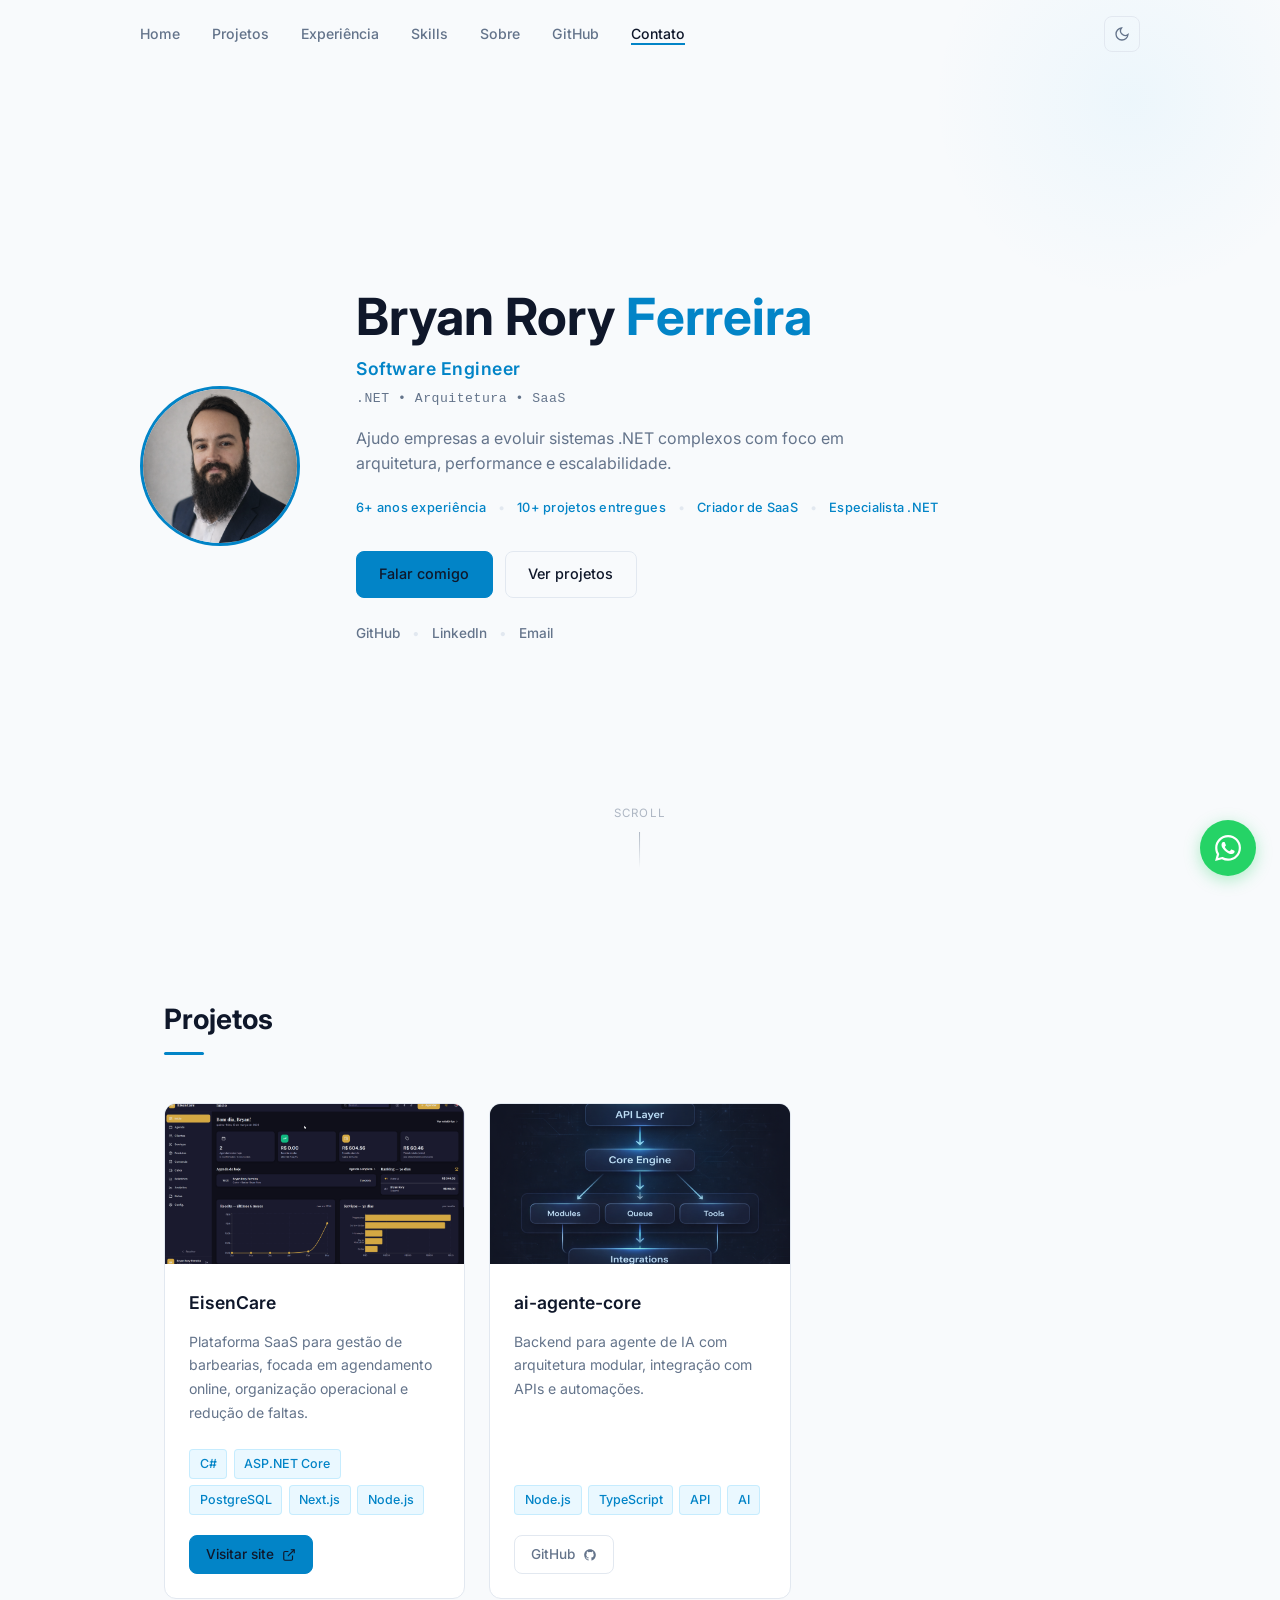
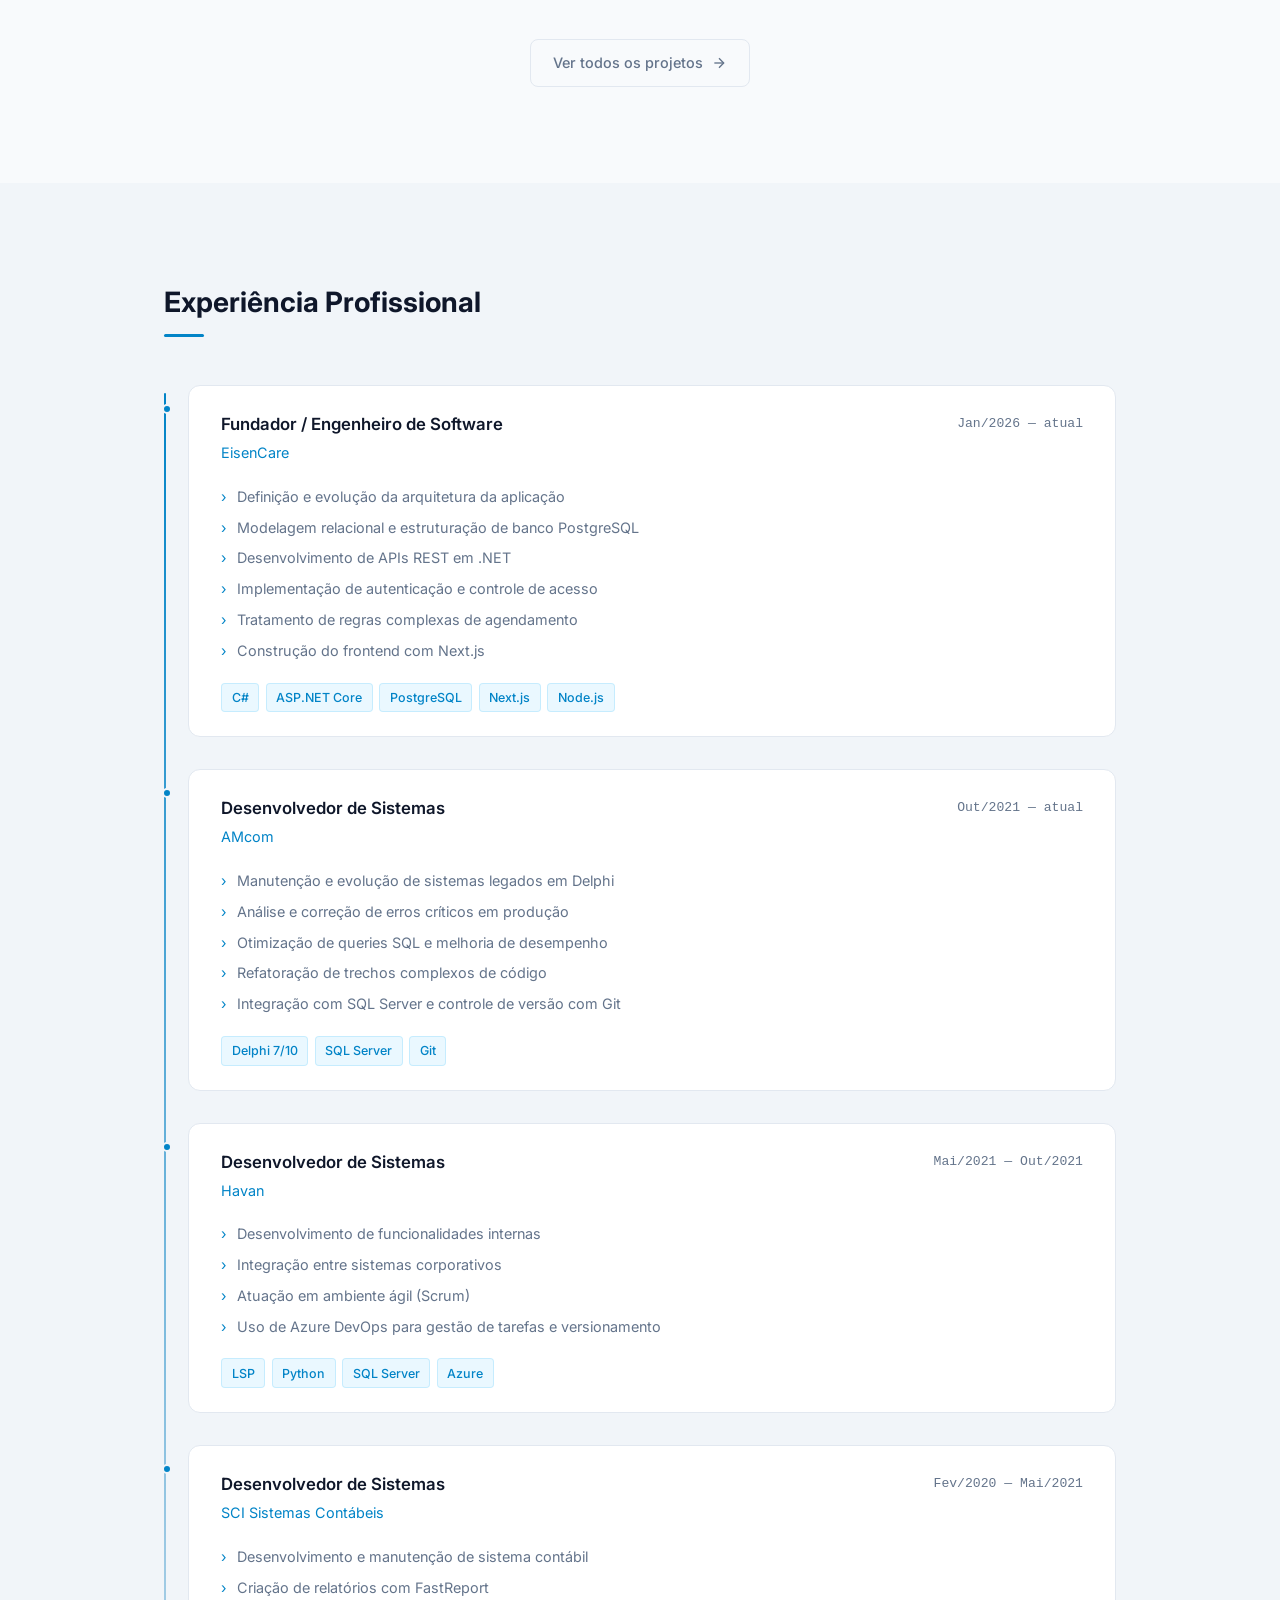
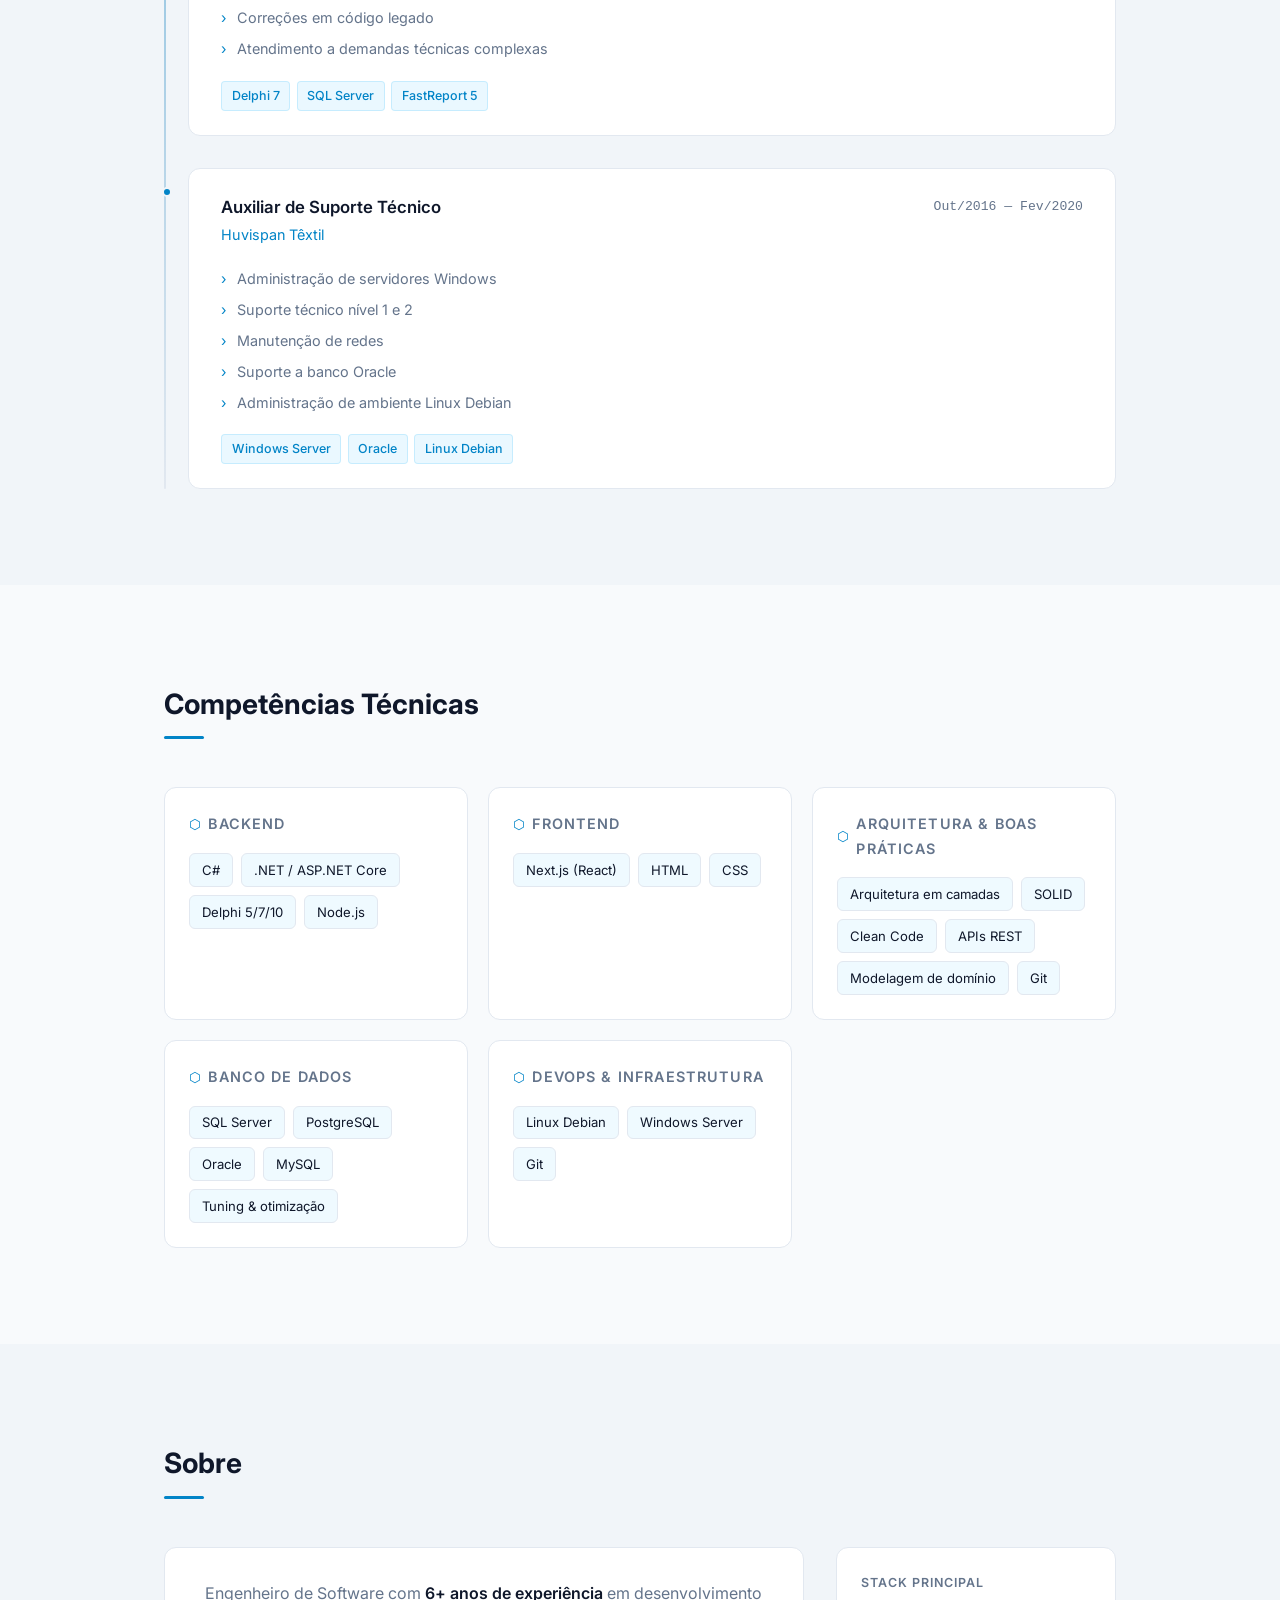
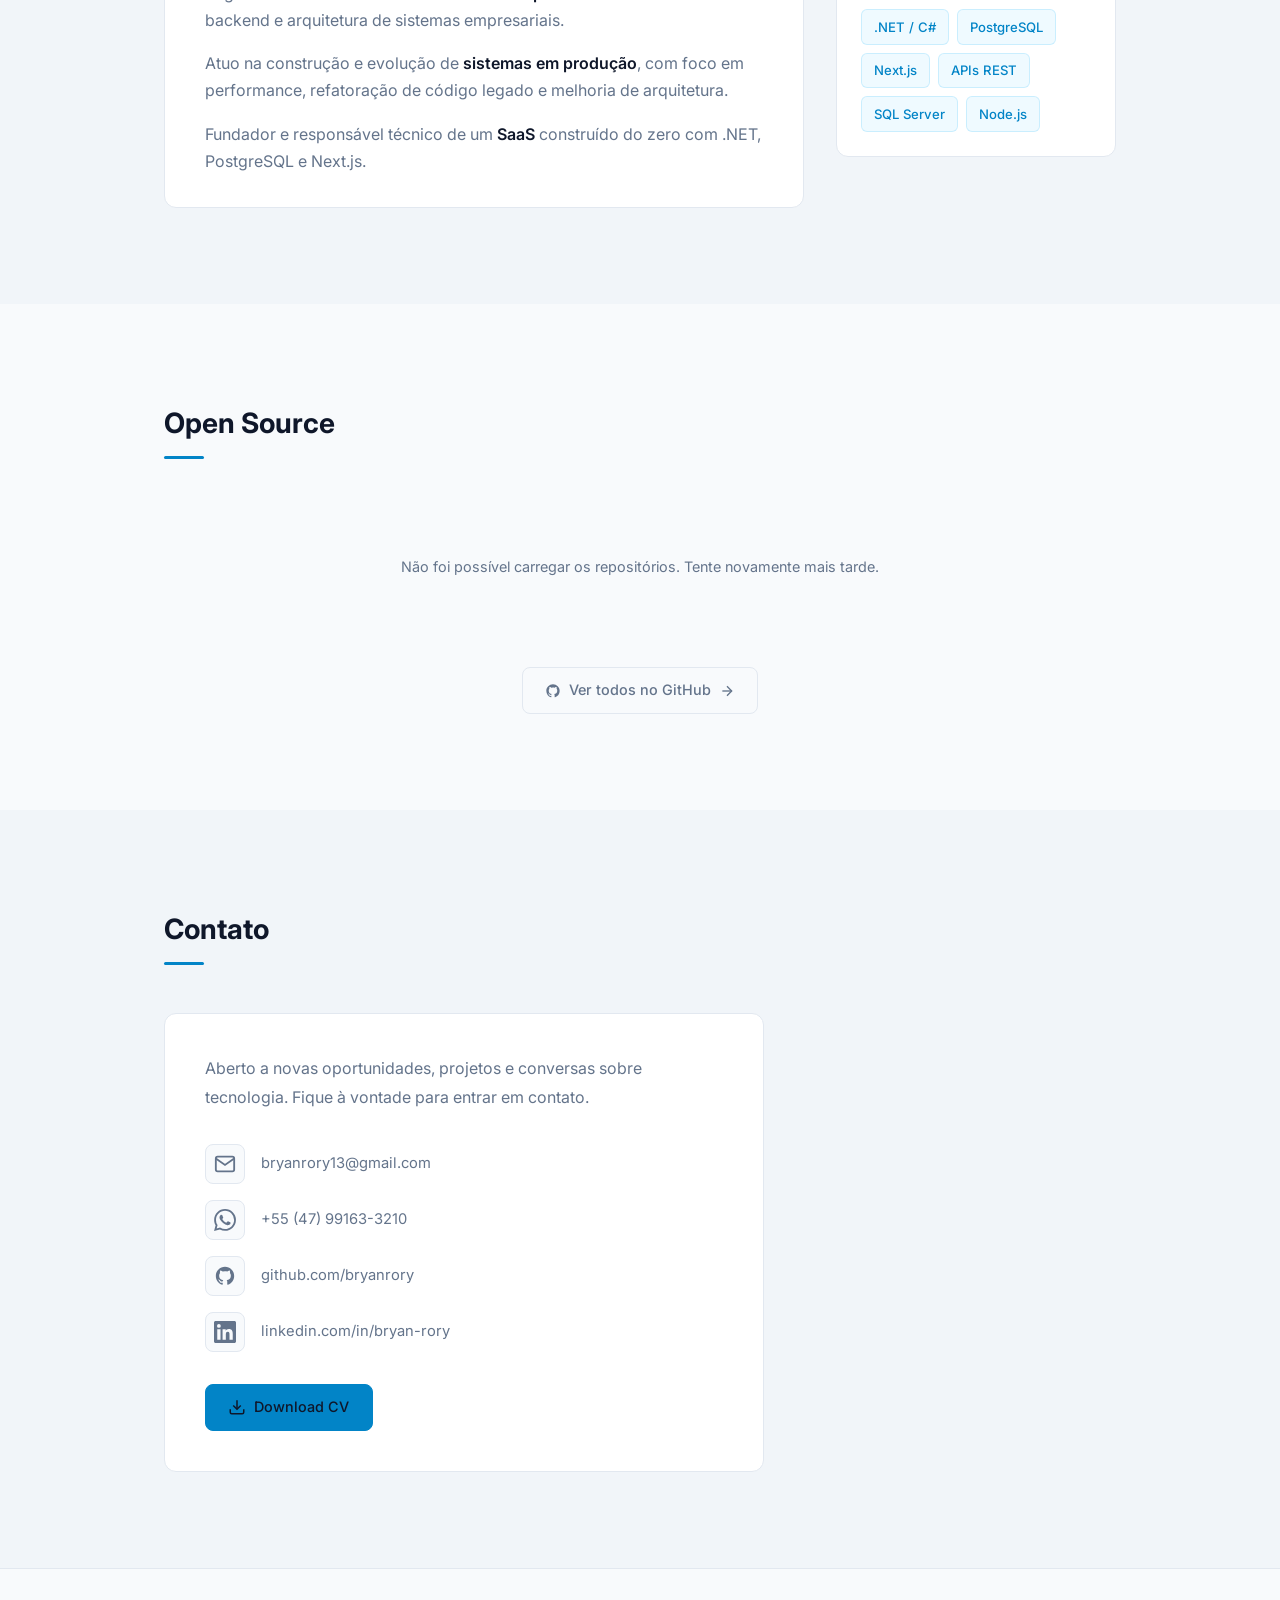
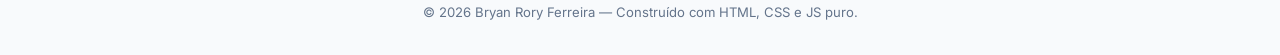
==== index.html @ 4fdbcd59 "Add Home link to navbar on all pages" ====
<!DOCTYPE html>
<html lang="pt-BR" data-theme="dark">
<head>
  <meta charset="UTF-8" />
  <meta name="viewport" content="width=device-width, initial-scale=1.0" />
  <!-- SEO: descrição baseada no currículo -->
  <meta name="description" content="Bryan Rory Ferreira — Engenheiro de Software com mais de 6 anos de experiência em  Delphi, .NET, sistemas legados e SaaS. Portfólio profissional e currículo online." />
  <meta name="author" content="Bryan Rory Ferreira" />
  <meta name="keywords" content="engenheiro de software, desenvolvedor .NET, C#, Delphi, Node.js, Next.js, ASP.NET Core, sistemas legados, SaaS, portfólio, Bryan Rory Ferreira, desenvolvedor back-end, PostgreSQL, SQL Server, AMcom, EisenCare" />
  <meta name="robots" content="index, follow" />
  <link rel="canonical" href="https://bryanrory.github.io/" />
  <!-- Open Graph -->
  <meta property="og:title" content="Bryan Rory Ferreira — Engenheiro de Software | .NET | Sistemas Legados & SaaS" />
  <meta property="og:description" content="Portfólio de Bryan Rory Ferreira. Desenvolvedor com mais de 8 anos de experiência em  Delphi, .NET e construção de produto SaaS." />
  <meta property="og:type" content="website" />
  <meta property="og:url" content="https://bryanrory.github.io/" />
  <meta property="og:image" content="https://bryanrory.github.io/assets/foto.jpg" />
  <meta property="og:locale" content="pt_BR" />
  <meta property="og:site_name" content="Bryan Rory Ferreira — Portfólio" />
  <!-- Twitter Card -->
  <meta name="twitter:card" content="summary_large_image" />
  <meta name="twitter:title" content="Bryan Rory Ferreira — Engenheiro de Software | .NET | Sistemas Legados & SaaS" />
  <meta name="twitter:description" content="Portfólio de Bryan Rory Ferreira. Desenvolvedor com mais de 6 anos de experiência em Delphi, .NET e SaaS." />
  <meta name="twitter:image" content="https://bryanrory.github.io/assets/foto.jpg" />
  <title>Bryan Rory Ferreira — Engenheiro de Software | .NET | Arquitetura</title>
  <link rel="stylesheet" href="style.css" />
  <link rel="preconnect" href="https://fonts.googleapis.com" />
  <link href="https://fonts.googleapis.com/css2?family=Inter:wght@300;400;500;600;700&display=swap" rel="stylesheet" />
</head>
<body>

  <!-- ===================== NAVBAR ===================== -->
  <nav class="navbar" id="navbar">
    <div class="nav-inner">
      <ul class="nav-links" id="nav-drawer" role="navigation" aria-label="Menu principal">
        <li><a href="index.html">Home</a></li>
        <li><a href="#projetos">Projetos</a></li>
        <li><a href="#experiencia">Experiência</a></li>
        <li><a href="#competencias">Skills</a></li>
        <li><a href="#sobre">Sobre</a></li>
        <li><a href="#github">GitHub</a></li>
        <li><a href="#contato">Contato</a></li>
      </ul>
      <div class="nav-actions">
        <button class="theme-toggle" id="theme-toggle" aria-label="Alternar tema"></button>
        <button class="hamburger" id="hamburger" aria-label="Abrir menu" aria-expanded="false" aria-controls="nav-drawer">
          <span></span><span></span><span></span>
        </button>
      </div>
    </div>
  </nav>
  <div class="nav-overlay" id="nav-overlay" aria-hidden="true"></div>

  <!-- ===================== HERO ===================== -->
  <section class="hero" id="hero">
    <div class="hero-content fade-in">
      <div class="hero-photo-wrap">
        <!-- Foto de perfil: aceita foto.png ou foto.jpg (PNG tem prioridade) -->
        <img src="assets/foto.png" alt="Foto de Bryan Rory Ferreira" class="hero-photo"
             onerror="this.src='assets/foto.jpg';this.onerror=function(){this.style.display='none'}" />
        <div class="hero-photo-placeholder" id="photo-placeholder">BF</div>
      </div>
      <div class="hero-text">
        <!-- Nome completo — maior elemento visual -->
        <h1 class="hero-name">Bryan Rory <span class="highlight">Ferreira</span></h1>
        <!-- Título profissional -->
        <p class="hero-tag">Software Engineer</p>
        <!-- Especializações -->
        <p class="hero-subtag">.NET • Arquitetura • SaaS</p>
        <!-- Frase de posicionamento -->
        <p class="hero-desc">
          Ajudo empresas a evoluir sistemas .NET complexos com foco em
          arquitetura, performance e escalabilidade.
        </p>
        <div class="hero-stats">
          <span class="hero-stat">6+ anos experiência</span>
          <span class="hero-stat">10+ projetos entregues</span>
          <span class="hero-stat">Criador de SaaS</span>
          <span class="hero-stat">Especialista .NET</span>
        </div>
        <div class="hero-btns">
          <!-- PRIMARY CTA -->
          <a href="https://wa.me/5547991633210" target="_blank" rel="noopener" class="btn btn-primary">
            Falar comigo
          </a>
          <!-- SECONDARY CTA -->
          <a href="#projetos" class="btn btn-secondary">
            Ver projetos
          </a>
        </div>
        <!-- Links sociais minimalistas -->
        <div class="hero-social-links">
          <a href="https://github.com/bryanrory" target="_blank" rel="noopener">GitHub</a>
          <span class="hero-social-sep" aria-hidden="true">•</span>
          <a href="https://linkedin.com/in/bryan-rory" target="_blank" rel="noopener">LinkedIn</a>
          <span class="hero-social-sep" aria-hidden="true">•</span>
          <a href="mailto:bryanrory13@gmail.com">Email</a>
        </div>
      </div>
    </div>
    <div class="hero-scroll-hint">
      <span>scroll</span>
      <div class="scroll-line"></div>
    </div>
  </section>

  <!-- ===================== PROJETOS ===================== -->
  <section class="section" id="projetos">
    <div class="container">
      <h2 class="section-title reveal">Projetos</h2>
      <div class="projects-grid">

        <!-- Para adicionar um novo projeto, copie o bloco abaixo e cole aqui -->
        <article class="project-card reveal">
          <a href="projetos/eisencare.html" class="project-card-link" aria-label="Ver detalhes do EisenCare"></a>
          <div class="project-img-wrap">
            <img src="assets/projetos/eisencare.png" alt="EisenCare" class="project-img" onerror="this.style.display='none'" />
            <div class="project-img-placeholder">
              <span>EC</span>
            </div>
          </div>
          <div class="project-body">
            <h3 class="project-name">EisenCare</h3>
            <p class="project-desc">
              Plataforma SaaS para gestão de barbearias, focada em agendamento online,
              organização operacional e redução de faltas.
            </p>
            <div class="stack-tags">
              <span class="tag">C#</span>
              <span class="tag">ASP.NET Core</span>
              <span class="tag">PostgreSQL</span>
              <span class="tag">Next.js</span>
              <span class="tag">Node.js</span>
            </div>
            <div class="project-links">
              <a href="https://eisencare.com" target="_blank" rel="noopener" class="btn btn-primary btn-sm">
                Visitar site
                <svg viewBox="0 0 24 24" fill="none" stroke="currentColor" stroke-width="2" width="14" height="14"><path d="M18 13v6a2 2 0 0 1-2 2H5a2 2 0 0 1-2-2V8a2 2 0 0 1 2-2h6"/><polyline points="15,3 21,3 21,9"/><line x1="10" y1="14" x2="21" y2="3"/></svg>
              </a>
            </div>
          </div>
        </article>

        <article class="project-card reveal">
          <a href="projetos/ai-agente-core.html" class="project-card-link" aria-label="Ver detalhes do ai-agente-core"></a>
          <div class="project-img-wrap">
            <img src="assets/projetos/ai-agente-core.png" alt="ai-agente-core" class="project-img" onerror="this.style.display='none'" />
            <div class="project-img-placeholder"><span>AC</span></div>
          </div>
          <div class="project-body">
            <h3 class="project-name">ai-agente-core</h3>
            <p class="project-desc">
              Backend para agente de IA com arquitetura modular, integração com APIs e automações.
            </p>
            <div class="stack-tags">
              <span class="tag">Node.js</span>
              <span class="tag">TypeScript</span>
              <span class="tag">API</span>
              <span class="tag">AI</span>
            </div>
            <div class="project-links">
              <a href="https://github.com/bryanrory/ai-agente-core" target="_blank" rel="noopener" class="btn btn-outline btn-sm">
                GitHub
                <svg viewBox="0 0 24 24" fill="currentColor" width="14" height="14"><path d="M12 2C6.477 2 2 6.477 2 12c0 4.418 2.865 8.166 6.839 9.489.5.09.682-.217.682-.483 0-.237-.009-.868-.013-1.703-2.782.604-3.369-1.34-3.369-1.34-.454-1.154-1.11-1.462-1.11-1.462-.908-.62.069-.608.069-.608 1.003.071 1.531 1.03 1.531 1.03.891 1.529 2.341 1.087 2.91.832.091-.647.349-1.086.635-1.337-2.22-.253-4.555-1.11-4.555-4.943 0-1.091.39-1.984 1.03-2.682-.103-.254-.447-1.27.098-2.646 0 0 .84-.269 2.75 1.025A9.578 9.578 0 0 1 12 6.836c.85.004 1.705.114 2.504.336 1.909-1.294 2.747-1.025 2.747-1.025.546 1.376.202 2.394.1 2.646.64.698 1.026 1.59 1.026 2.682 0 3.841-2.337 4.687-4.565 4.935.359.309.678.919.678 1.852 0 1.336-.012 2.415-.012 2.741 0 .269.18.579.688.481C19.138 20.161 22 16.416 22 12c0-5.523-4.477-10-10-10z"/></svg>
              </a>
            </div>
          </div>
        </article>

      </div>
      <div class="projects-more reveal">
        <a href="projetos.html" class="btn btn-outline">
          Ver todos os projetos
          <svg viewBox="0 0 24 24" fill="none" stroke="currentColor" stroke-width="2" width="16" height="16"><line x1="5" y1="12" x2="19" y2="12"/><polyline points="12,5 19,12 12,19"/></svg>
        </a>
      </div>
    </div>
  </section>

  <!-- ===================== EXPERIÊNCIA ===================== -->
  <section class="section section-alt" id="experiencia">
    <div class="container">
      <h2 class="section-title reveal">Experiência Profissional</h2>
      <div class="timeline">

        <!-- Para adicionar uma nova experiência, copie um bloco .timeline-item e cole aqui -->

        <!-- 1. EisenCare (Jan/2026 - atual) -->
        <div class="timeline-item reveal">
          <div class="timeline-dot"></div>
          <div class="timeline-card">
            <div class="timeline-header">
              <div>
                <h3 class="timeline-role">Fundador / Engenheiro de Software</h3>
                <p class="timeline-company">EisenCare</p>
              </div>
              <span class="timeline-period">Jan/2026 — atual</span>
            </div>
            <ul class="timeline-desc">
              <li>Definição e evolução da arquitetura da aplicação</li>
              <li>Modelagem relacional e estruturação de banco PostgreSQL</li>
              <li>Desenvolvimento de APIs REST em .NET</li>
              <li>Implementação de autenticação e controle de acesso</li>
              <li>Tratamento de regras complexas de agendamento</li>
              <li>Construção do frontend com Next.js</li>
            </ul>
            <div class="stack-tags">
              <span class="tag">C#</span>
              <span class="tag">ASP.NET Core</span>
              <span class="tag">PostgreSQL</span>
              <span class="tag">Next.js</span>
              <span class="tag">Node.js</span>
            </div>
          </div>
        </div>

        <!-- 2. AMcom (Out/2021 - atual) -->
        <div class="timeline-item reveal">
          <div class="timeline-dot"></div>
          <div class="timeline-card">
            <div class="timeline-header">
              <div>
                <h3 class="timeline-role">Desenvolvedor de Sistemas</h3>
                <p class="timeline-company">AMcom</p>
              </div>
              <span class="timeline-period">Out/2021 — atual</span>
            </div>
            <ul class="timeline-desc">
              <li>Manutenção e evolução de sistemas legados em Delphi</li>
              <li>Análise e correção de erros críticos em produção</li>
              <li>Otimização de queries SQL e melhoria de desempenho</li>
              <li>Refatoração de trechos complexos de código</li>
              <li>Integração com SQL Server e controle de versão com Git</li>
            </ul>
            <div class="stack-tags">
              <span class="tag">Delphi 7/10</span>
              <span class="tag">SQL Server</span>
              <span class="tag">Git</span>
            </div>
          </div>
        </div>

        <!-- 3. Havan (Mai/2021 - Out/2021) -->
        <div class="timeline-item reveal">
          <div class="timeline-dot"></div>
          <div class="timeline-card">
            <div class="timeline-header">
              <div>
                <h3 class="timeline-role">Desenvolvedor de Sistemas</h3>
                <p class="timeline-company">Havan</p>
              </div>
              <span class="timeline-period">Mai/2021 — Out/2021</span>
            </div>
            <ul class="timeline-desc">
              <li>Desenvolvimento de funcionalidades internas</li>
              <li>Integração entre sistemas corporativos</li>
              <li>Atuação em ambiente ágil (Scrum)</li>
              <li>Uso de Azure DevOps para gestão de tarefas e versionamento</li>
            </ul>
            <div class="stack-tags">
              <span class="tag">LSP</span>
              <span class="tag">Python</span>
              <span class="tag">SQL Server</span>
              <span class="tag">Azure</span>
            </div>
          </div>
        </div>

        <!-- 4. SCI Sistemas Contabeis (Fev/2020 - Mai/2021) -->
        <div class="timeline-item reveal">
          <div class="timeline-dot"></div>
          <div class="timeline-card">
            <div class="timeline-header">
              <div>
                <h3 class="timeline-role">Desenvolvedor de Sistemas</h3>
                <p class="timeline-company">SCI Sistemas Contábeis</p>
              </div>
              <span class="timeline-period">Fev/2020 — Mai/2021</span>
            </div>
            <ul class="timeline-desc">
              <li>Desenvolvimento e manutenção de sistema contábil</li>
              <li>Criação de relatórios com FastReport</li>
              <li>Correções em código legado</li>
              <li>Atendimento a demandas técnicas complexas</li>
            </ul>
            <div class="stack-tags">
              <span class="tag">Delphi 7</span>
              <span class="tag">SQL Server</span>
              <span class="tag">FastReport 5</span>
            </div>
          </div>
        </div>

        <!-- 5. Huvispan Textil (Out/2016 - Fev/2020) -->
        <div class="timeline-item reveal">
          <div class="timeline-dot"></div>
          <div class="timeline-card">
            <div class="timeline-header">
              <div>
                <h3 class="timeline-role">Auxiliar de Suporte Técnico</h3>
                <p class="timeline-company">Huvispan Têxtil</p>
              </div>
              <span class="timeline-period">Out/2016 — Fev/2020</span>
            </div>
            <ul class="timeline-desc">
              <li>Administração de servidores Windows</li>
              <li>Suporte técnico nível 1 e 2</li>
              <li>Manutenção de redes</li>
              <li>Suporte a banco Oracle</li>
              <li>Administração de ambiente Linux Debian</li>
            </ul>
            <div class="stack-tags">
              <span class="tag">Windows Server</span>
              <span class="tag">Oracle</span>
              <span class="tag">Linux Debian</span>
            </div>
          </div>
        </div>

      </div>
    </div>
  </section>

  <!-- ===================== COMPETENCIAS ===================== -->
  <section class="section" id="competencias">
    <div class="container">
      <h2 class="section-title reveal">Competências Técnicas</h2>
      <div class="skills-grid">

        <div class="skill-category reveal">
          <h3 class="skill-cat-title">
            <span class="skill-icon">&#x2B21;</span> Backend
          </h3>
          <div class="skill-list">
            <span class="skill-pill">C#</span>
            <span class="skill-pill">.NET / ASP.NET Core</span>
            <span class="skill-pill">Delphi 5/7/10</span>
            <span class="skill-pill">Node.js</span>
          </div>
        </div>

        <div class="skill-category reveal">
          <h3 class="skill-cat-title">
            <span class="skill-icon">&#x2B21;</span> Frontend
          </h3>
          <div class="skill-list">
            <span class="skill-pill">Next.js (React)</span>
            <span class="skill-pill">HTML</span>
            <span class="skill-pill">CSS</span>
          </div>
        </div>

        <div class="skill-category reveal">
          <h3 class="skill-cat-title">
            <span class="skill-icon">&#x2B21;</span> Arquitetura &amp; Boas Práticas
          </h3>
          <div class="skill-list">
            <span class="skill-pill">Arquitetura em camadas</span>
            <span class="skill-pill">SOLID</span>
            <span class="skill-pill">Clean Code</span>
            <span class="skill-pill">APIs REST</span>
            <span class="skill-pill">Modelagem de domínio</span>
            <span class="skill-pill">Git</span>
          </div>
        </div>

        <div class="skill-category reveal">
          <h3 class="skill-cat-title">
            <span class="skill-icon">&#x2B21;</span> Banco de Dados
          </h3>
          <div class="skill-list">
            <span class="skill-pill">SQL Server</span>
            <span class="skill-pill">PostgreSQL</span>
            <span class="skill-pill">Oracle</span>
            <span class="skill-pill">MySQL</span>
            <span class="skill-pill">Tuning &amp; otimização</span>
          </div>
        </div>

        <div class="skill-category reveal">
          <h3 class="skill-cat-title">
            <span class="skill-icon">&#x2B21;</span> DevOps &amp; Infraestrutura
          </h3>
          <div class="skill-list">
            <span class="skill-pill">Linux Debian</span>
            <span class="skill-pill">Windows Server</span>
            <span class="skill-pill">Git</span>
          </div>
        </div>

      </div>
    </div>
  </section>

  <!-- ===================== RESUMO PROFISSIONAL ===================== -->
  <section class="section section-alt" id="sobre">
    <div class="container">
      <h2 class="section-title reveal">Sobre</h2>
      <div class="about-content reveal">
        <div class="about-card">
          <p>
            Engenheiro de Software com <strong>6+ anos de experiência</strong> em
            desenvolvimento backend e arquitetura de sistemas empresariais.
          </p>
          <p>
            Atuo na construção e evolução de <strong>sistemas em produção</strong>,
            com foco em performance, refatoração de código legado e melhoria de arquitetura.
          </p>
          <p>
            Fundador e responsável técnico de um <strong>SaaS</strong> construído
            do zero com .NET, PostgreSQL e Next.js.
          </p>
        </div>
        <div class="about-stack">
          <h3 class="about-stack-title">Stack principal</h3>
          <div class="about-stack-grid">
            <span class="about-stack-item">.NET / C#</span>
            <span class="about-stack-item">PostgreSQL</span>
            <span class="about-stack-item">Next.js</span>
            <span class="about-stack-item">APIs REST</span>
            <span class="about-stack-item">SQL Server</span>
            <span class="about-stack-item">Node.js</span>
          </div>
        </div>
      </div>
    </div>
  </section>

  <!-- ===================== GITHUB ===================== -->
  <section class="section" id="github">
    <div class="container">
      <h2 class="section-title reveal">Open Source</h2>
      <div class="projects-grid" id="github-repos">
        <!-- Repositórios carregados via GitHub API -->
        <div class="github-loading">
          <span>Carregando repositórios...</span>
        </div>
      </div>
      <div class="projects-more reveal">
        <a href="https://github.com/bryanrory" target="_blank" rel="noopener" class="btn btn-outline">
          <svg viewBox="0 0 24 24" fill="currentColor" width="16" height="16"><path d="M12 2C6.477 2 2 6.477 2 12c0 4.418 2.865 8.166 6.839 9.489.5.09.682-.217.682-.483 0-.237-.009-.868-.013-1.703-2.782.604-3.369-1.34-3.369-1.34-.454-1.154-1.11-1.462-1.11-1.462-.908-.62.069-.608.069-.608 1.003.071 1.531 1.03 1.531 1.03.891 1.529 2.341 1.087 2.91.832.091-.647.349-1.086.635-1.337-2.22-.253-4.555-1.11-4.555-4.943 0-1.091.39-1.984 1.03-2.682-.103-.254-.447-1.27.098-2.646 0 0 .84-.269 2.75 1.025A9.578 9.578 0 0 1 12 6.836c.85.004 1.705.114 2.504.336 1.909-1.294 2.747-1.025 2.747-1.025.546 1.376.202 2.394.1 2.646.64.698 1.026 1.59 1.026 2.682 0 3.841-2.337 4.687-4.565 4.935.359.309.678.919.678 1.852 0 1.336-.012 2.415-.012 2.741 0 .269.18.579.688.481C19.138 20.161 22 16.416 22 12c0-5.523-4.477-10-10-10z"/></svg>
          Ver todos no GitHub
          <svg viewBox="0 0 24 24" fill="none" stroke="currentColor" stroke-width="2" width="16" height="16"><line x1="5" y1="12" x2="19" y2="12"/><polyline points="12,5 19,12 12,19"/></svg>
        </a>
      </div>
    </div>
  </section>

  <!-- ===================== CONTATO ===================== -->
  <section class="section section-alt" id="contato">
    <div class="container">
      <h2 class="section-title reveal">Contato</h2>
      <div class="contact-card reveal">
        <p class="contact-intro">
          Aberto a novas oportunidades, projetos e conversas sobre tecnologia.
          Fique à vontade para entrar em contato.
        </p>
        <div class="contact-links">
          <!-- E-mail conforme curriculo -->
          <a href="mailto:bryanrory13@gmail.com" class="contact-item">
            <div class="contact-icon">
              <svg viewBox="0 0 24 24" fill="none" stroke="currentColor" stroke-width="2" width="22" height="22"><path d="M4 4h16c1.1 0 2 .9 2 2v12c0 1.1-.9 2-2 2H4c-1.1 0-2-.9-2-2V6c0-1.1.9-2 2-2z"/><polyline points="22,6 12,13 2,6"/></svg>
            </div>
            <span>bryanrory13@gmail.com</span>
          </a>
          <!-- WhatsApp via API click-to-chat: wa.me/<numero sem + e espacos> -->
          <a href="https://wa.me/5547991633210" target="_blank" rel="noopener" class="contact-item">
            <div class="contact-icon">
              <svg viewBox="0 0 24 24" fill="currentColor" width="22" height="22"><path d="M17.472 14.382c-.297-.149-1.758-.867-2.03-.967-.273-.099-.471-.148-.67.15-.197.297-.767.966-.94 1.164-.173.199-.347.223-.644.075-.297-.15-1.255-.463-2.39-1.475-.883-.788-1.48-1.761-1.653-2.059-.173-.297-.018-.458.13-.606.134-.133.298-.347.446-.52.149-.174.198-.298.298-.497.099-.198.05-.371-.025-.52-.075-.149-.669-1.612-.916-2.207-.242-.579-.487-.5-.669-.51-.173-.008-.371-.01-.57-.01-.198 0-.52.074-.792.372-.272.297-1.04 1.016-1.04 2.479 0 1.462 1.065 2.875 1.213 3.074.149.198 2.096 3.2 5.077 4.487.709.306 1.262.489 1.694.625.712.227 1.36.195 1.871.118.571-.085 1.758-.719 2.006-1.413.248-.694.248-1.289.173-1.413-.074-.124-.272-.198-.57-.347m-5.421 7.403h-.004a9.87 9.87 0 0 1-5.031-1.378l-.361-.214-3.741.982.998-3.648-.235-.374a9.86 9.86 0 0 1-1.51-5.26c.001-5.45 4.436-9.884 9.888-9.884 2.64 0 5.122 1.03 6.988 2.898a9.825 9.825 0 0 1 2.893 6.994c-.003 5.45-4.437 9.884-9.885 9.884m8.413-18.297A11.815 11.815 0 0 0 12.05 0C5.495 0 .16 5.335.157 11.892c0 2.096.547 4.142 1.588 5.945L.057 24l6.305-1.654a11.882 11.882 0 0 0 5.683 1.448h.005c6.554 0 11.89-5.335 11.893-11.893a11.821 11.821 0 0 0-3.48-8.413z"/></svg>
            </div>
            <span>+55 (47) 99163-3210</span>
          </a>
          <!-- GitHub -->
          <a href="https://github.com/bryanrory" target="_blank" rel="noopener" class="contact-item">
            <div class="contact-icon">
              <svg viewBox="0 0 24 24" fill="currentColor" width="22" height="22"><path d="M12 2C6.477 2 2 6.477 2 12c0 4.418 2.865 8.166 6.839 9.489.5.09.682-.217.682-.483 0-.237-.009-.868-.013-1.703-2.782.604-3.369-1.34-3.369-1.34-.454-1.154-1.11-1.462-1.11-1.462-.908-.62.069-.608.069-.608 1.003.071 1.531 1.03 1.531 1.03.891 1.529 2.341 1.087 2.91.832.091-.647.349-1.086.635-1.337-2.22-.253-4.555-1.11-4.555-4.943 0-1.091.39-1.984 1.03-2.682-.103-.254-.447-1.27.098-2.646 0 0 .84-.269 2.75 1.025A9.578 9.578 0 0 1 12 6.836c.85.004 1.705.114 2.504.336 1.909-1.294 2.747-1.025 2.747-1.025.546 1.376.202 2.394.1 2.646.64.698 1.026 1.59 1.026 2.682 0 3.841-2.337 4.687-4.565 4.935.359.309.678.919.678 1.852 0 1.336-.012 2.415-.012 2.741 0 .269.18.579.688.481C19.138 20.161 22 16.416 22 12c0-5.523-4.477-10-10-10z"/></svg>
            </div>
            <span>github.com/bryanrory</span>
          </a>
          <!-- LinkedIn conforme curriculo -->
          <a href="https://linkedin.com/in/bryan-rory" target="_blank" rel="noopener" class="contact-item">
            <div class="contact-icon">
              <svg viewBox="0 0 24 24" fill="currentColor" width="22" height="22"><path d="M20.447 20.452h-3.554v-5.569c0-1.328-.027-3.037-1.852-3.037-1.853 0-2.136 1.445-2.136 2.939v5.667H9.351V9h3.414v1.561h.046c.477-.9 1.637-1.85 3.37-1.85 3.601 0 4.267 2.37 4.267 5.455v6.286zM5.337 7.433a2.062 2.062 0 0 1-2.063-2.065 2.064 2.064 0 1 1 2.063 2.065zm1.782 13.019H3.555V9h3.564v11.452zM22.225 0H1.771C.792 0 0 .774 0 1.729v20.542C0 23.227.792 24 1.771 24h20.451C23.2 24 24 23.227 24 22.271V1.729C24 .774 23.2 0 22.222 0h.003z"/></svg>
            </div>
            <span>linkedin.com/in/bryan-rory</span>
          </a>
        </div>
        <!-- Botao de download do PDF na secao de contato -->
        <div style="margin-top: 2rem;">
          <a href="assets/curriculo-bryan-rory.pdf" download target="_blank" class="btn btn-primary">
            <svg viewBox="0 0 24 24" fill="none" stroke="currentColor" stroke-width="2" width="18" height="18"><path d="M21 15v4a2 2 0 0 1-2 2H5a2 2 0 0 1-2-2v-4"/><polyline points="7,10 12,15 17,10"/><line x1="12" y1="15" x2="12" y2="3"/></svg>
            Download CV
          </a>
        </div>
      </div>
    </div>
  </section>

  <!-- ===================== BOTÃO FLUTUANTE CONTATO ===================== -->
  <a href="https://wa.me/5547991633210" target="_blank" rel="noopener" class="fab-contact" aria-label="Falar no WhatsApp">
    <svg viewBox="0 0 24 24" fill="currentColor" width="26" height="26"><path d="M17.472 14.382c-.297-.149-1.758-.867-2.03-.967-.273-.099-.471-.148-.67.15-.197.297-.767.966-.94 1.164-.173.199-.347.223-.644.075-.297-.15-1.255-.463-2.39-1.475-.883-.788-1.48-1.761-1.653-2.059-.173-.297-.018-.458.13-.606.134-.133.298-.347.446-.52.149-.174.198-.298.298-.497.099-.198.05-.371-.025-.52-.075-.149-.669-1.612-.916-2.207-.242-.579-.487-.5-.669-.51-.173-.008-.371-.01-.57-.01-.198 0-.52.074-.792.372-.272.297-1.04 1.016-1.04 2.479 0 1.462 1.065 2.875 1.213 3.074.149.198 2.096 3.2 5.077 4.487.709.306 1.262.489 1.694.625.712.227 1.36.195 1.871.118.571-.085 1.758-.719 2.006-1.413.248-.694.248-1.289.173-1.413-.074-.124-.272-.198-.57-.347m-5.421 7.403h-.004a9.87 9.87 0 0 1-5.031-1.378l-.361-.214-3.741.982.998-3.648-.235-.374a9.86 9.86 0 0 1-1.51-5.26c.001-5.45 4.436-9.884 9.888-9.884 2.64 0 5.122 1.03 6.988 2.898a9.825 9.825 0 0 1 2.893 6.994c-.003 5.45-4.437 9.884-9.885 9.884m8.413-18.297A11.815 11.815 0 0 0 12.05 0C5.495 0 .16 5.335.157 11.892c0 2.096.547 4.142 1.588 5.945L.057 24l6.305-1.654a11.882 11.882 0 0 0 5.683 1.448h.005c6.554 0 11.89-5.335 11.893-11.893a11.821 11.821 0 0 0-3.48-8.413z"/></svg>
  </a>

  <!-- ===================== FOOTER ===================== -->
  <footer class="footer">
    <div class="container">
      <p>&#169; <span id="year"></span> Bryan Rory Ferreira &#8212; Construído com HTML, CSS e JS puro.</p>
    </div>
  </footer>

  <script src="script.js"></script>
</body>
</html>
---- style.css ----
/* ============================================================
   style.css — Bryan Ferreira Portfolio
   Paleta: fundo #0f172a | cards #1e293b | texto #e2e8f0 | destaque #38bdf8
   ============================================================ */

/* ── Reset & Base ── */
*, *::before, *::after {
  box-sizing: border-box;
  margin: 0;
  padding: 0;
}

:root {
  --bg:        #0f172a;
  --bg-alt:    #111827;
  --card:      #1e293b;
  --card-hover:#243044;
  --border:    #334155;
  --text:      #e2e8f0;
  --text-muted:#94a3b8;
  --accent:    #38bdf8;
  --accent2:   #0ea5e9;
  --radius:    12px;
  --transition: 0.25s ease;
}

html {
  scroll-behavior: smooth;
}

body {
  font-family: 'Inter', system-ui, sans-serif;
  background-color: var(--bg);
  color: var(--text);
  line-height: 1.7;
  font-size: 16px;
  -webkit-font-smoothing: antialiased;
}

a {
  color: inherit;
  text-decoration: none;
}

ul {
  list-style: none;
}

img {
  max-width: 100%;
  display: block;
}

/* ── Scrollbar ── */
::-webkit-scrollbar { width: 6px; }
::-webkit-scrollbar-track { background: var(--bg); }
::-webkit-scrollbar-thumb { background: var(--border); border-radius: 3px; }

/* ── Container ── */
.container {
  max-width: 1000px;
  margin: 0 auto;
  padding: 0 1.5rem;
}

/* ── Sections ── */
.section {
  padding: 6rem 0;
}

.section-alt {
  background-color: var(--bg-alt);
}

.section-title {
  font-size: 1.75rem;
  font-weight: 700;
  margin-bottom: 3rem;
  position: relative;
  display: inline-block;
  color: var(--text);
}

.section-title::after {
  content: '';
  display: block;
  width: 40px;
  height: 3px;
  background: var(--accent);
  margin-top: 0.5rem;
  border-radius: 2px;
}

/* ── Highlight ── */
.highlight {
  color: var(--accent);
}

/* ── Buttons ── */
.btn {
  display: inline-flex;
  align-items: center;
  gap: 0.5rem;
  padding: 0.65rem 1.4rem;
  border-radius: 8px;
  font-size: 0.9rem;
  font-weight: 500;
  cursor: pointer;
  transition: all var(--transition);
  border: 1.5px solid transparent;
  white-space: nowrap;
}

.btn-primary {
  background: var(--accent);
  color: #0f172a;
  border-color: var(--accent);
}

.btn-primary:hover {
  background: var(--accent2);
  border-color: var(--accent2);
  transform: translateY(-2px);
  box-shadow: 0 6px 20px rgba(56, 189, 248, 0.25);
}

.btn-secondary {
  background: transparent;
  color: var(--text);
  border-color: var(--border);
}

.btn-secondary:hover {
  border-color: var(--accent);
  color: var(--accent);
  transform: translateY(-2px);
}

.btn-outline {
  background: transparent;
  color: var(--text-muted);
  border-color: var(--border);
}

.btn-outline:hover {
  border-color: var(--accent);
  color: var(--accent);
  transform: translateY(-2px);
}

/* WhatsApp — verde harmonizado com o tema escuro/claro */
.btn-whatsapp {
  background: transparent;
  color: #25d366;
  border-color: #25d366;
}

.btn-whatsapp:hover {
  background: #25d366;
  color: #0f172a;
  border-color: #25d366;
  transform: translateY(-2px);
  box-shadow: 0 6px 20px rgba(37, 211, 102, 0.25);
}

[data-theme="light"] .btn-whatsapp:hover {
  color: #fff;
}

.btn-sm {
  padding: 0.45rem 1rem;
  font-size: 0.85rem;
}

/* ── Tags / Pills ── */
.tag {
  display: inline-block;
  background: rgba(56, 189, 248, 0.1);
  color: var(--accent);
  border: 1px solid rgba(56, 189, 248, 0.2);
  border-radius: 4px;
  padding: 0.2rem 0.6rem;
  font-size: 0.78rem;
  font-weight: 500;
}

/* ── Reveal animation (scroll) ── */
.reveal {
  opacity: 0;
  transform: translateY(28px);
  transition: opacity 0.55s ease, transform 0.55s ease;
}

.reveal.visible {
  opacity: 1;
  transform: translateY(0);
}

.fade-in {
  animation: fadeInUp 0.8s ease forwards;
}

@keyframes fadeInUp {
  from { opacity: 0; transform: translateY(32px); }
  to   { opacity: 1; transform: translateY(0); }
}

/* ============================================================
   NAVBAR
   ============================================================ */
.navbar {
  position: fixed;
  top: 0;
  left: 0;
  right: 0;
  z-index: 100;
  padding: 1rem 1.5rem;
  transition: background var(--transition), box-shadow var(--transition);
}

.navbar.scrolled {
  background: rgba(15, 23, 42, 0.92);
  backdrop-filter: blur(12px);
  -webkit-backdrop-filter: blur(12px);
  box-shadow: 0 1px 0 var(--border);
}

.nav-inner {
  max-width: 1000px;
  margin: 0 auto;
  display: flex;
  align-items: center;
  justify-content: space-between;
}

.nav-logo {
  font-weight: 700;
  font-size: 1.1rem;
  color: var(--accent);
  letter-spacing: 0.05em;
}

.nav-links {
  display: flex;
  gap: 2rem;
}

.nav-links a {
  color: var(--text-muted);
  font-size: 0.88rem;
  font-weight: 500;
  transition: color var(--transition);
  position: relative;
}

.nav-links a::after {
  content: '';
  position: absolute;
  bottom: -3px;
  left: 0;
  width: 0;
  height: 2px;
  background: var(--accent);
  transition: width var(--transition);
}

.nav-links a:hover,
.nav-links a.active {
  color: var(--text);
}

.nav-links a:hover::after,
.nav-links a.active::after {
  width: 100%;
}

/* Hamburger (mobile) */
.hamburger {
  display: none;
  flex-direction: column;
  gap: 5px;
  background: none;
  border: none;
  cursor: pointer;
  padding: 4px;
  z-index: 201;
}

.hamburger span {
  display: block;
  width: 24px;
  height: 2px;
  background: var(--text);
  border-radius: 2px;
  transition: all var(--transition);
}

.hamburger.open span:nth-child(1) { transform: translateY(7px) rotate(45deg); }
.hamburger.open span:nth-child(2) { opacity: 0; }
.hamburger.open span:nth-child(3) { transform: translateY(-7px) rotate(-45deg); }

/* Drawer overlay */
.nav-overlay {
  position: fixed;
  inset: 0;
  background: rgba(0, 0, 0, 0.45);
  z-index: 199;
  opacity: 0;
  visibility: hidden;
  transition: opacity 0.3s ease, visibility 0.3s ease;
}

.nav-overlay.visible {
  opacity: 1;
  visibility: visible;
}

/* ============================================================
   HERO
   ============================================================ */
.hero {
  min-height: 100vh;
  display: flex;
  flex-direction: column;
  align-items: center;
  justify-content: center;
  padding: 6rem 1.5rem 4rem;
  position: relative;
  overflow: hidden;
}

/* Subtle gradient background */
.hero::before {
  content: '';
  position: absolute;
  top: -100px;
  right: -50px;
  width: 400px;
  height: 400px;
  background: radial-gradient(circle, rgba(56, 189, 248, 0.06) 0%, transparent 70%);
  pointer-events: none;
}

.hero-content {
  max-width: 1000px;
  width: 100%;
  display: flex;
  align-items: center;
  gap: 3.5rem;
}

/* Photo */
.hero-photo-wrap {
  position: relative;
  flex-shrink: 0;
  /* Dimensões explícitas garantem que o wrapper sempre reserve espaço no
     flex row, mesmo quando a <img> está display:none. Sem isso, o wrapper
     colapsa para 0x0 e o placeholder (position:absolute) flutua sobre o texto. */
  width: 160px;
  height: 160px;
}

.hero-photo {
  width: 160px;
  height: 160px;
  border-radius: 50%;
  object-fit: cover;
  border: 3px solid var(--accent);
  position: relative;
  z-index: 1;
}

/* Placeholder shown when photo is missing */
.hero-photo-placeholder {
  width: 160px;
  height: 160px;
  border-radius: 50%;
  background: var(--card);
  border: 3px solid var(--accent);
  display: flex;
  align-items: center;
  justify-content: center;
  font-size: 2rem;
  font-weight: 700;
  color: var(--accent);
  position: absolute;
  top: 0;
  left: 0;
  z-index: 0;
}

/* Hide placeholder if photo loaded */
.hero-photo:not([style*="display:none"]) ~ .hero-photo-placeholder,
.hero-photo:not([style*="display: none"]) ~ .hero-photo-placeholder {
  display: none;
}

/* Text */
.hero-name {
  font-size: clamp(2.2rem, 5vw, 3.2rem);
  font-weight: 700;
  line-height: 1.15;
  margin-bottom: 0.5rem;
}

.hero-tag {
  font-size: 1.1rem;
  color: var(--accent);
  font-weight: 600;
  margin-bottom: 0.25rem;
  letter-spacing: 0.03em;
}

.hero-subtag {
  font-size: 0.82rem;
  color: var(--text-muted);
  font-weight: 400;
  margin-bottom: 1rem;
  font-family: monospace;
  letter-spacing: 0.04em;
}

.hero-desc {
  font-size: 1rem;
  color: var(--text-muted);
  max-width: 520px;
  margin-bottom: 1.25rem;
  line-height: 1.6;
}

/* Authority stats row */
.hero-stats {
  display: flex;
  flex-wrap: wrap;
  align-items: center;
  gap: 0.5rem 0;
  margin-bottom: 2rem;
}

.hero-stat {
  font-size: 0.8rem;
  font-weight: 500;
  color: var(--accent);
  letter-spacing: 0.02em;
  white-space: nowrap;
}

.hero-stat:not(:last-child)::after {
  content: "•";
  margin: 0 0.75rem;
  color: var(--border);
  font-weight: 400;
}

.hero-btns {
  display: flex;
  flex-wrap: wrap;
  gap: 0.75rem;
}

/* Social links row below CTAs */
.hero-social-links {
  display: flex;
  align-items: center;
  gap: 0.75rem;
  margin-top: 1.5rem;
}

.hero-social-links a {
  color: var(--text-muted);
  font-size: 0.85rem;
  font-weight: 500;
  transition: color var(--transition);
  outline-offset: 3px;
}

.hero-social-links a:hover,
.hero-social-links a:focus-visible {
  color: var(--accent);
}

.hero-social-sep {
  color: var(--border);
  font-size: 0.85rem;
  user-select: none;
}

/* Scroll hint */
.hero-scroll-hint {
  position: absolute;
  bottom: 2rem;
  left: 50%;
  transform: translateX(-50%);
  display: flex;
  flex-direction: column;
  align-items: center;
  gap: 0.5rem;
  color: var(--text-muted);
  font-size: 0.72rem;
  letter-spacing: 0.1em;
  text-transform: uppercase;
  opacity: 0.5;
}

.scroll-line {
  width: 1px;
  height: 36px;
  background: linear-gradient(to bottom, var(--text-muted), transparent);
  animation: scrollPulse 1.8s ease-in-out infinite;
}

@keyframes scrollPulse {
  0%, 100% { opacity: 0.4; transform: scaleY(1); }
  50% { opacity: 1; transform: scaleY(1.15); }
}

/* ============================================================
   ABOUT
   ============================================================ */
.about-content {
  display: grid;
  grid-template-columns: 1fr 280px;
  gap: 2rem;
  align-items: start;
}

.about-card {
  background: var(--card);
  border: 1px solid var(--border);
  border-radius: var(--radius);
  padding: 2rem 2.5rem;
  display: flex;
  flex-direction: column;
  gap: 1rem;
}

.about-card p {
  color: var(--text-muted);
  line-height: 1.7;
}

.about-card strong {
  color: var(--text);
  font-weight: 600;
}

/* Stack visual */
.about-stack {
  background: var(--card);
  border: 1px solid var(--border);
  border-radius: var(--radius);
  padding: 1.5rem;
}

.about-stack-title {
  font-size: 0.78rem;
  font-weight: 600;
  color: var(--text-muted);
  text-transform: uppercase;
  letter-spacing: 0.08em;
  margin-bottom: 1rem;
}

.about-stack-grid {
  display: flex;
  flex-wrap: wrap;
  gap: 0.5rem;
}

.about-stack-item {
  font-size: 0.82rem;
  font-weight: 500;
  color: var(--accent);
  background: rgba(56, 189, 248, 0.08);
  border: 1px solid rgba(56, 189, 248, 0.2);
  border-radius: 6px;
  padding: 0.35rem 0.75rem;
}

/* ============================================================
   TIMELINE (Experiência)
   ============================================================ */
.timeline {
  position: relative;
  padding-left: 1.5rem;
}

.timeline::before {
  content: '';
  position: absolute;
  left: 0;
  top: 8px;
  bottom: 0;
  width: 2px;
  background: linear-gradient(to bottom, var(--accent), var(--border));
  border-radius: 1px;
}

.timeline-item {
  position: relative;
  margin-bottom: 2rem;
}

.timeline-item:last-child {
  margin-bottom: 0;
}

.timeline-dot {
  position: absolute;
  left: -1.625rem;
  top: 1.2rem;
  width: 10px;
  height: 10px;
  background: var(--accent);
  border-radius: 50%;
  border: 2px solid var(--bg-alt);
  z-index: 1;
}

.timeline-card {
  background: var(--card);
  border: 1px solid var(--border);
  border-radius: var(--radius);
  padding: 1.5rem 2rem;
  transition: border-color var(--transition), box-shadow var(--transition);
}

.timeline-card:hover {
  border-color: var(--accent);
  box-shadow: 0 0 0 1px rgba(56, 189, 248, 0.1);
}

.timeline-header {
  display: flex;
  align-items: flex-start;
  justify-content: space-between;
  gap: 1rem;
  margin-bottom: 1rem;
}

.timeline-role {
  font-size: 1.05rem;
  font-weight: 600;
  color: var(--text);
}

.timeline-company {
  font-size: 0.9rem;
  color: var(--accent);
  margin-top: 0.15rem;
}

.timeline-period {
  font-size: 0.82rem;
  color: var(--text-muted);
  white-space: nowrap;
  margin-top: 0.2rem;
  font-family: monospace;
}

.timeline-desc {
  list-style: none;
  margin-bottom: 1rem;
}

.timeline-desc li {
  color: var(--text-muted);
  font-size: 0.9rem;
  padding: 0.2rem 0;
  position: relative;
  padding-left: 1rem;
}

.timeline-desc li::before {
  content: '›';
  position: absolute;
  left: 0;
  color: var(--accent);
}

.stack-tags {
  display: flex;
  flex-wrap: wrap;
  gap: 0.4rem;
  margin-top: 0.75rem;
}

/* ============================================================
   PROJECTS
   ============================================================ */
.projects-grid {
  display: grid;
  grid-template-columns: repeat(auto-fill, minmax(300px, 1fr));
  gap: 1.5rem;
}

.project-card {
  background: var(--card);
  border: 1px solid var(--border);
  border-radius: var(--radius);
  overflow: hidden;
  transition: border-color var(--transition), transform var(--transition), box-shadow var(--transition);
  display: flex;
  flex-direction: column;
}

.project-card:hover {
  border-color: var(--accent);
  transform: translateY(-4px);
  box-shadow: 0 12px 32px rgba(0, 0, 0, 0.3);
}

.project-img-wrap {
  position: relative;
  height: 160px;
  overflow: hidden;
  background: var(--bg-alt);
}

.project-img {
  width: 100%;
  height: 100%;
  object-fit: cover;
  position: relative;
  z-index: 1;
}

.project-img-placeholder {
  position: absolute;
  inset: 0;
  display: flex;
  align-items: center;
  justify-content: center;
  background: linear-gradient(135deg, #1e293b 0%, #0f172a 100%);
  font-size: 2rem;
  font-weight: 700;
  color: var(--accent);
  opacity: 0.6;
  z-index: 0;
}

.project-body {
  padding: 1.5rem;
  display: flex;
  flex-direction: column;
  flex: 1;
  gap: 0.75rem;
}

.project-name {
  font-size: 1.1rem;
  font-weight: 600;
  color: var(--text);
}

.project-desc {
  font-size: 0.88rem;
  color: var(--text-muted);
  line-height: 1.7;
  flex: 1;
}

.project-links {
  display: flex;
  gap: 0.5rem;
  margin-top: 0.5rem;
}

/* ============================================================
   SKILLS
   ============================================================ */
.skills-grid {
  display: grid;
  grid-template-columns: repeat(auto-fill, minmax(260px, 1fr));
  gap: 1.25rem;
}

.skill-category {
  background: var(--card);
  border: 1px solid var(--border);
  border-radius: var(--radius);
  padding: 1.5rem;
  transition: border-color var(--transition);
}

.skill-category:hover {
  border-color: var(--accent);
}

.skill-cat-title {
  font-size: 0.9rem;
  font-weight: 600;
  color: var(--text-muted);
  margin-bottom: 1rem;
  text-transform: uppercase;
  letter-spacing: 0.08em;
  display: flex;
  align-items: center;
  gap: 0.4rem;
}

.skill-icon {
  color: var(--accent);
  font-size: 0.85rem;
}

.skill-list {
  display: flex;
  flex-wrap: wrap;
  gap: 0.5rem;
}

.skill-pill {
  display: inline-block;
  background: rgba(56, 189, 248, 0.08);
  color: var(--text);
  border: 1px solid var(--border);
  border-radius: 6px;
  padding: 0.3rem 0.75rem;
  font-size: 0.82rem;
  font-weight: 400;
  transition: all var(--transition);
}

.skill-pill:hover {
  background: rgba(56, 189, 248, 0.15);
  border-color: var(--accent);
  color: var(--accent);
}

/* ============================================================
   CONTACT
   ============================================================ */
.contact-card {
  background: var(--card);
  border: 1px solid var(--border);
  border-radius: var(--radius);
  padding: 2.5rem;
  max-width: 600px;
}

.contact-intro {
  color: var(--text-muted);
  margin-bottom: 2rem;
  line-height: 1.8;
}

.contact-links {
  display: flex;
  flex-direction: column;
  gap: 1rem;
}

.contact-item {
  display: flex;
  align-items: center;
  gap: 1rem;
  color: var(--text-muted);
  font-size: 0.92rem;
  transition: color var(--transition);
}

.contact-item:hover {
  color: var(--accent);
}

.contact-icon {
  width: 40px;
  height: 40px;
  background: var(--bg);
  border: 1px solid var(--border);
  border-radius: 8px;
  display: flex;
  align-items: center;
  justify-content: center;
  flex-shrink: 0;
  transition: border-color var(--transition);
}

.contact-item:hover .contact-icon {
  border-color: var(--accent);
}

/* ============================================================
   FOOTER
   ============================================================ */
.footer {
  padding: 2rem 1.5rem;
  text-align: center;
  border-top: 1px solid var(--border);
  color: var(--text-muted);
  font-size: 0.82rem;
}

/* ============================================================
   FLOATING CONTACT BUTTON (WhatsApp)
   ============================================================ */
.fab-contact {
  position: fixed;
  bottom: 1.5rem;
  right: 1.5rem;
  width: 56px;
  height: 56px;
  border-radius: 50%;
  background: #25d366;
  color: #fff;
  display: flex;
  align-items: center;
  justify-content: center;
  box-shadow: 0 4px 16px rgba(37, 211, 102, 0.35);
  z-index: 90;
  transition: transform 0.25s ease, box-shadow 0.25s ease;
}

.fab-contact:hover {
  transform: translateY(-3px) scale(1.08);
  box-shadow: 0 8px 24px rgba(37, 211, 102, 0.45);
}

.fab-contact:active {
  transform: scale(0.95);
}

/* ============================================================
   RESPONSIVE
   ============================================================ */
@media (max-width: 768px) {
  /* Drawer mobile */
  .nav-links {
    position: fixed;
    top: 0;
    right: -280px;
    width: 280px;
    height: 100%;
    background: var(--bg-alt);
    border-left: 1px solid var(--border);
    flex-direction: column;
    align-items: flex-start;
    justify-content: flex-start;
    gap: 0;
    padding: 5rem 2rem 2rem;
    z-index: 200;
    transition: right 0.3s cubic-bezier(0.4, 0, 0.2, 1);
    overflow-y: auto;
  }

  .nav-links.open {
    right: 0;
  }

  .nav-links li {
    width: 100%;
  }

  .nav-links a {
    display: block;
    padding: 0.85rem 0;
    font-size: 1.05rem;
    border-bottom: 1px solid var(--border);
    width: 100%;
  }

  .nav-links a::after {
    display: none;
  }

  .nav-links a:hover,
  .nav-links a.active {
    color: var(--accent);
  }

  .hamburger {
    display: flex;
  }

  /* Hero mobile */
  .hero-content {
    flex-direction: column;
    text-align: center;
    gap: 2rem;
  }

  .hero-desc {
    max-width: 100%;
  }

  .hero-stats {
    justify-content: center;
  }

  .hero-btns {
    justify-content: center;
  }

  .hero-photo-wrap {
    width: 120px;
    height: 120px;
  }

  .hero-photo,
  .hero-photo-placeholder {
    width: 120px;
    height: 120px;
  }

  /* Timeline mobile */
  .timeline-header {
    flex-direction: column;
  }

  /* About card mobile */
  .about-content {
    grid-template-columns: 1fr;
  }

  .about-card {
    padding: 1.5rem;
  }

  /* Contact card mobile */
  .contact-card {
    padding: 1.5rem;
  }

  .section {
    padding: 4rem 0;
  }
}

@media (max-width: 480px) {
  .hero-name {
    font-size: 2rem;
  }

  .btn {
    font-size: 0.82rem;
    padding: 0.55rem 1.1rem;
  }
}

/* ============================================================
   LIGHT MODE — sobrescreve as variáveis do :root
   ============================================================ */
[data-theme="light"] {
  --bg:        #f8fafc;
  --bg-alt:    #f1f5f9;
  --card:      #ffffff;
  --card-hover:#f8fafc;
  --border:    #e2e8f0;
  --text:      #0f172a;
  --text-muted:#64748b;
  --accent:    #0284c7;
  --accent2:   #0369a1;
}

/* Transição suave ao trocar de tema */
html {
  transition: background-color 0.3s ease;
}

body,
.navbar,
.about-card,
.about-stack,
.timeline-card,
.project-card,
.skill-category,
.contact-card,
.contact-icon,
.section-alt {
  transition:
    background-color 0.3s ease,
    color 0.3s ease,
    border-color 0.3s ease,
    box-shadow 0.3s ease;
}

/* Navbar scrolled no light mode */
[data-theme="light"] .navbar.scrolled {
  background: rgba(248, 250, 252, 0.92);
  box-shadow: 0 1px 0 var(--border);
}

/* Drawer mobile no light mode */
@media (max-width: 768px) {
  [data-theme="light"] .nav-links {
    background: var(--bg-alt);
  }
}

/* Scrollbar light mode */
[data-theme="light"] ::-webkit-scrollbar-track { background: var(--bg-alt); }
[data-theme="light"] ::-webkit-scrollbar-thumb { background: var(--border); }

/* ============================================================
   THEME TOGGLE BUTTON
   ============================================================ */
.nav-actions {
  display: flex;
  align-items: center;
  gap: 0.5rem;
}

.theme-toggle {
  width: 36px;
  height: 36px;
  border-radius: 8px;
  background: transparent;
  border: 1.5px solid var(--border);
  color: var(--text-muted);
  cursor: pointer;
  display: flex;
  align-items: center;
  justify-content: center;
  transition: all var(--transition);
  flex-shrink: 0;
}

.theme-toggle:hover {
  border-color: var(--accent);
  color: var(--accent);
  background: rgba(56, 189, 248, 0.08);
}

[data-theme="light"] .theme-toggle:hover {
  background: rgba(2, 132, 199, 0.08);
}

/* ============================================================
   "VER TODOS OS PROJETOS" LINK
   ============================================================ */
.projects-more {
  text-align: center;
  margin-top: 2.5rem;
}

/* ============================================================
   PÁGINA PROJETOS (projetos.html)
   ============================================================ */
.page-header {
  padding: 8rem 1.5rem 3rem;
  text-align: center;
}

.page-header-tag {
  font-size: 0.88rem;
  color: var(--accent);
  font-family: monospace;
  margin-bottom: 0.75rem;
}

.page-header h1 {
  font-size: clamp(1.8rem, 4vw, 2.8rem);
  font-weight: 700;
  margin-bottom: 1rem;
}

.page-header p {
  color: var(--text-muted);
  max-width: 500px;
  margin: 0 auto;
}

.projects-page-grid {
  display: grid;
  grid-template-columns: repeat(auto-fill, minmax(300px, 1fr));
  gap: 1.5rem;
  padding: 2rem 0 5rem;
}

/* ============================================================
   PROJECT DETAIL PAGE (vertical layout)
   ============================================================ */
.project-detail-grid {
  display: grid;
  grid-template-columns: 1.4fr 1fr;
  gap: 2.5rem;
  align-items: start;
}

.project-detail-left,
.project-detail-right {
  display: flex;
  flex-direction: column;
  gap: 1.25rem;
}

@media (max-width: 768px) {
  .project-detail-grid {
    grid-template-columns: 1fr;
    gap: 2rem;
  }
}

.project-detail-subtitle {
  font-size: 1rem;
  font-weight: 600;
  color: var(--text);
}

.project-detail-desc {
  color: var(--text-muted);
  line-height: 1.7;
  font-size: 0.95rem;
}

.project-detail-features {
  list-style: none;
  display: flex;
  flex-direction: column;
  gap: 0.4rem;
}

.project-detail-features li {
  color: var(--text-muted);
  font-size: 0.9rem;
  padding-left: 1rem;
  position: relative;
}

.project-detail-features li::before {
  content: '›';
  position: absolute;
  left: 0;
  color: var(--accent);
}

.project-detail-actions {
  display: flex;
  flex-wrap: wrap;
  gap: 0.75rem;
  margin-top: 1rem;
}

/* Wider container for carousel */
.container-wide {
  max-width: 1200px;
  margin: 0 auto;
  padding: 0 1.5rem;
}

/* Clickable project card overlay */
.project-card-link {
  position: absolute;
  inset: 0;
  z-index: 2;
}

.project-card-link:focus-visible {
  outline: 2px solid var(--accent);
  outline-offset: -2px;
  border-radius: var(--radius);
}

.project-card {
  position: relative;
}

.project-card .project-links {
  position: relative;
  z-index: 3;
}

/* ============================================================
   PROJECT CAROUSEL (image slider in detail page)
   ============================================================ */
.project-carousel {
  position: relative;
  user-select: none;
}

.carousel-slides {
  position: relative;
  overflow: hidden;
  border-radius: var(--radius);
  background: var(--bg-alt);
  border: 1px solid var(--border);
  box-shadow: 0 8px 32px rgba(0, 0, 0, 0.2);
}

.carousel-slide {
  display: none;
}

.carousel-slide.active {
  display: block;
}

.carousel-slide img {
  width: 100%;
  display: block;
  cursor: pointer;
  transition: transform 0.3s ease;
}

.carousel-slide img:hover {
  transform: scale(1.015);
}

.carousel-btn {
  position: absolute;
  top: calc(50% - 22px);
  width: 44px;
  height: 44px;
  border-radius: 50%;
  background: rgba(15, 23, 42, 0.75);
  border: 1px solid var(--border);
  color: var(--text);
  cursor: pointer;
  display: flex;
  align-items: center;
  justify-content: center;
  transition: all var(--transition);
  z-index: 2;
}

.carousel-btn:hover {
  background: var(--accent);
  color: #0f172a;
  border-color: var(--accent);
  transform: scale(1.1);
}

.carousel-prev {
  left: 0.75rem;
}

.carousel-next {
  right: 0.75rem;
}

.carousel-footer {
  margin-top: 1rem;
}

.carousel-dots {
  display: flex;
  justify-content: center;
  gap: 0.5rem;
}

.carousel-dot {
  width: 8px;
  height: 8px;
  border-radius: 50%;
  background: var(--border);
  border: none;
  cursor: pointer;
  padding: 0;
  transition: all var(--transition);
}

.carousel-dot.active {
  background: var(--accent);
  transform: scale(1.3);
}

.carousel-caption {
  font-size: 0.85rem;
  color: var(--text-muted);
  text-align: center;
  margin-top: 0.5rem;
}

[data-theme="light"] .carousel-btn {
  background: rgba(255, 255, 255, 0.85);
}

/* ============================================================
   LIGHTBOX (fullscreen image viewer)
   ============================================================ */
.lightbox {
  position: fixed;
  inset: 0;
  z-index: 1000;
  background: rgba(0, 0, 0, 0.92);
  display: flex;
  flex-direction: column;
  align-items: center;
  justify-content: center;
  padding: 2rem;
  opacity: 0;
  visibility: hidden;
  transition: opacity 0.3s ease, visibility 0.3s ease;
}

.lightbox.open {
  opacity: 1;
  visibility: visible;
}

.lightbox-img {
  max-width: 92vw;
  max-height: 82vh;
  object-fit: contain;
  border-radius: var(--radius);
  box-shadow: 0 16px 64px rgba(0, 0, 0, 0.5);
  transform: scale(0.92);
  transition: transform 0.3s ease;
}

.lightbox.open .lightbox-img {
  transform: scale(1);
}

.lightbox-caption {
  color: #e2e8f0;
  font-size: 0.9rem;
  margin-top: 1rem;
  text-align: center;
}

.lightbox-close {
  position: absolute;
  top: 1.25rem;
  right: 1.25rem;
  width: 44px;
  height: 44px;
  border-radius: 50%;
  background: rgba(255, 255, 255, 0.1);
  border: 1px solid rgba(255, 255, 255, 0.2);
  color: #e2e8f0;
  cursor: pointer;
  display: flex;
  align-items: center;
  justify-content: center;
  transition: all var(--transition);
  z-index: 1001;
}

.lightbox-close:hover {
  background: rgba(255, 255, 255, 0.2);
  transform: scale(1.1);
}

/* ============================================================
   GITHUB SECTION
   ============================================================ */
.github-repo-header {
  display: flex;
  align-items: center;
  gap: 0.5rem;
  margin-bottom: 0;
}

.github-repo-icon {
  color: var(--text-muted);
  flex-shrink: 0;
}

.github-repo-meta {
  display: flex;
  flex-wrap: wrap;
  align-items: center;
  gap: 0.75rem;
  font-size: 0.8rem;
  color: var(--text-muted);
}

.github-lang {
  display: flex;
  align-items: center;
  gap: 0.35rem;
}

.github-lang-dot {
  width: 10px;
  height: 10px;
  border-radius: 50%;
  display: inline-block;
  flex-shrink: 0;
}

.github-stars {
  display: flex;
  align-items: center;
  gap: 0.3rem;
}

.github-updated {
  display: flex;
  align-items: center;
  gap: 0.3rem;
  flex-wrap: wrap;
}

.github-commit-msg {
  font-style: italic;
  opacity: 0.7;
  font-size: 0.76rem;
  max-width: 180px;
  overflow: hidden;
  text-overflow: ellipsis;
  white-space: nowrap;
}

.github-loading {
  grid-column: 1 / -1;
  text-align: center;
  color: var(--text-muted);
  font-size: 0.9rem;
  padding: 3rem 0;
  opacity: 0.7;
}

.github-error {
  grid-column: 1 / -1;
  text-align: center;
  color: var(--text-muted);
  font-size: 0.9rem;
  padding: 3rem 0;
}
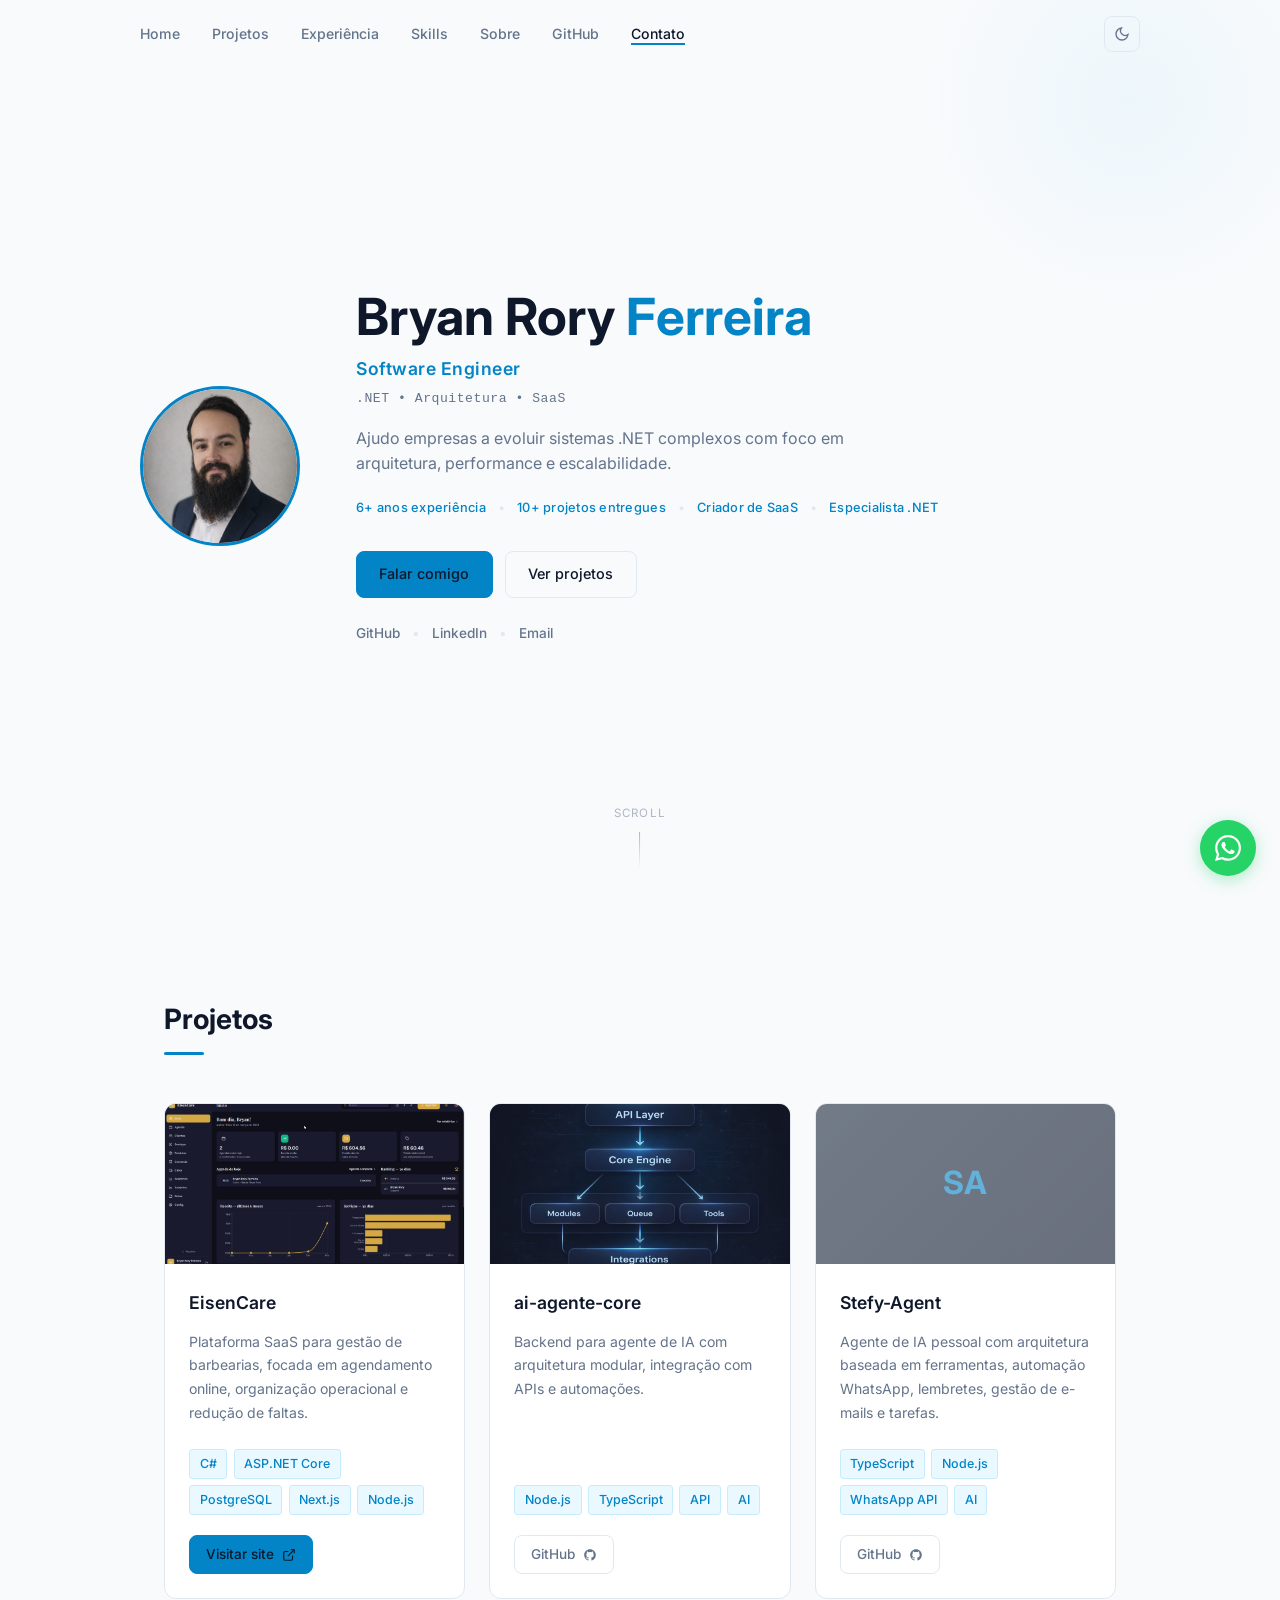
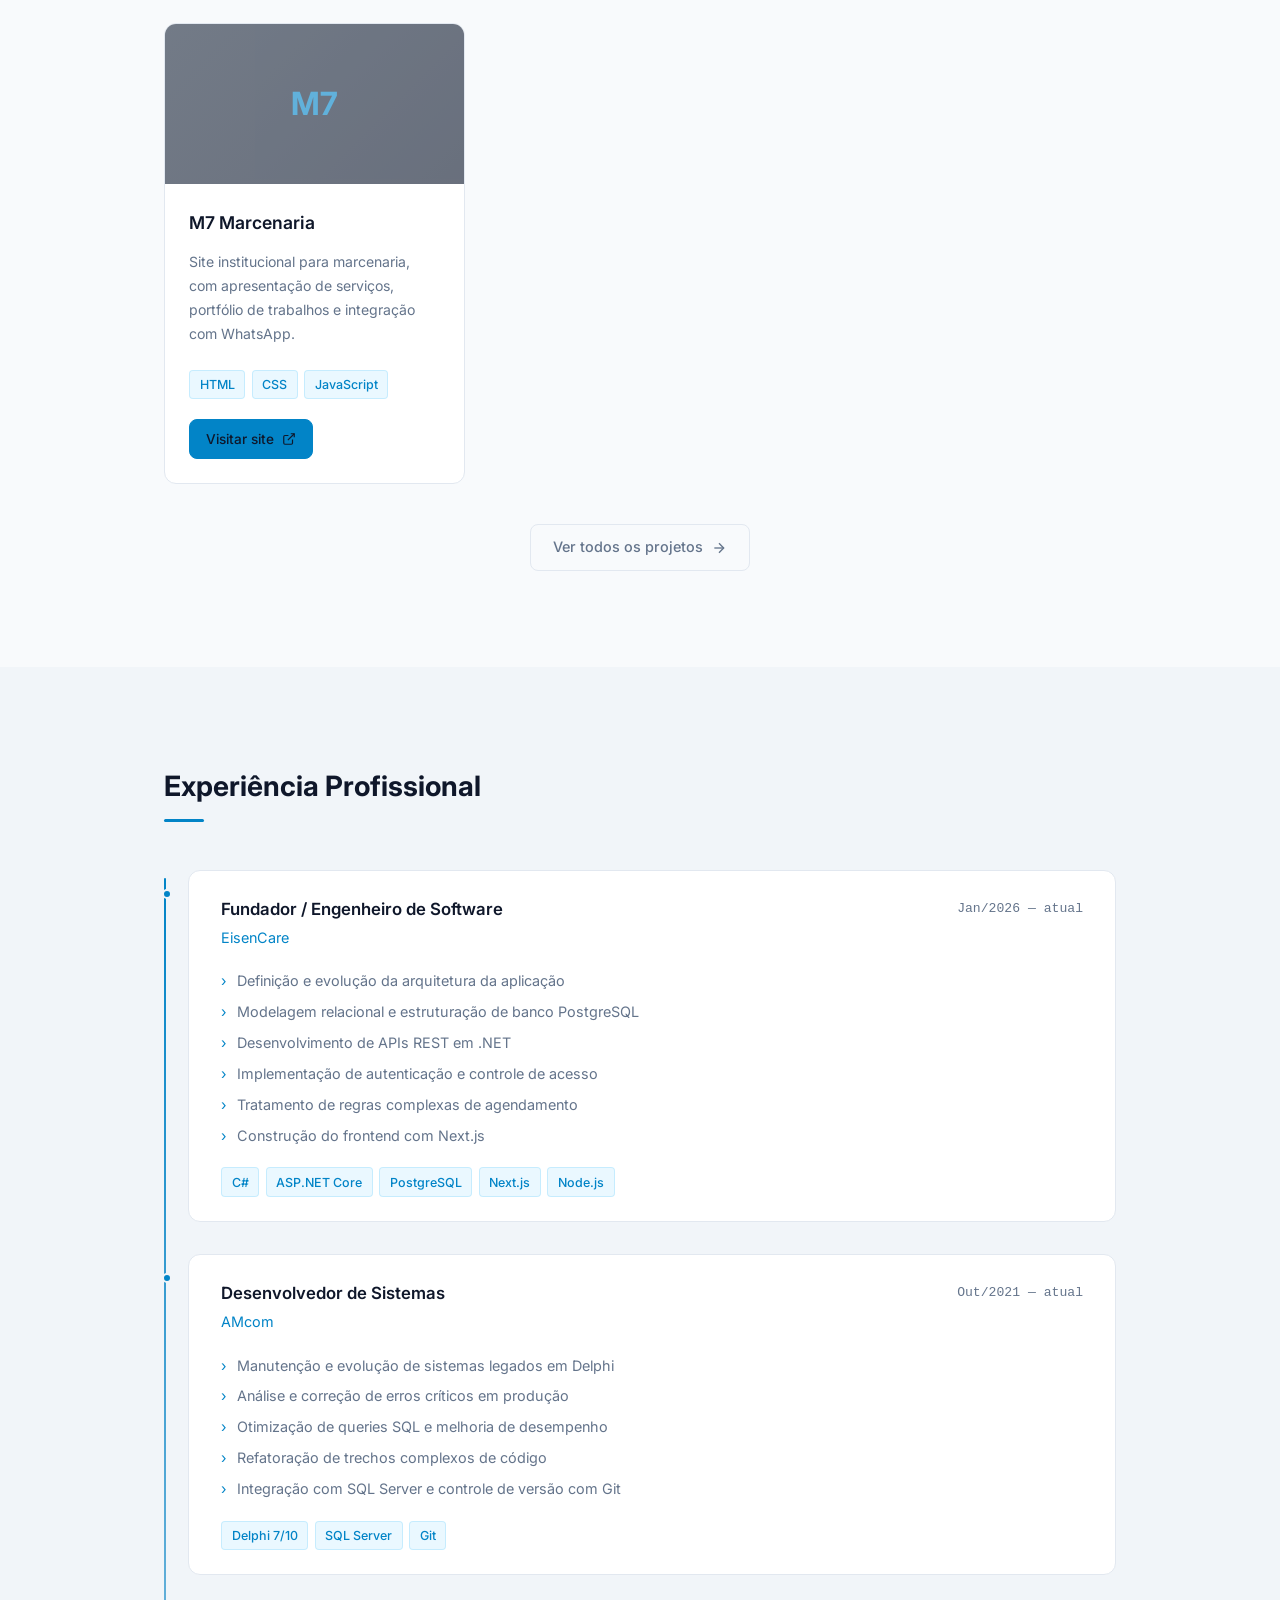
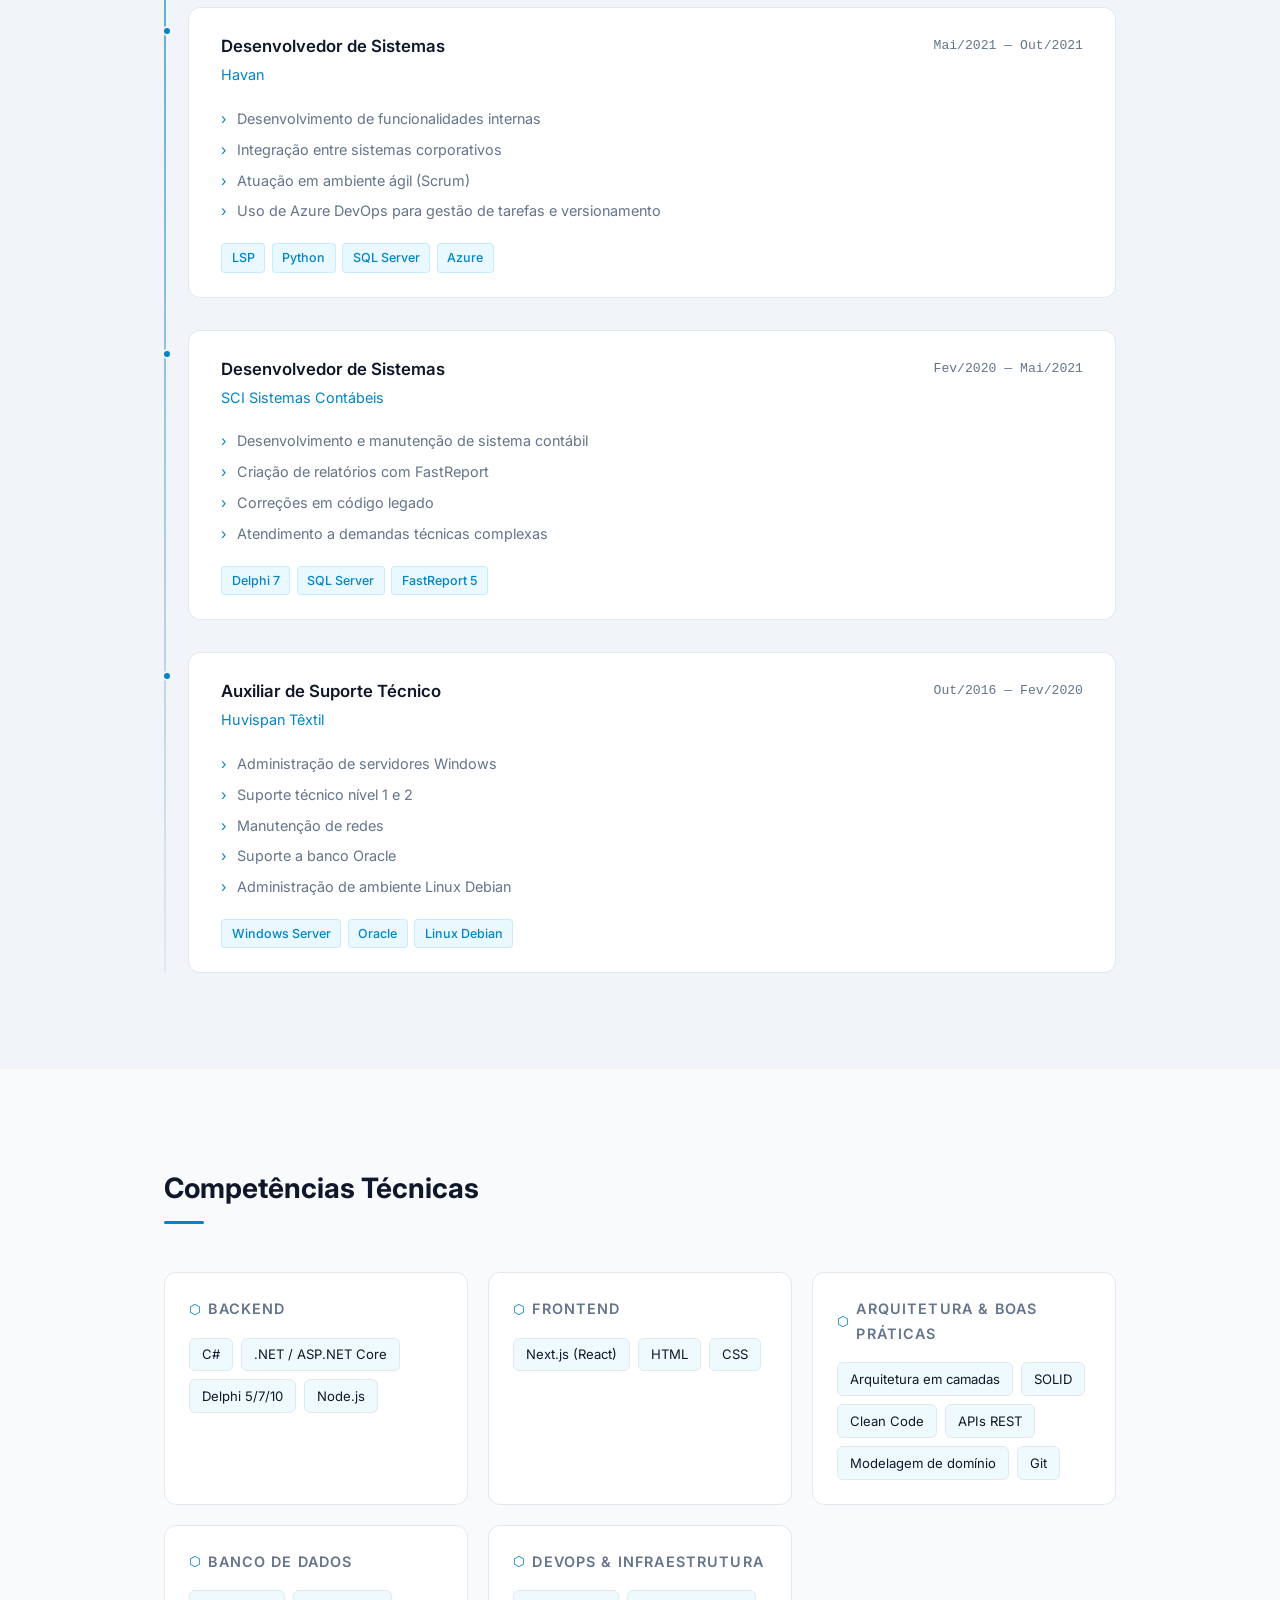
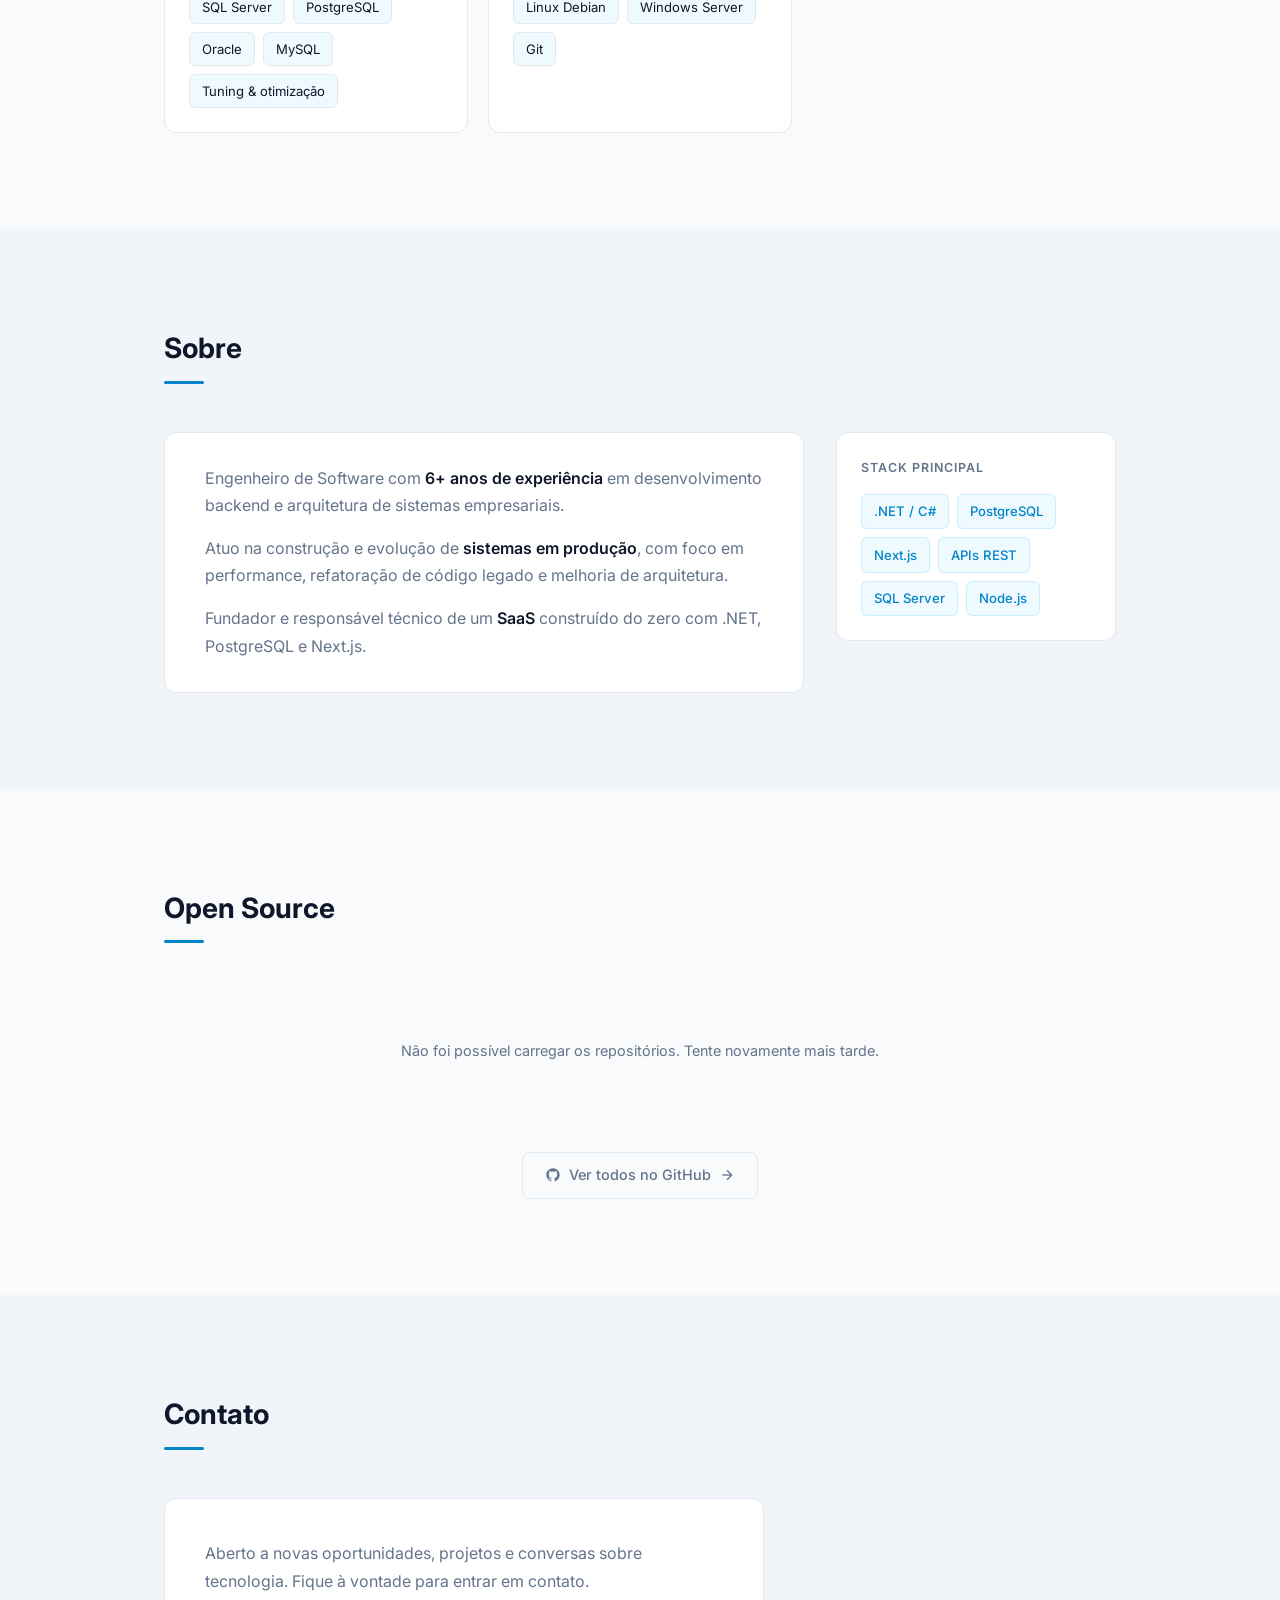
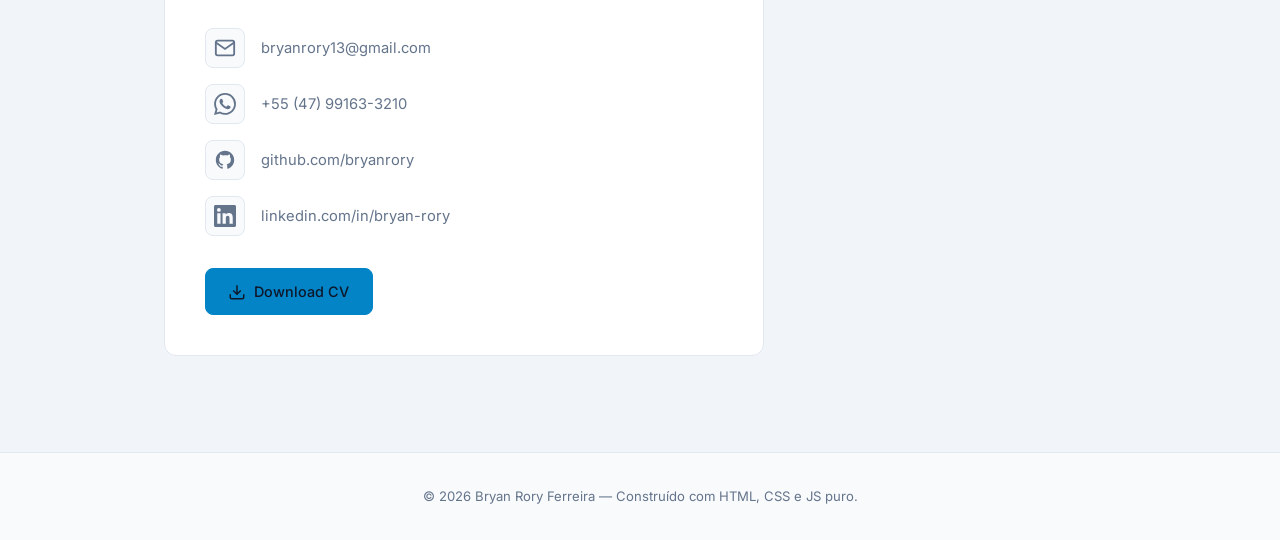
==== commit 4ff81626: "Add Stefy-Agent and M7 Marcenaria projects to portfolio" ====
--- a/index.html
+++ b/index.html
@@ -167,6 +167,59 @@
           </div>
         </article>
 
+        <article class="project-card reveal">
+          <a href="projetos/stefy-agent.html" class="project-card-link" aria-label="Ver detalhes do Stefy-Agent"></a>
+          <div class="project-img-wrap">
+            <img src="assets/projetos/stefy-agent.png" alt="Stefy-Agent" class="project-img" onerror="this.style.display='none'" />
+            <div class="project-img-placeholder"><span>SA</span></div>
+          </div>
+          <div class="project-body">
+            <h3 class="project-name">Stefy-Agent</h3>
+            <p class="project-desc">
+              Agente de IA pessoal com arquitetura baseada em ferramentas, automação WhatsApp,
+              lembretes, gestão de e-mails e tarefas.
+            </p>
+            <div class="stack-tags">
+              <span class="tag">TypeScript</span>
+              <span class="tag">Node.js</span>
+              <span class="tag">WhatsApp API</span>
+              <span class="tag">AI</span>
+            </div>
+            <div class="project-links">
+              <a href="https://github.com/bryanrory/Stefy-Agent" target="_blank" rel="noopener" class="btn btn-outline btn-sm">
+                GitHub
+                <svg viewBox="0 0 24 24" fill="currentColor" width="14" height="14"><path d="M12 2C6.477 2 2 6.477 2 12c0 4.418 2.865 8.166 6.839 9.489.5.09.682-.217.682-.483 0-.237-.009-.868-.013-1.703-2.782.604-3.369-1.34-3.369-1.34-.454-1.154-1.11-1.462-1.11-1.462-.908-.62.069-.608.069-.608 1.003.071 1.531 1.03 1.531 1.03.891 1.529 2.341 1.087 2.91.832.091-.647.349-1.086.635-1.337-2.22-.253-4.555-1.11-4.555-4.943 0-1.091.39-1.984 1.03-2.682-.103-.254-.447-1.27.098-2.646 0 0 .84-.269 2.75 1.025A9.578 9.578 0 0 1 12 6.836c.85.004 1.705.114 2.504.336 1.909-1.294 2.747-1.025 2.747-1.025.546 1.376.202 2.394.1 2.646.64.698 1.026 1.59 1.026 2.682 0 3.841-2.337 4.687-4.565 4.935.359.309.678.919.678 1.852 0 1.336-.012 2.415-.012 2.741 0 .269.18.579.688.481C19.138 20.161 22 16.416 22 12c0-5.523-4.477-10-10-10z"/></svg>
+              </a>
+            </div>
+          </div>
+        </article>
+
+        <article class="project-card reveal">
+          <a href="projetos/m7marcenaria.html" class="project-card-link" aria-label="Ver detalhes do M7 Marcenaria"></a>
+          <div class="project-img-wrap">
+            <img src="assets/projetos/m7marcenaria.png" alt="M7 Marcenaria — Site institucional" class="project-img" onerror="this.style.display='none'" />
+            <div class="project-img-placeholder"><span>M7</span></div>
+          </div>
+          <div class="project-body">
+            <h3 class="project-name">M7 Marcenaria</h3>
+            <p class="project-desc">
+              Site institucional para marcenaria, com apresentação de serviços,
+              portfólio de trabalhos e integração com WhatsApp.
+            </p>
+            <div class="stack-tags">
+              <span class="tag">HTML</span>
+              <span class="tag">CSS</span>
+              <span class="tag">JavaScript</span>
+            </div>
+            <div class="project-links">
+              <a href="https://m7marcenaria.com" target="_blank" rel="noopener" class="btn btn-primary btn-sm">
+                Visitar site
+                <svg viewBox="0 0 24 24" fill="none" stroke="currentColor" stroke-width="2" width="14" height="14"><path d="M18 13v6a2 2 0 0 1-2 2H5a2 2 0 0 1-2-2V8a2 2 0 0 1 2-2h6"/><polyline points="15,3 21,3 21,9"/><line x1="10" y1="14" x2="21" y2="3"/></svg>
+              </a>
+            </div>
+          </div>
+        </article>
+
       </div>
       <div class="projects-more reveal">
         <a href="projetos.html" class="btn btn-outline">
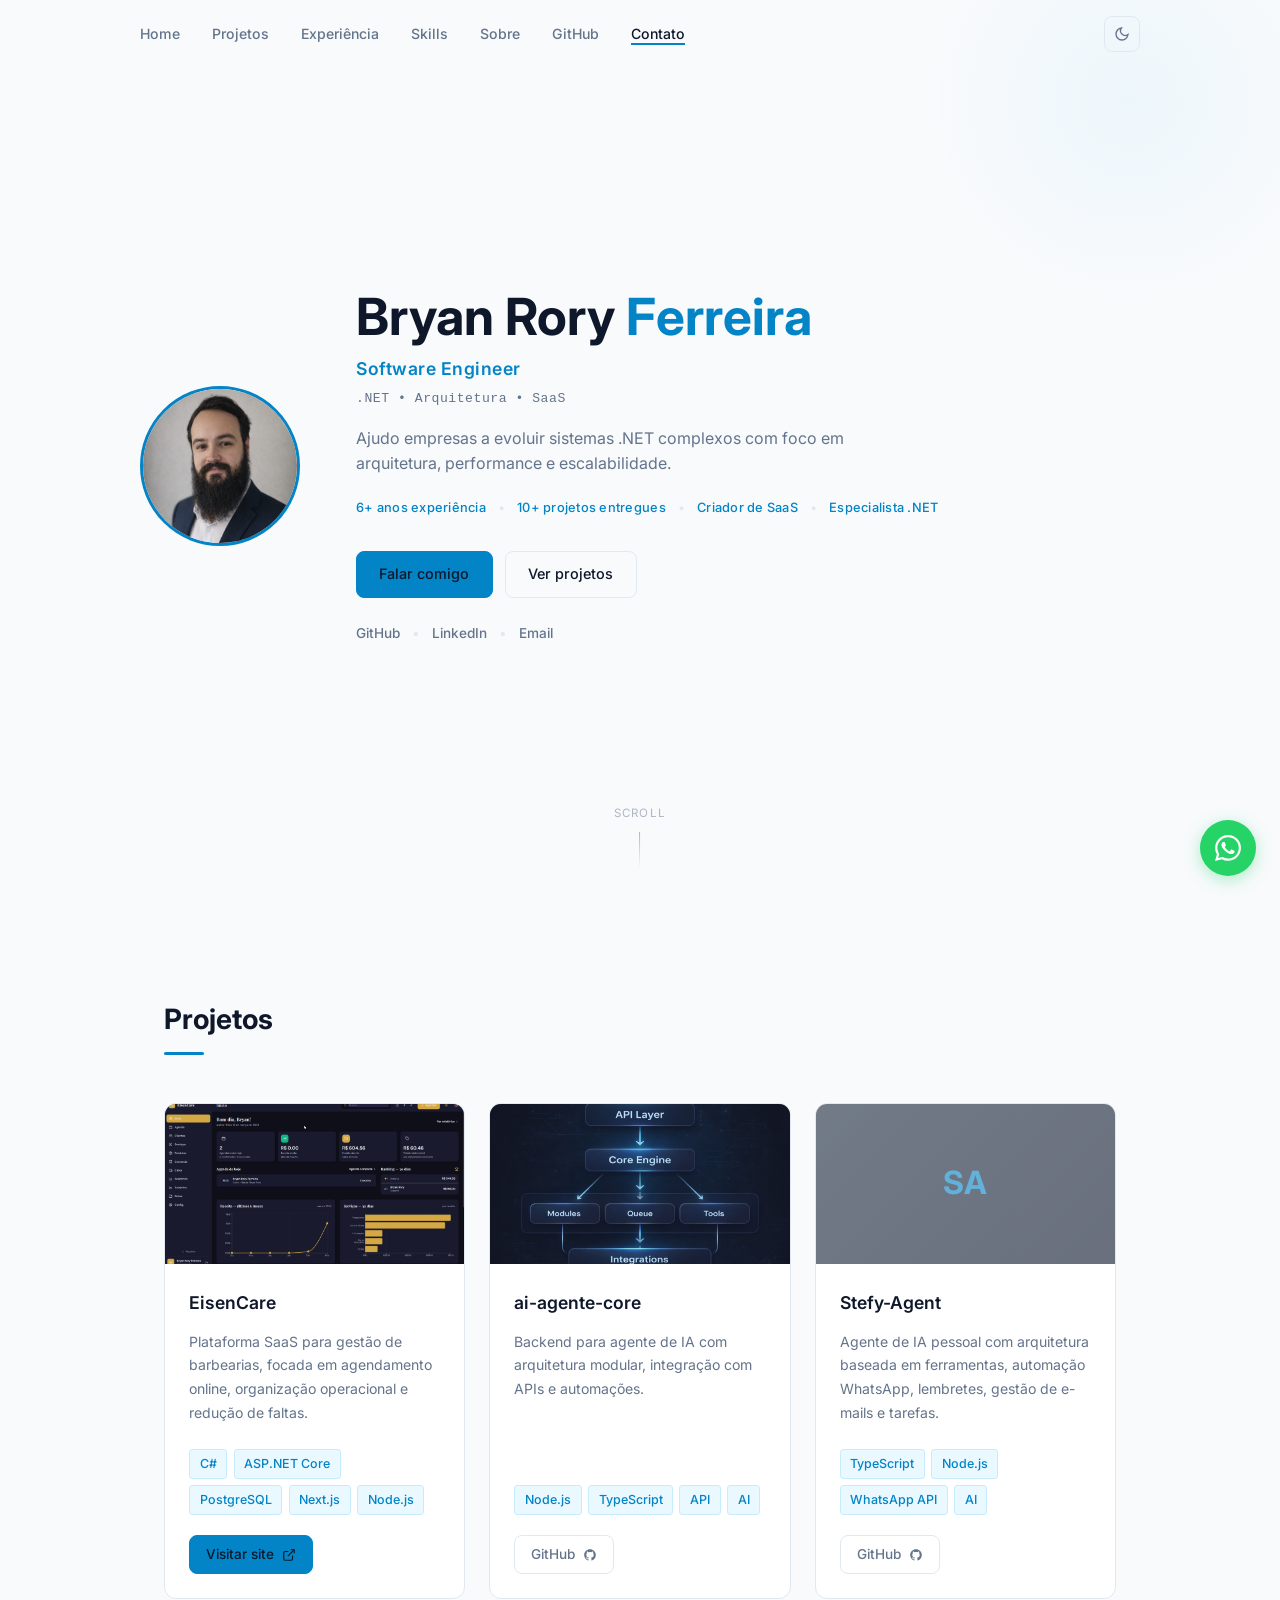
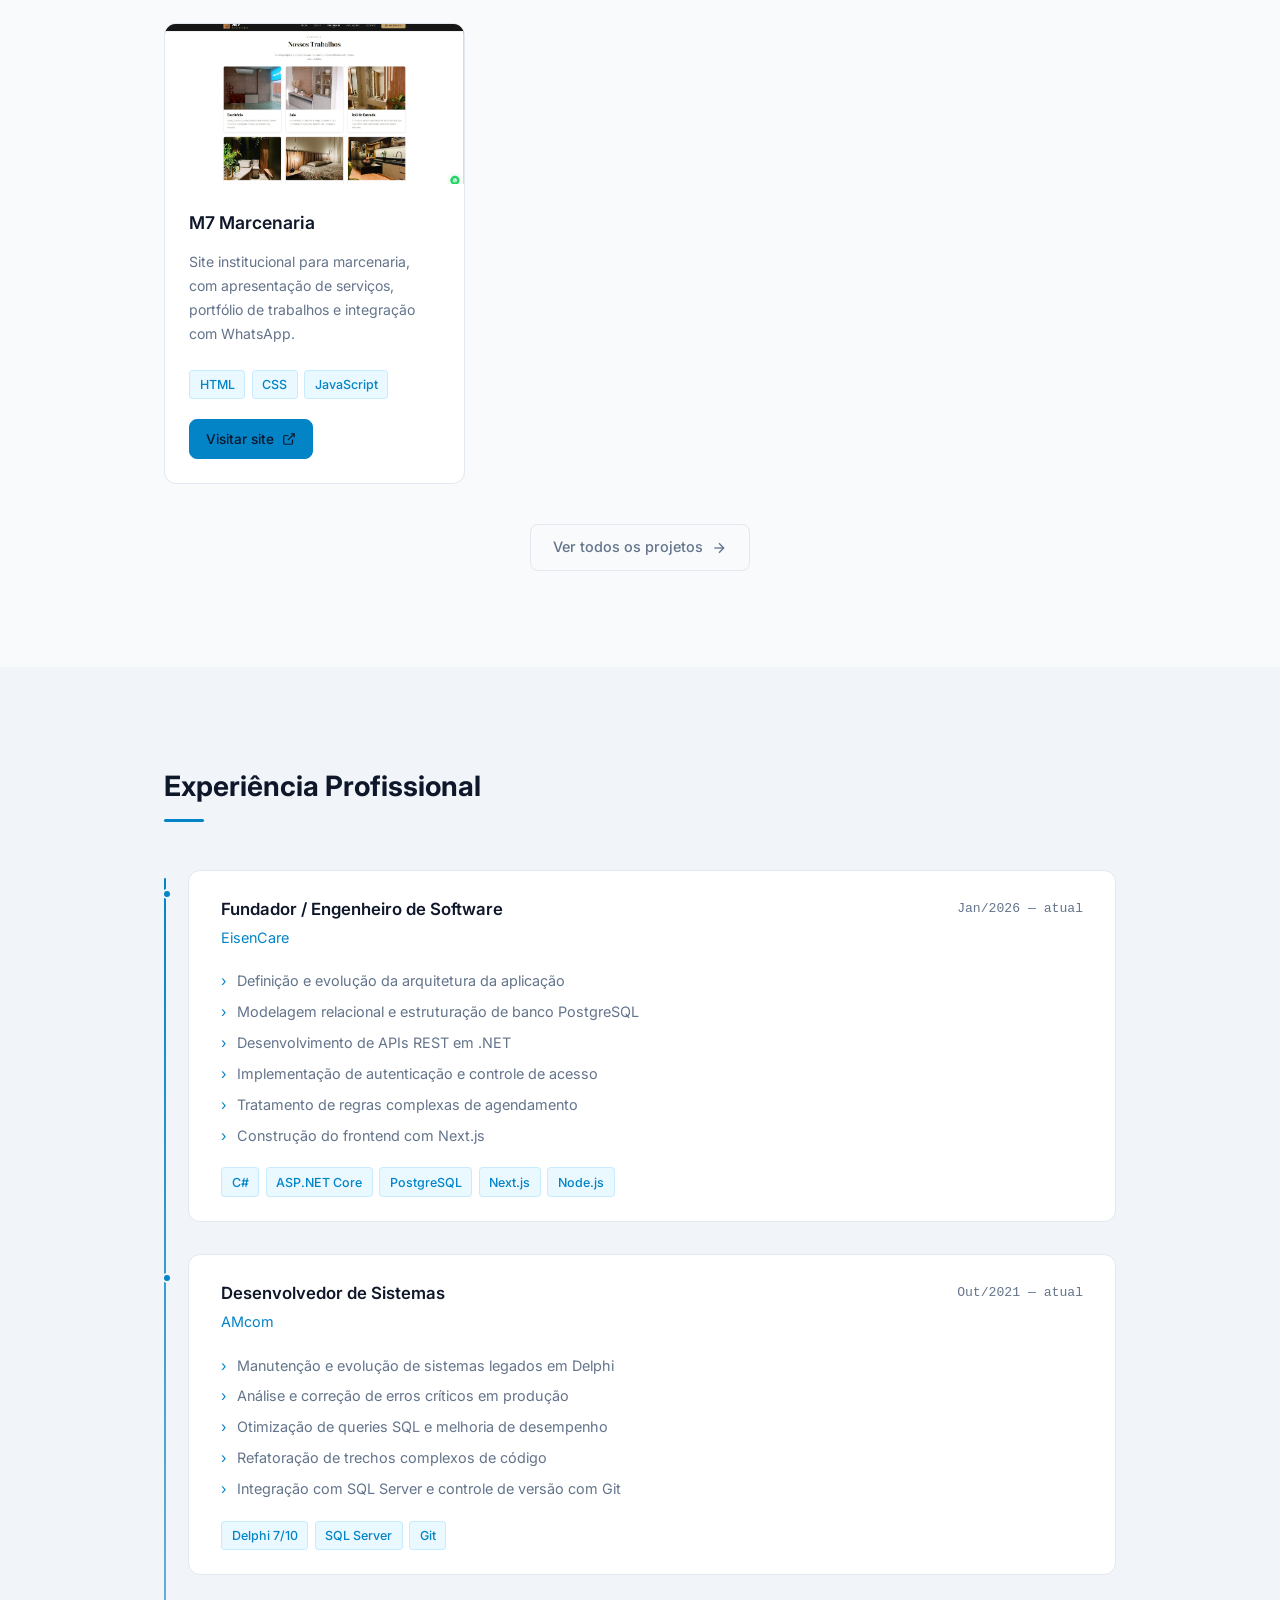
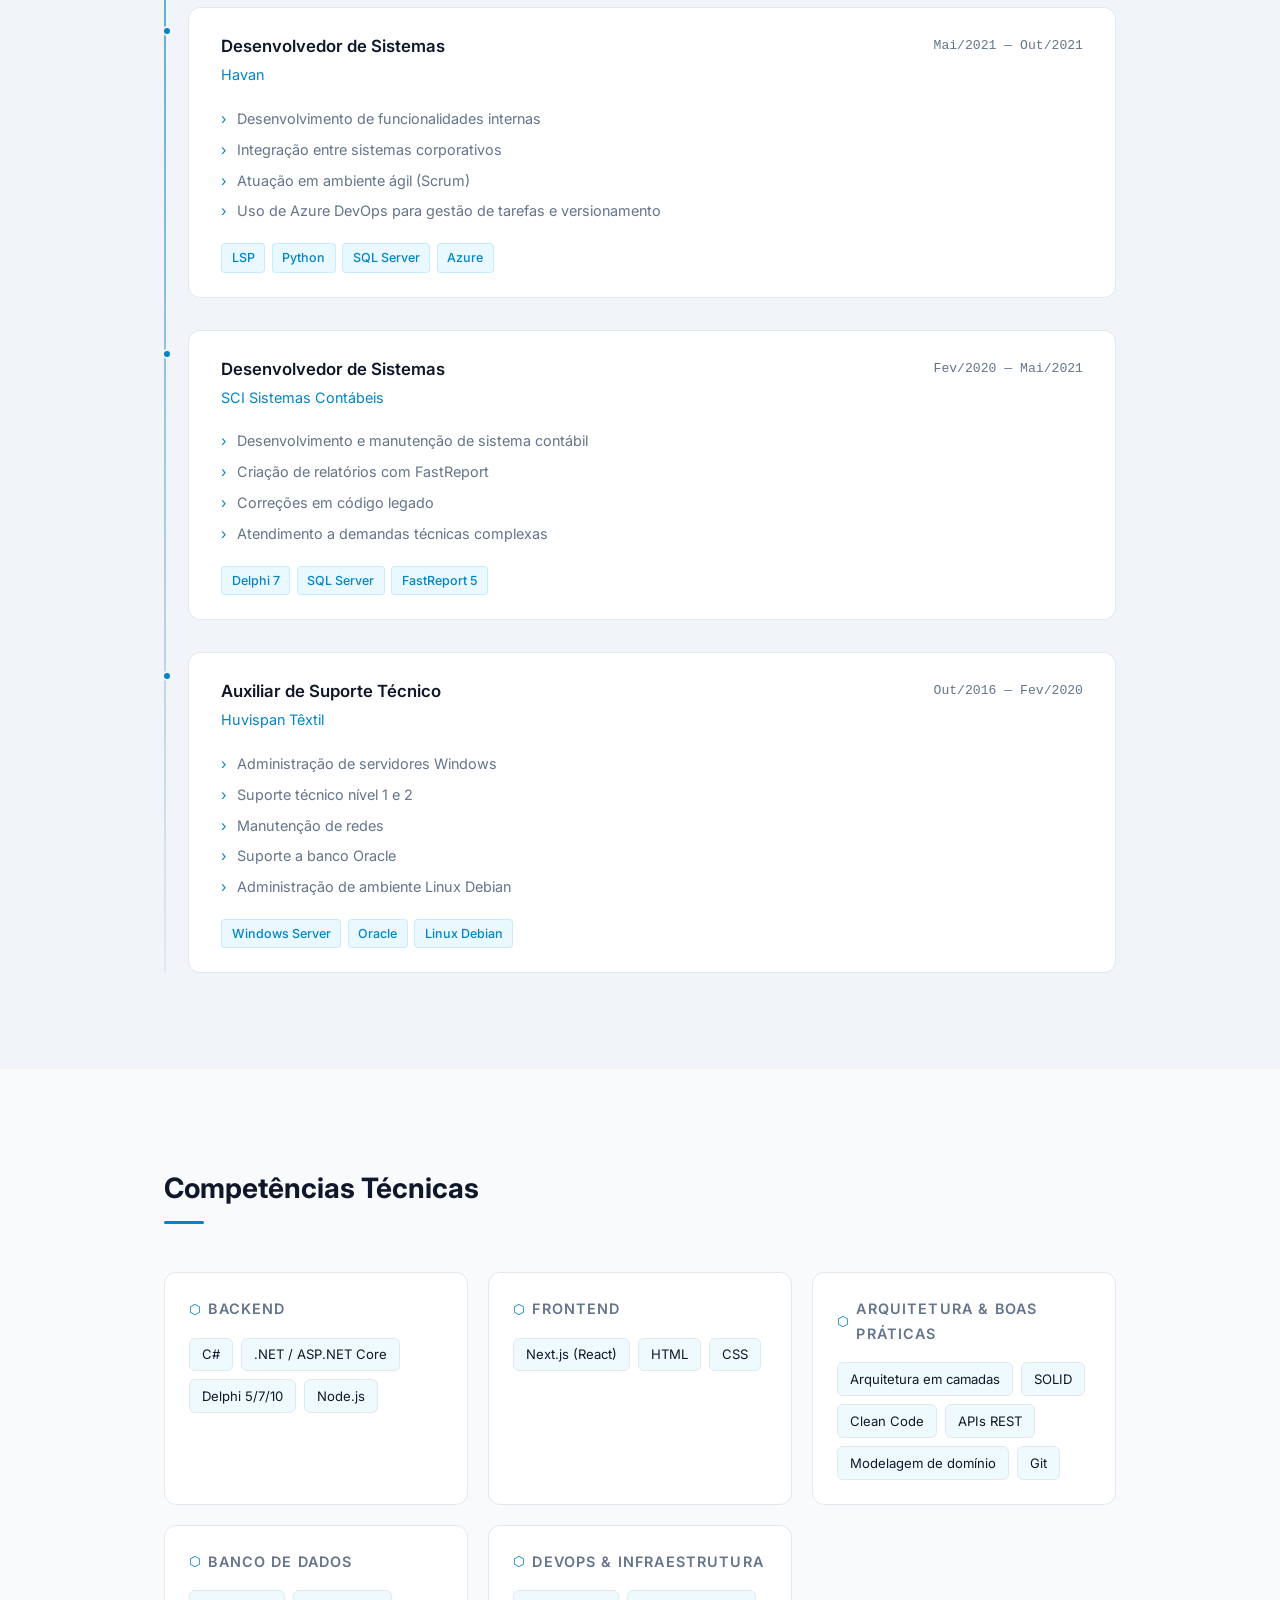
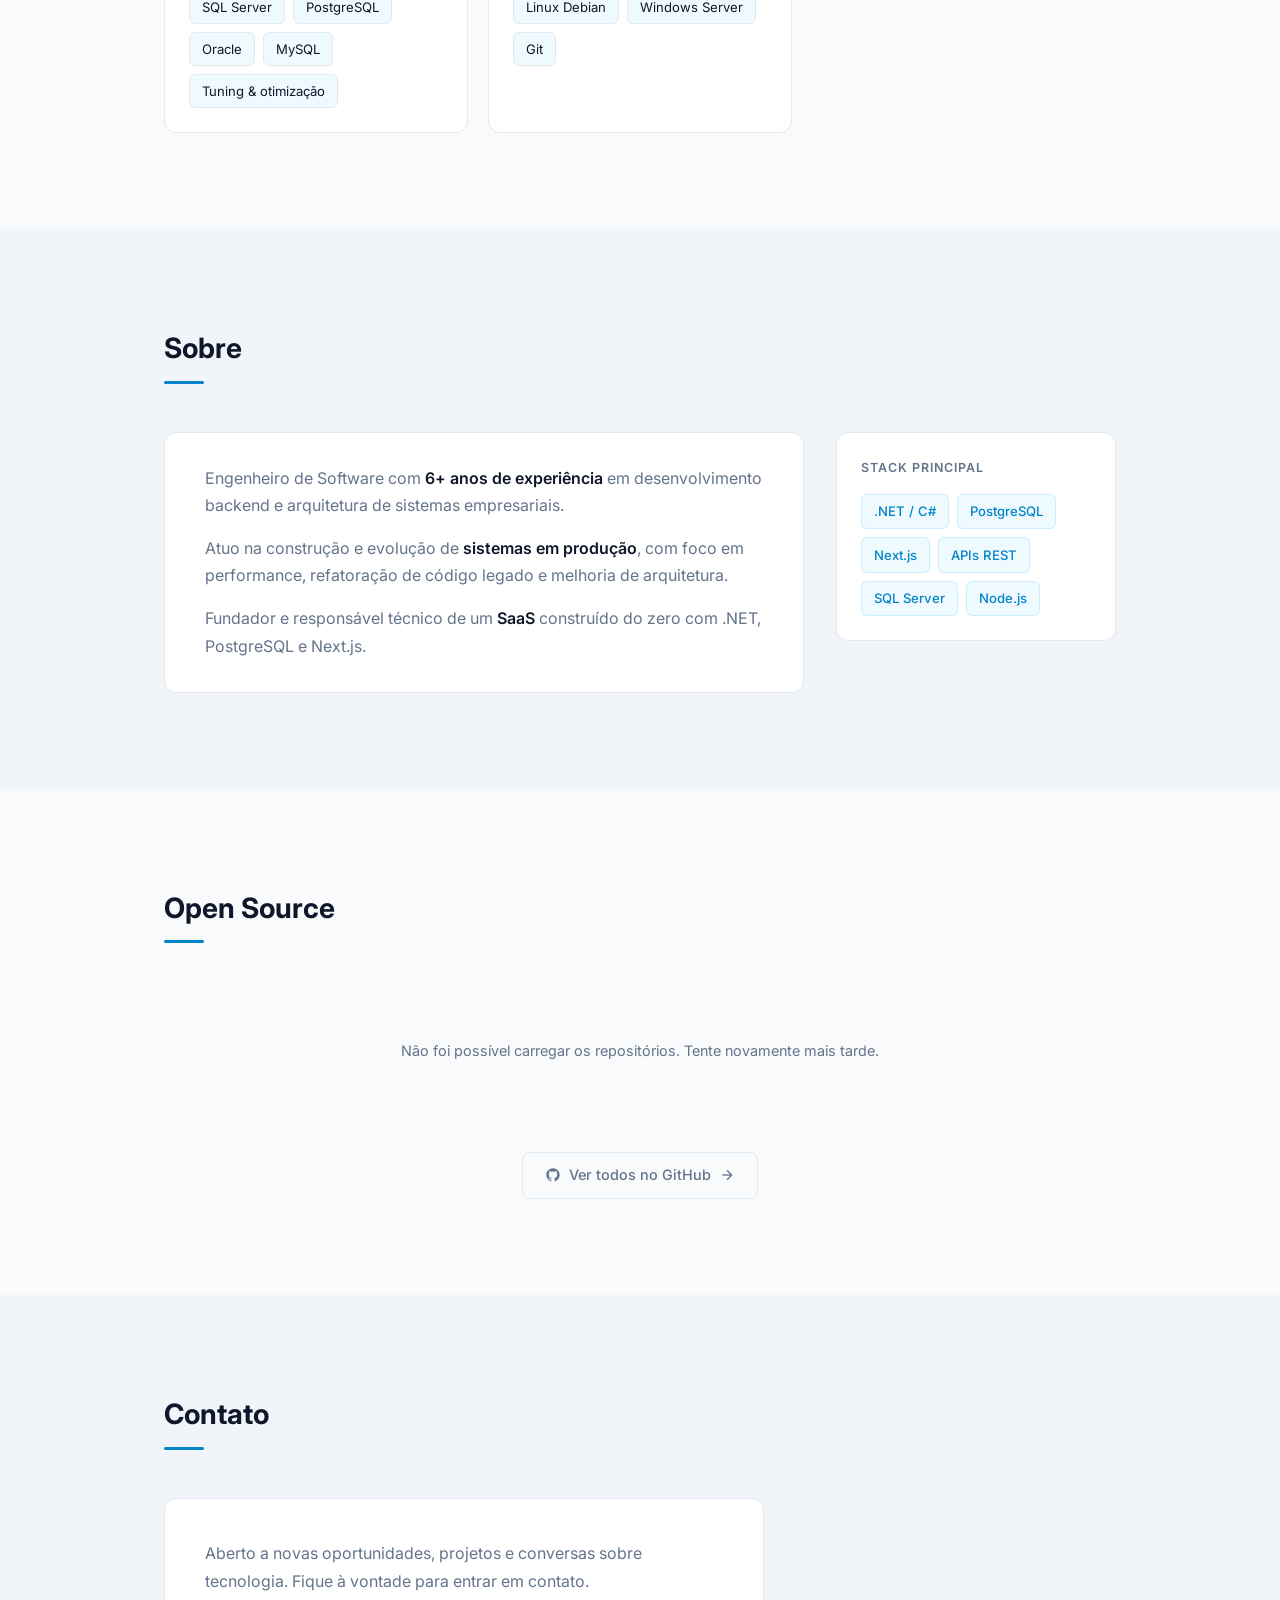
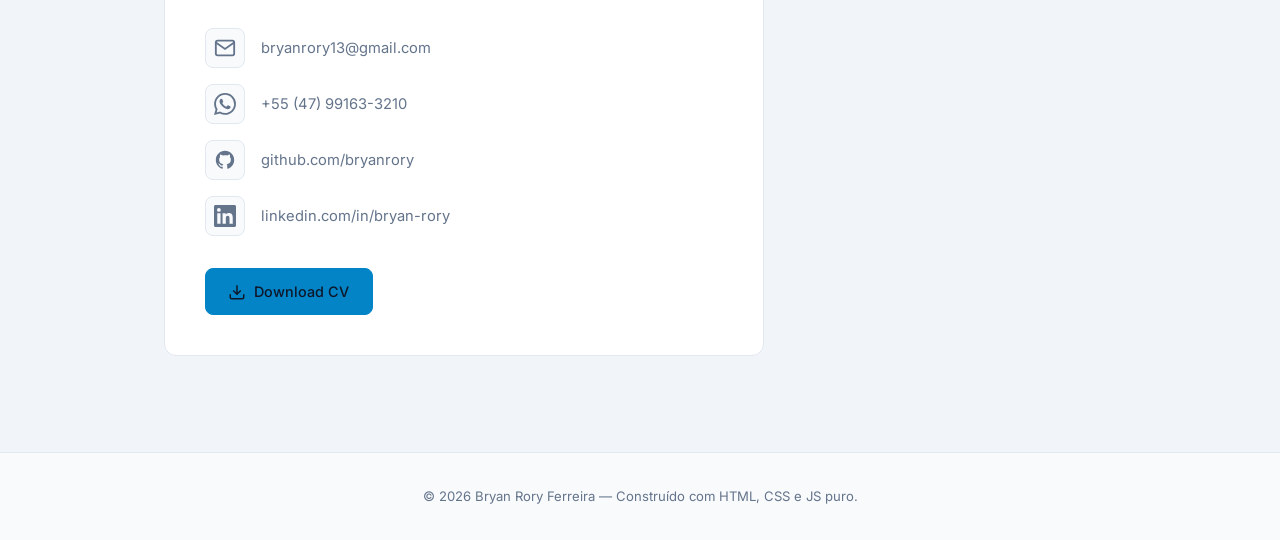
==== commit 6c11f054: "Add M7 Marcenaria carousel with portfolio and reviews screenshots" ====
--- a/index.html
+++ b/index.html
@@ -197,7 +197,7 @@
         <article class="project-card reveal">
           <a href="projetos/m7marcenaria.html" class="project-card-link" aria-label="Ver detalhes do M7 Marcenaria"></a>
           <div class="project-img-wrap">
-            <img src="assets/projetos/m7marcenaria.png" alt="M7 Marcenaria — Site institucional" class="project-img" onerror="this.style.display='none'" />
+            <img src="assets/projetos/m7marcenaria/portfolio-trabalhos.jpg" alt="M7 Marcenaria — Site institucional" class="project-img" onerror="this.style.display='none'" />
             <div class="project-img-placeholder"><span>M7</span></div>
           </div>
           <div class="project-body">
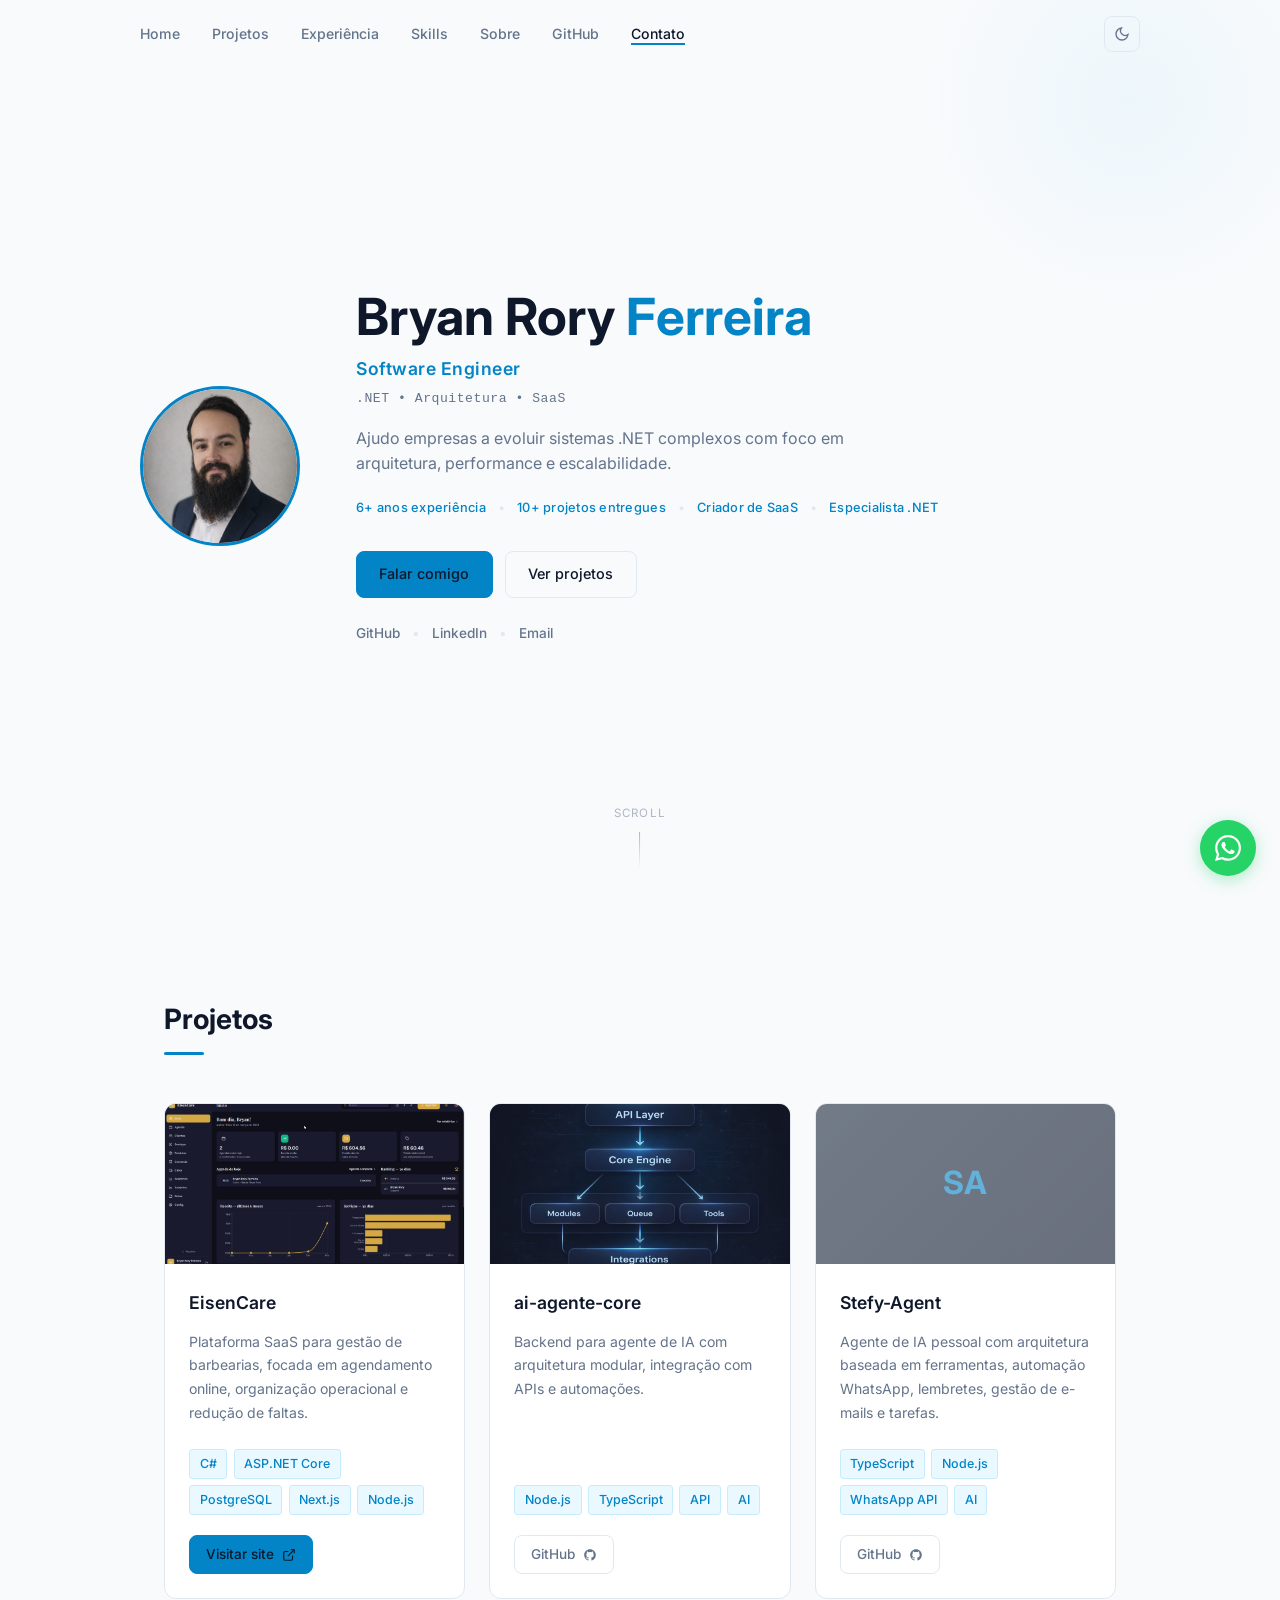
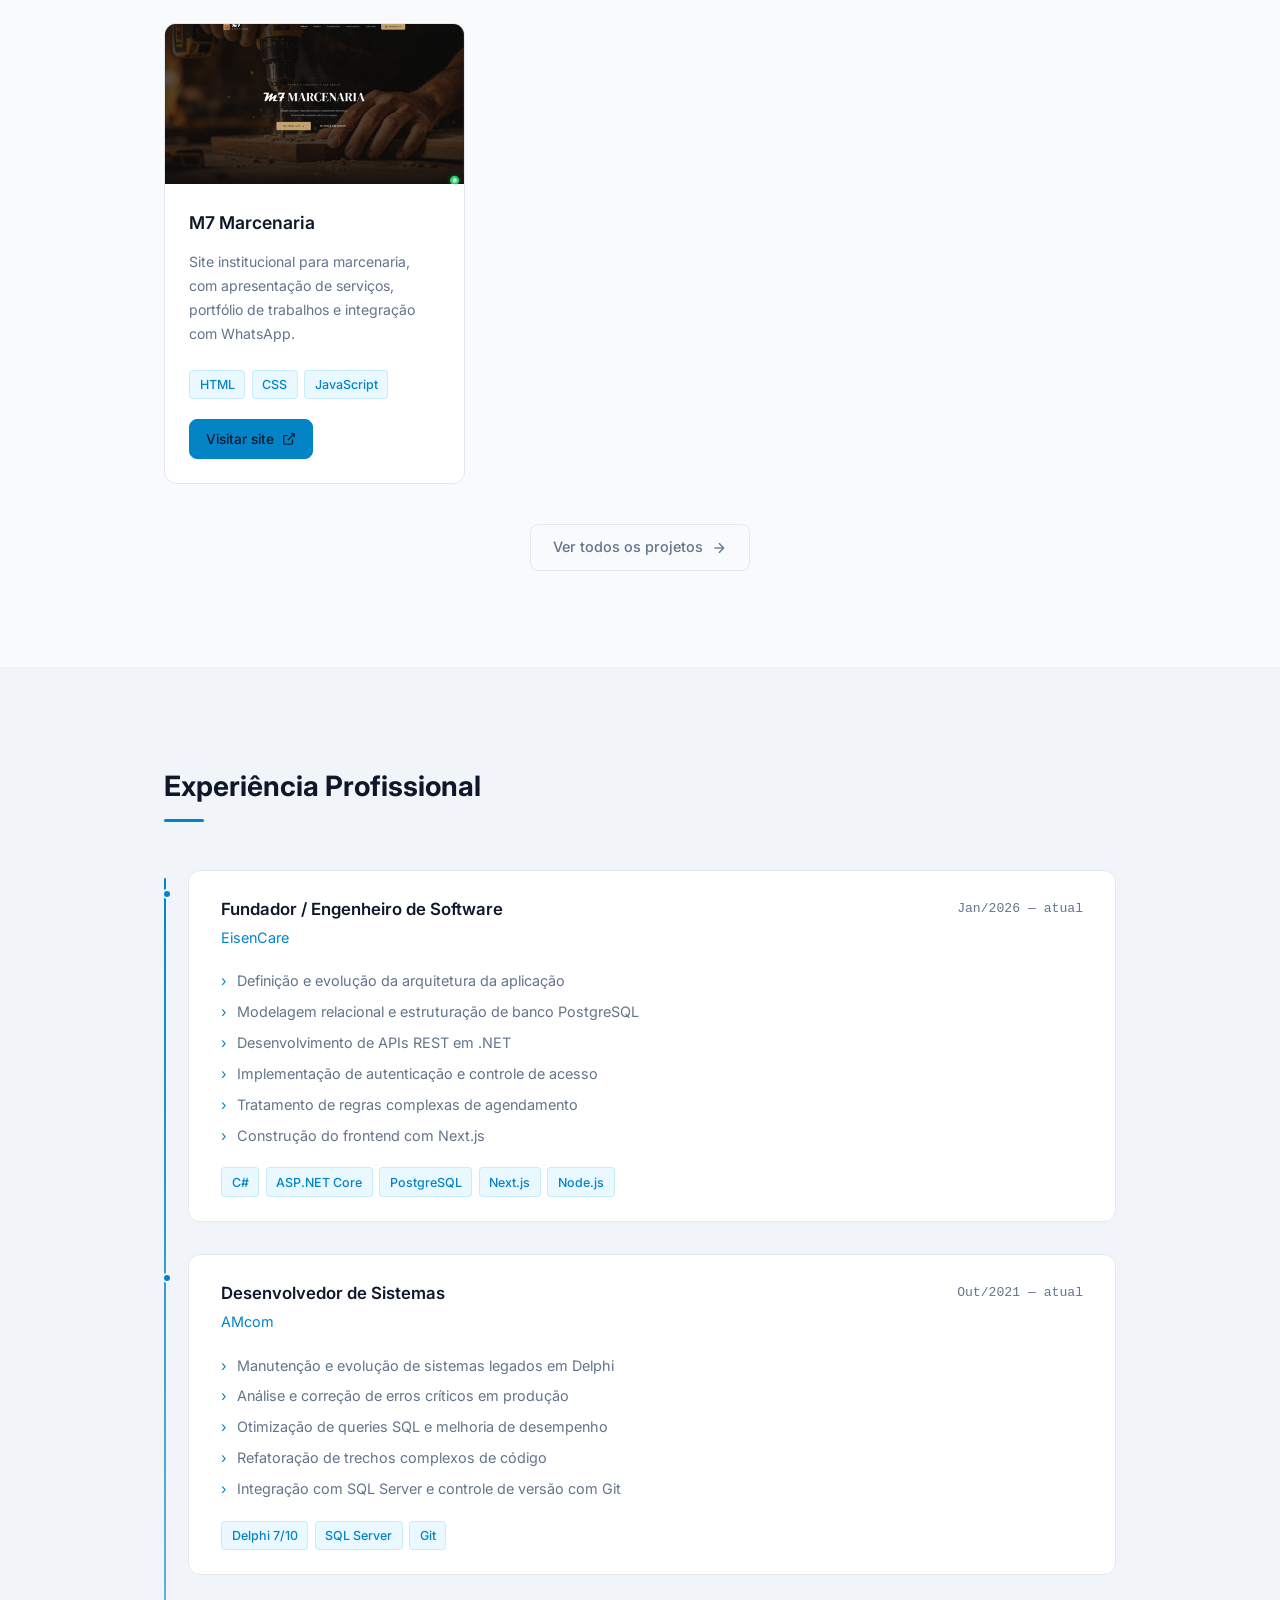
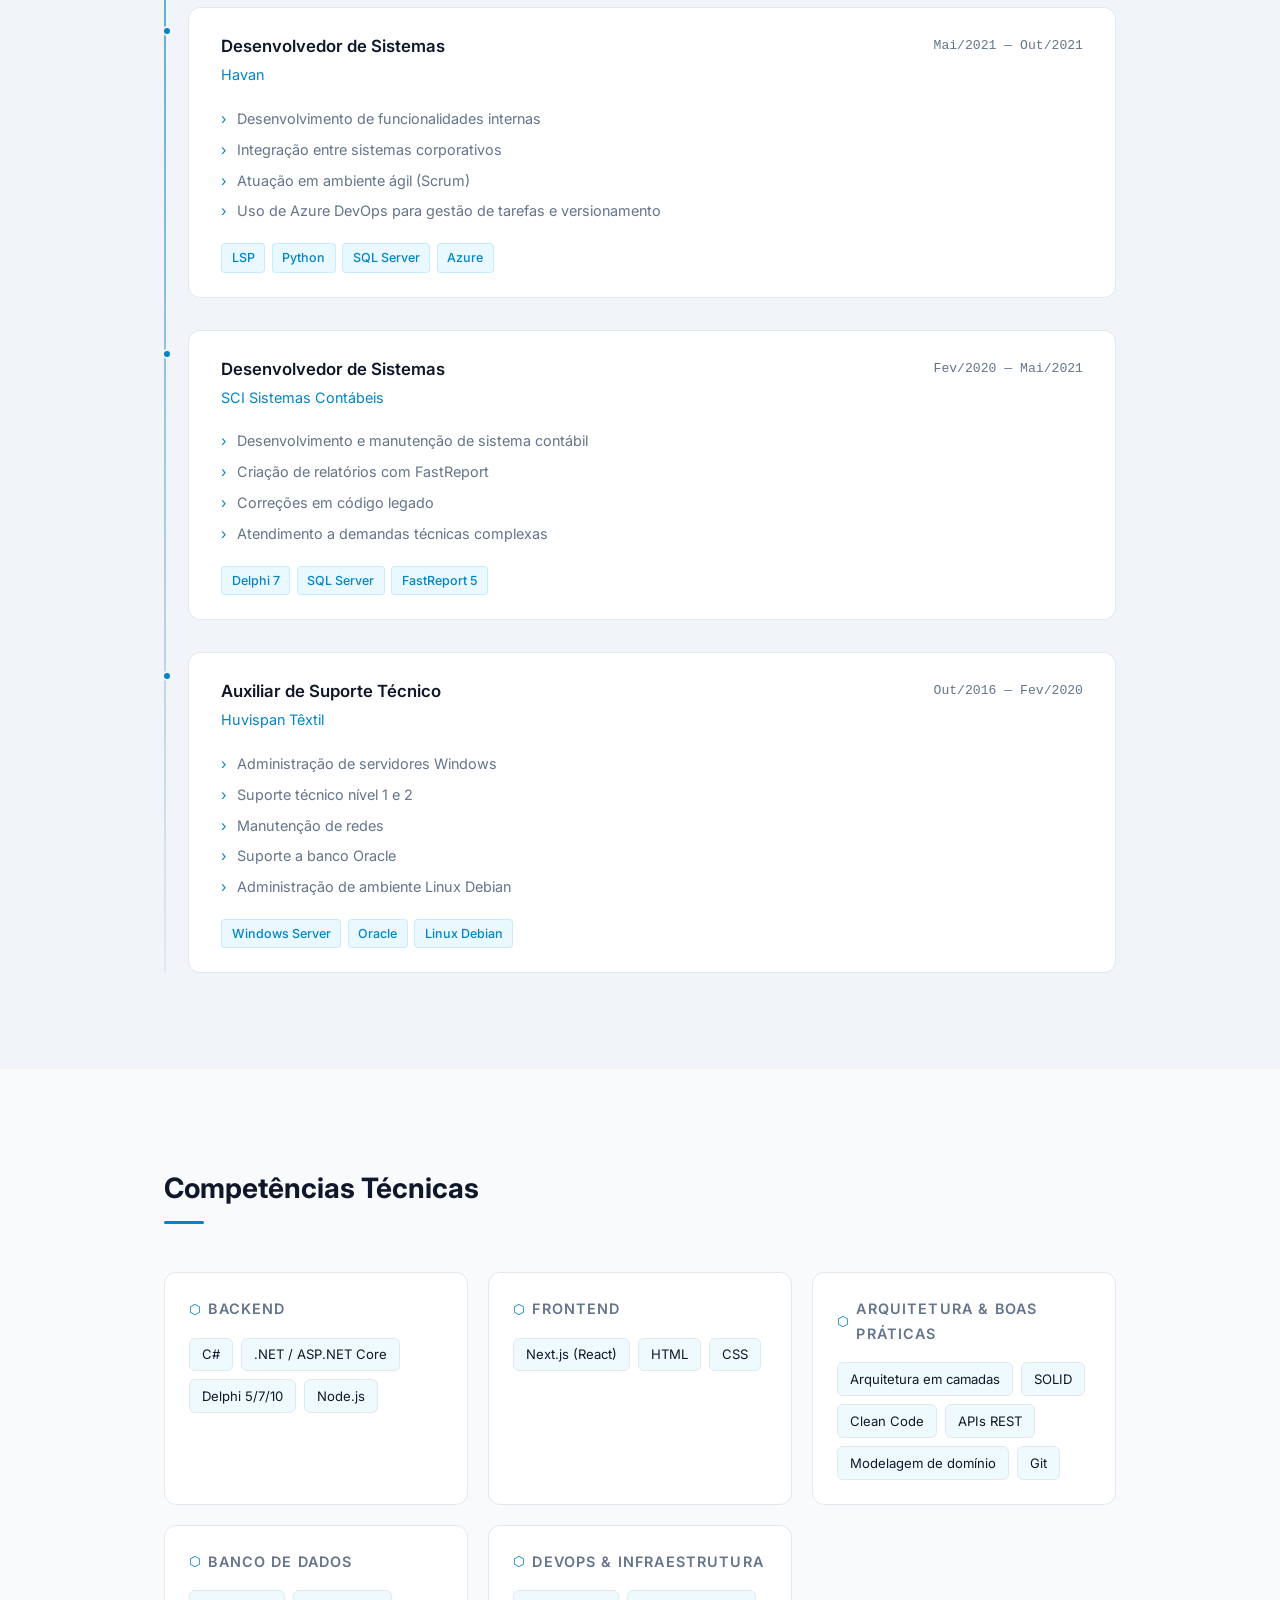
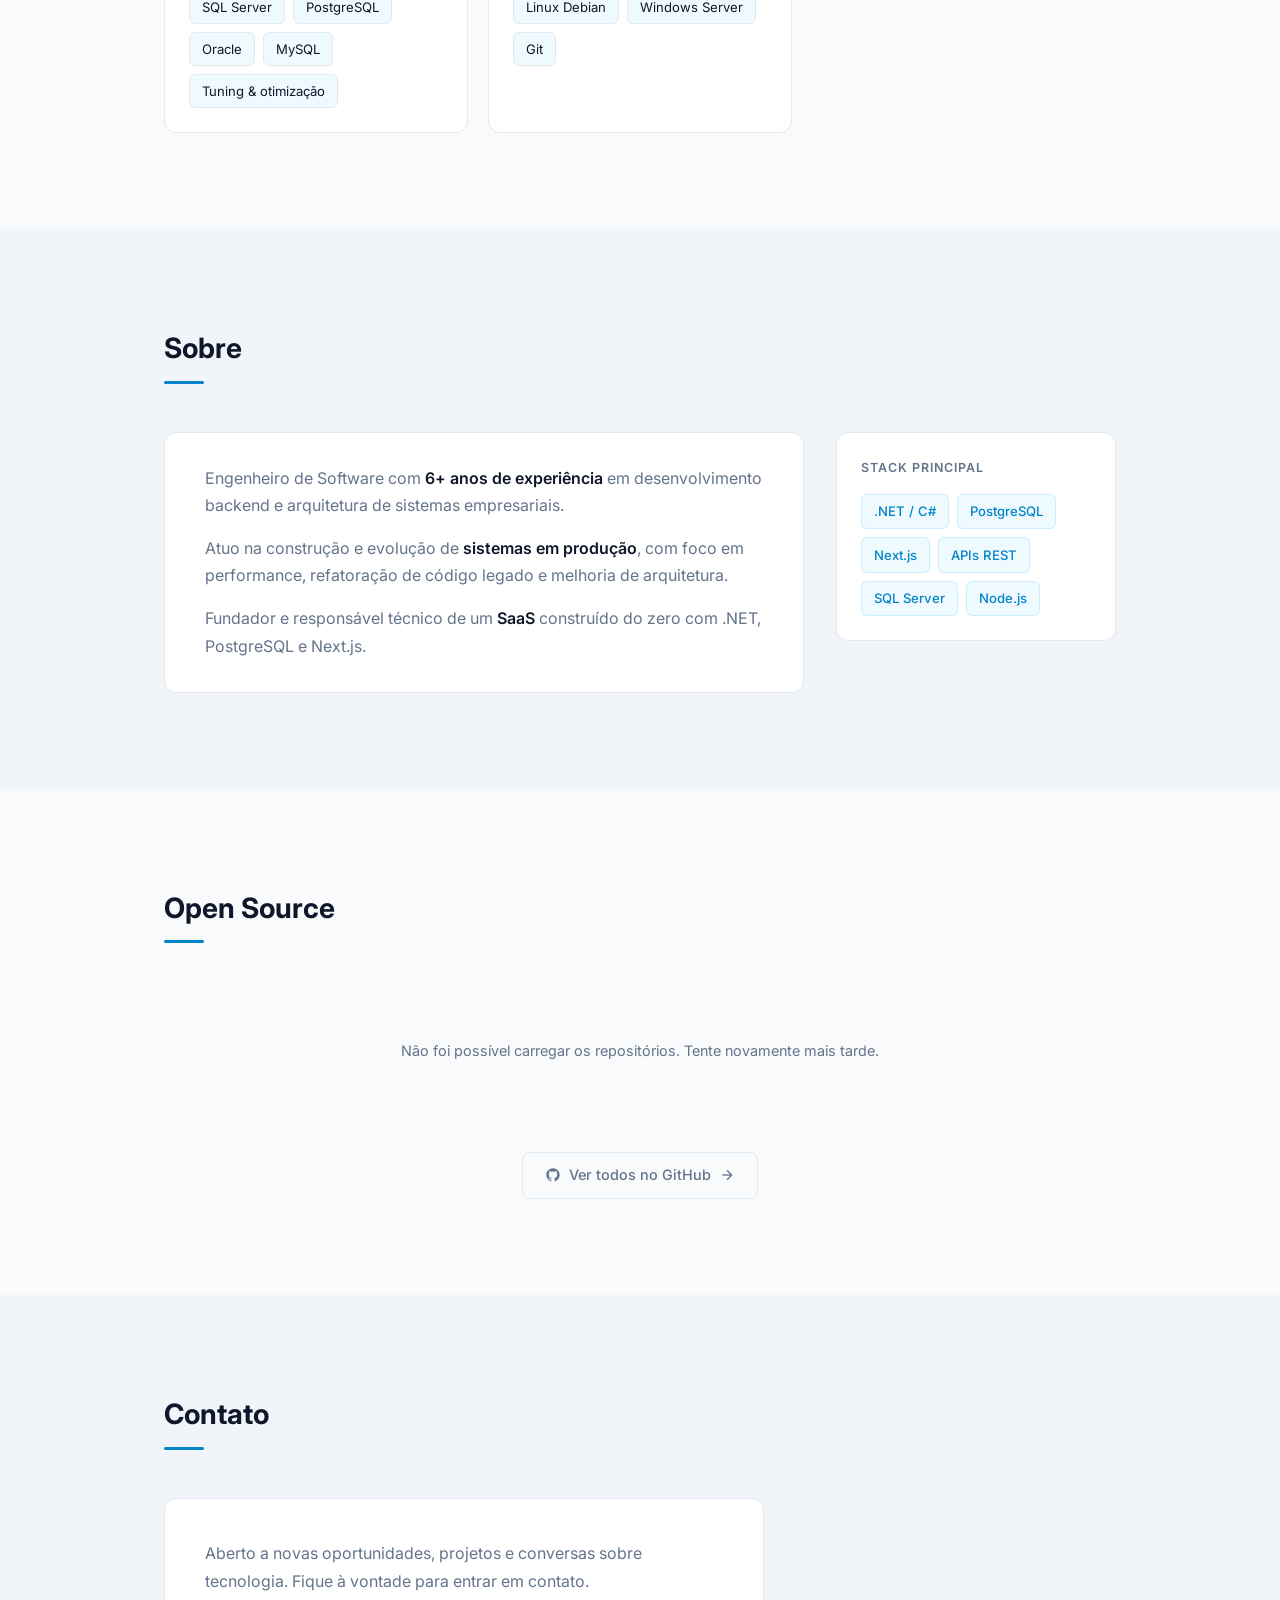
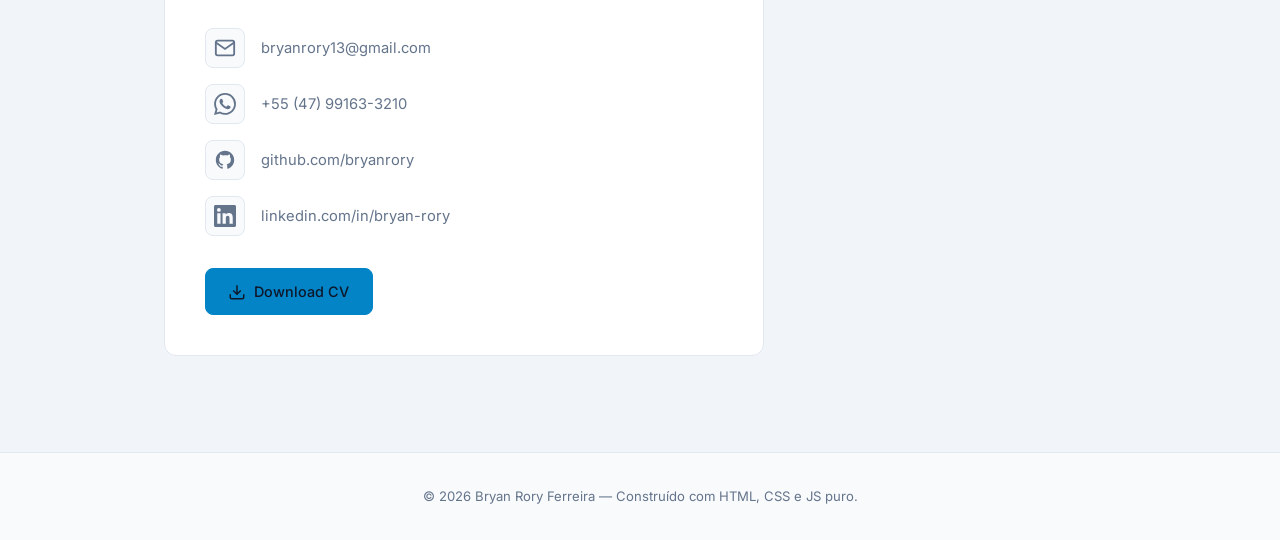
==== commit 5b98c0be: "Set m7marcenaria.png as main image in carousel and cards" ====
--- a/index.html
+++ b/index.html
@@ -197,7 +197,7 @@
         <article class="project-card reveal">
           <a href="projetos/m7marcenaria.html" class="project-card-link" aria-label="Ver detalhes do M7 Marcenaria"></a>
           <div class="project-img-wrap">
-            <img src="assets/projetos/m7marcenaria/portfolio-trabalhos.jpg" alt="M7 Marcenaria — Site institucional" class="project-img" onerror="this.style.display='none'" />
+            <img src="assets/projetos/m7marcenaria/m7marcenaria.png" alt="M7 Marcenaria — Site institucional" class="project-img" onerror="this.style.display='none'" />
             <div class="project-img-placeholder"><span>M7</span></div>
           </div>
           <div class="project-body">
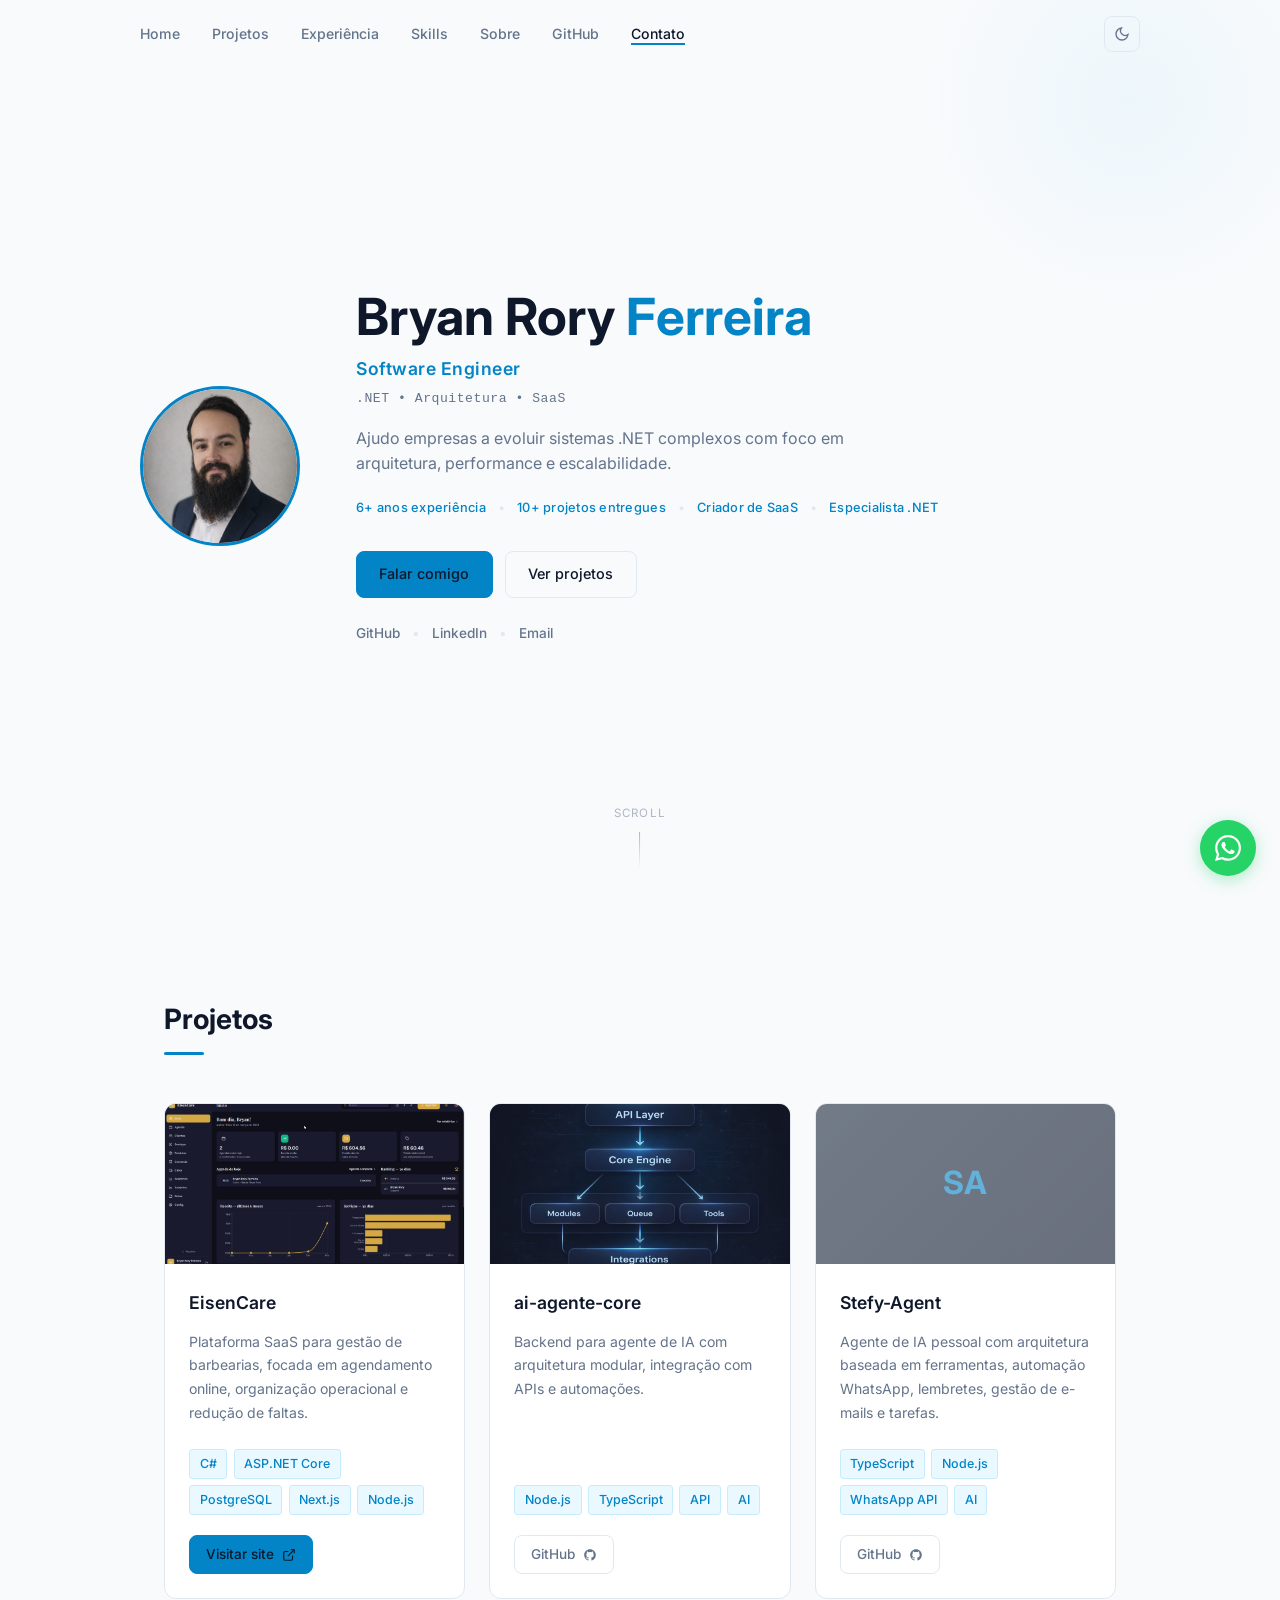
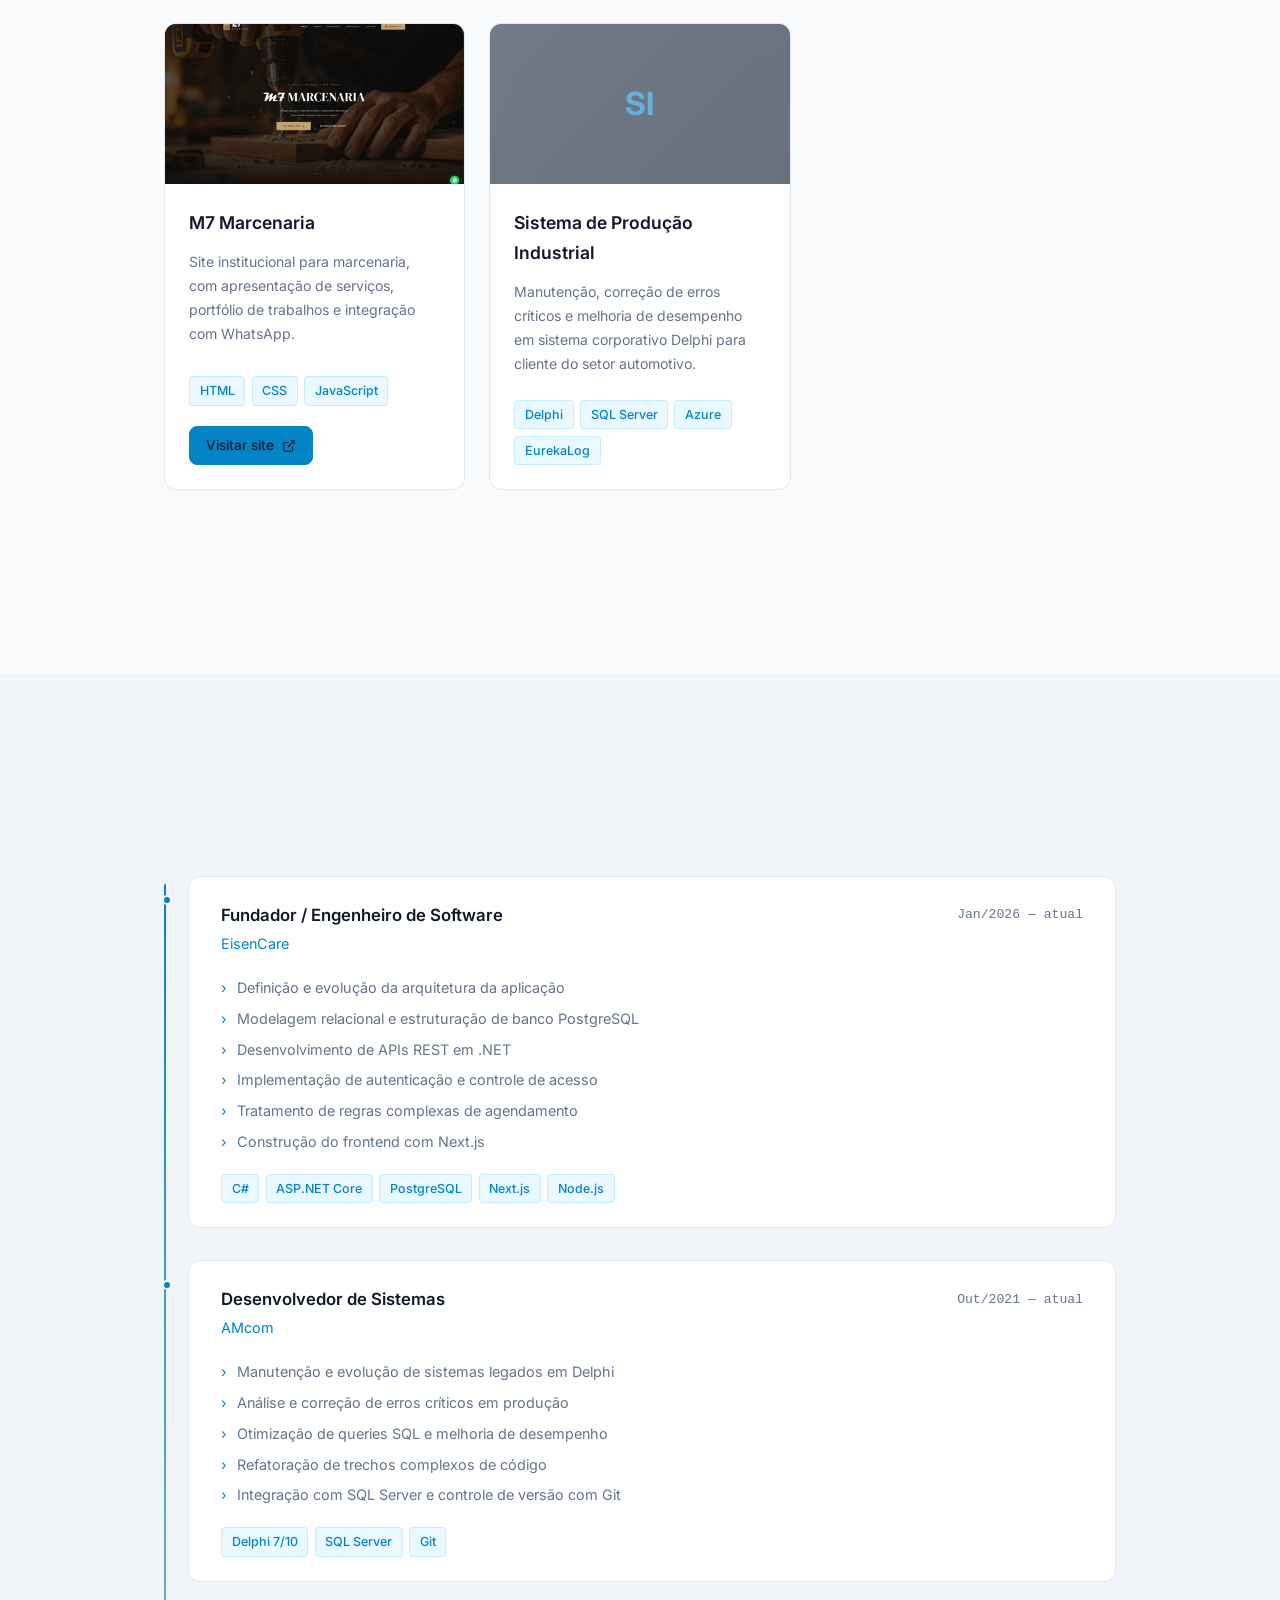
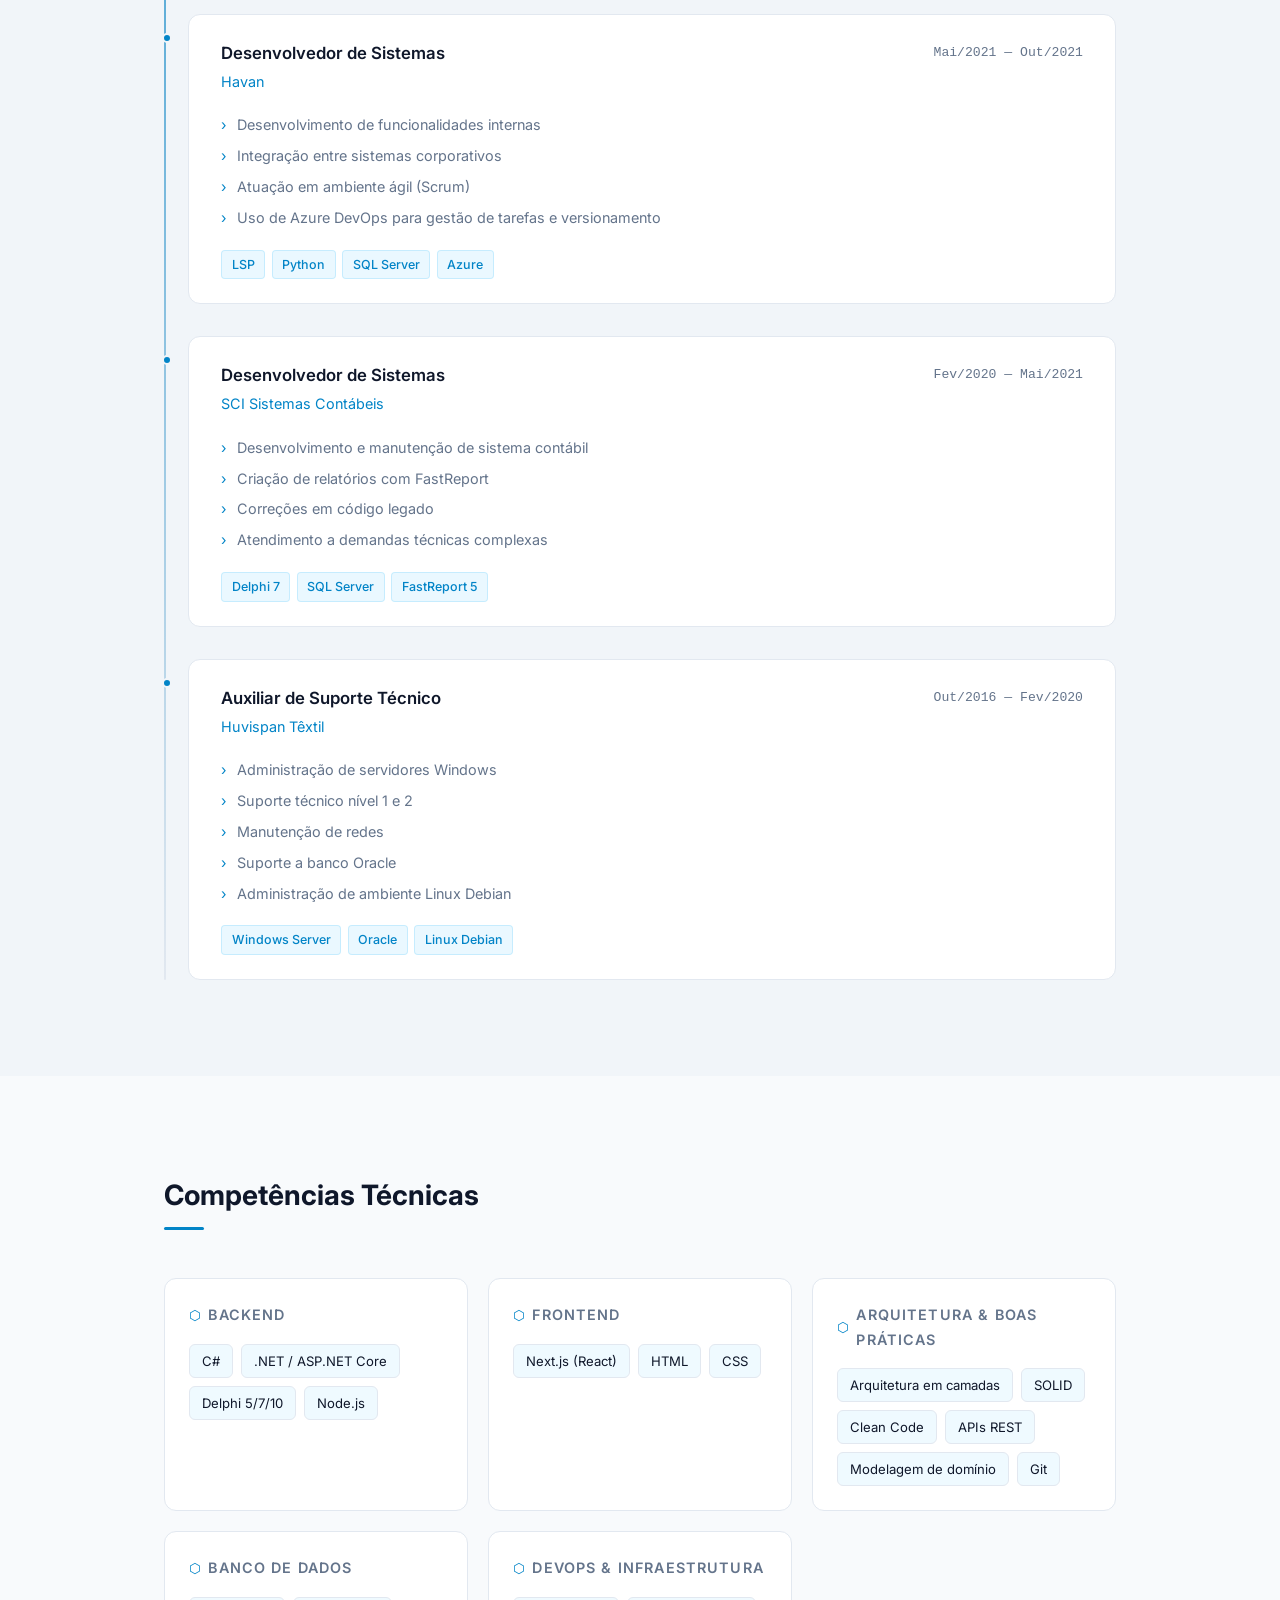
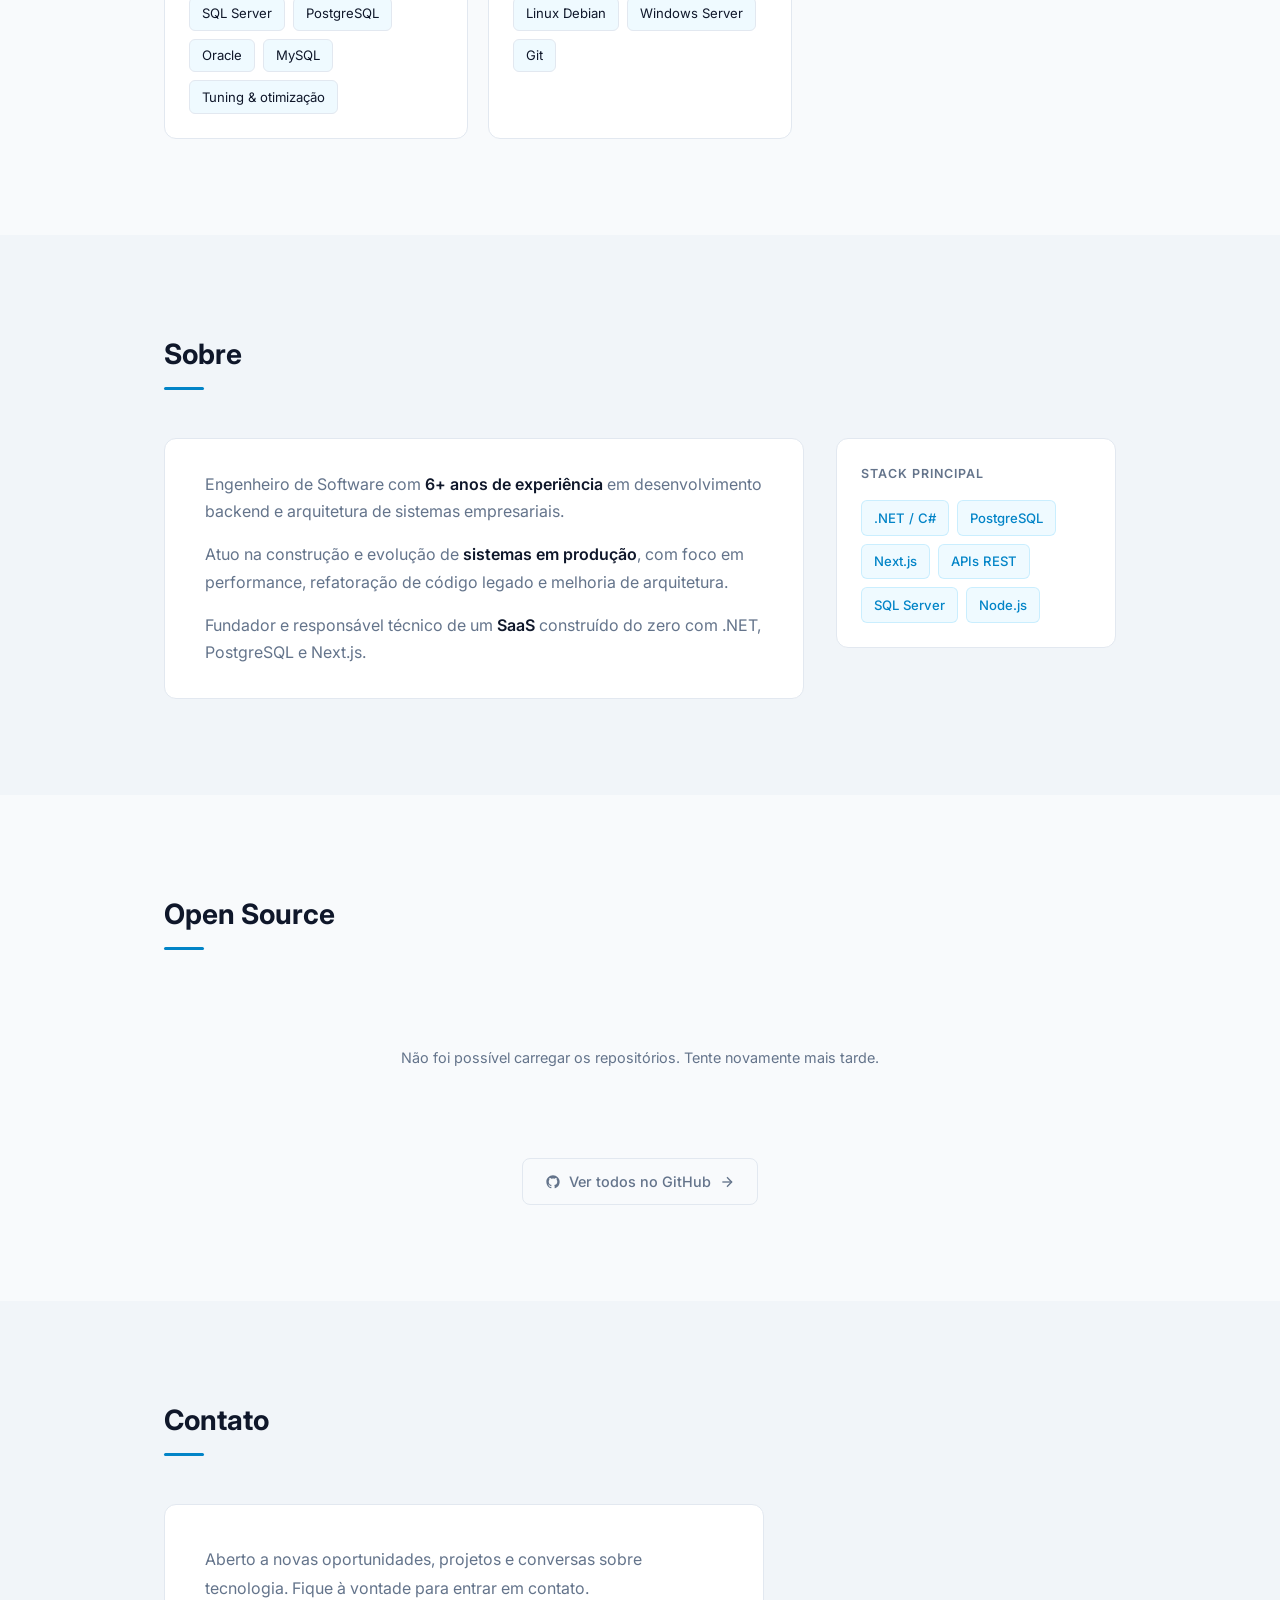
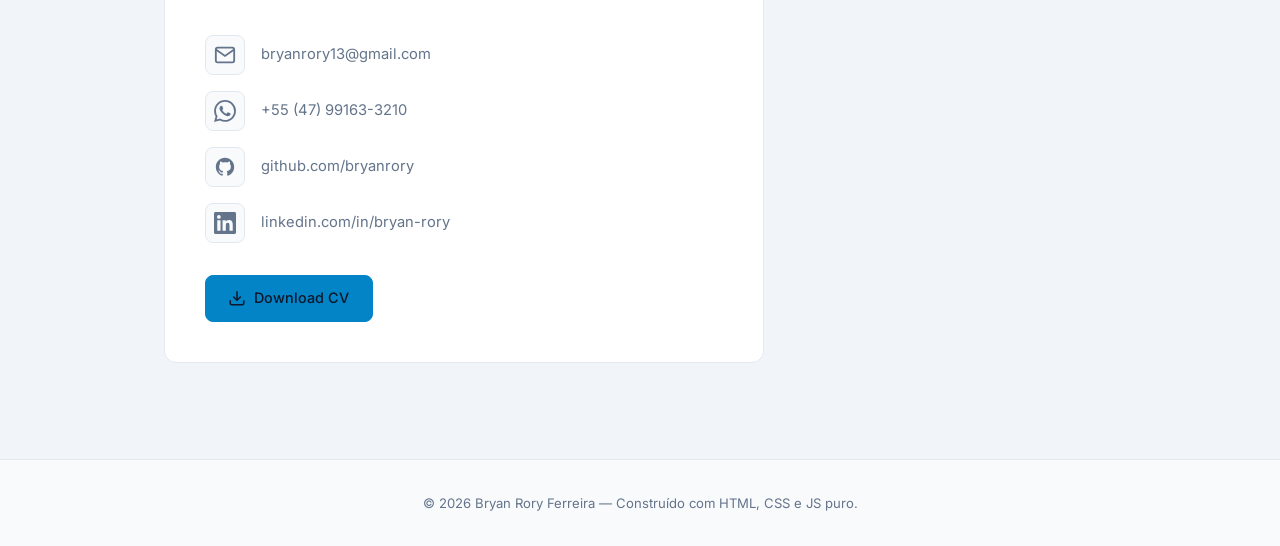
==== commit a643dcdb: "Add Sistema de Producao Industrial project (automotive client)" ====
--- a/index.html
+++ b/index.html
@@ -220,6 +220,27 @@
           </div>
         </article>
 
+        <article class="project-card reveal">
+          <a href="projetos/sistema-industrial.html" class="project-card-link" aria-label="Ver detalhes do Sistema de Produção Industrial"></a>
+          <div class="project-img-wrap">
+            <img src="assets/projetos/sistema-industrial/principal.png" alt="Sistema de Produção Industrial" class="project-img" onerror="this.style.display='none'" />
+            <div class="project-img-placeholder"><span>SI</span></div>
+          </div>
+          <div class="project-body">
+            <h3 class="project-name">Sistema de Produção Industrial</h3>
+            <p class="project-desc">
+              Manutenção, correção de erros críticos e melhoria de desempenho em
+              sistema corporativo Delphi para cliente do setor automotivo.
+            </p>
+            <div class="stack-tags">
+              <span class="tag">Delphi</span>
+              <span class="tag">SQL Server</span>
+              <span class="tag">Azure</span>
+              <span class="tag">EurekaLog</span>
+            </div>
+          </div>
+        </article>
+
       </div>
       <div class="projects-more reveal">
         <a href="projetos.html" class="btn btn-outline">
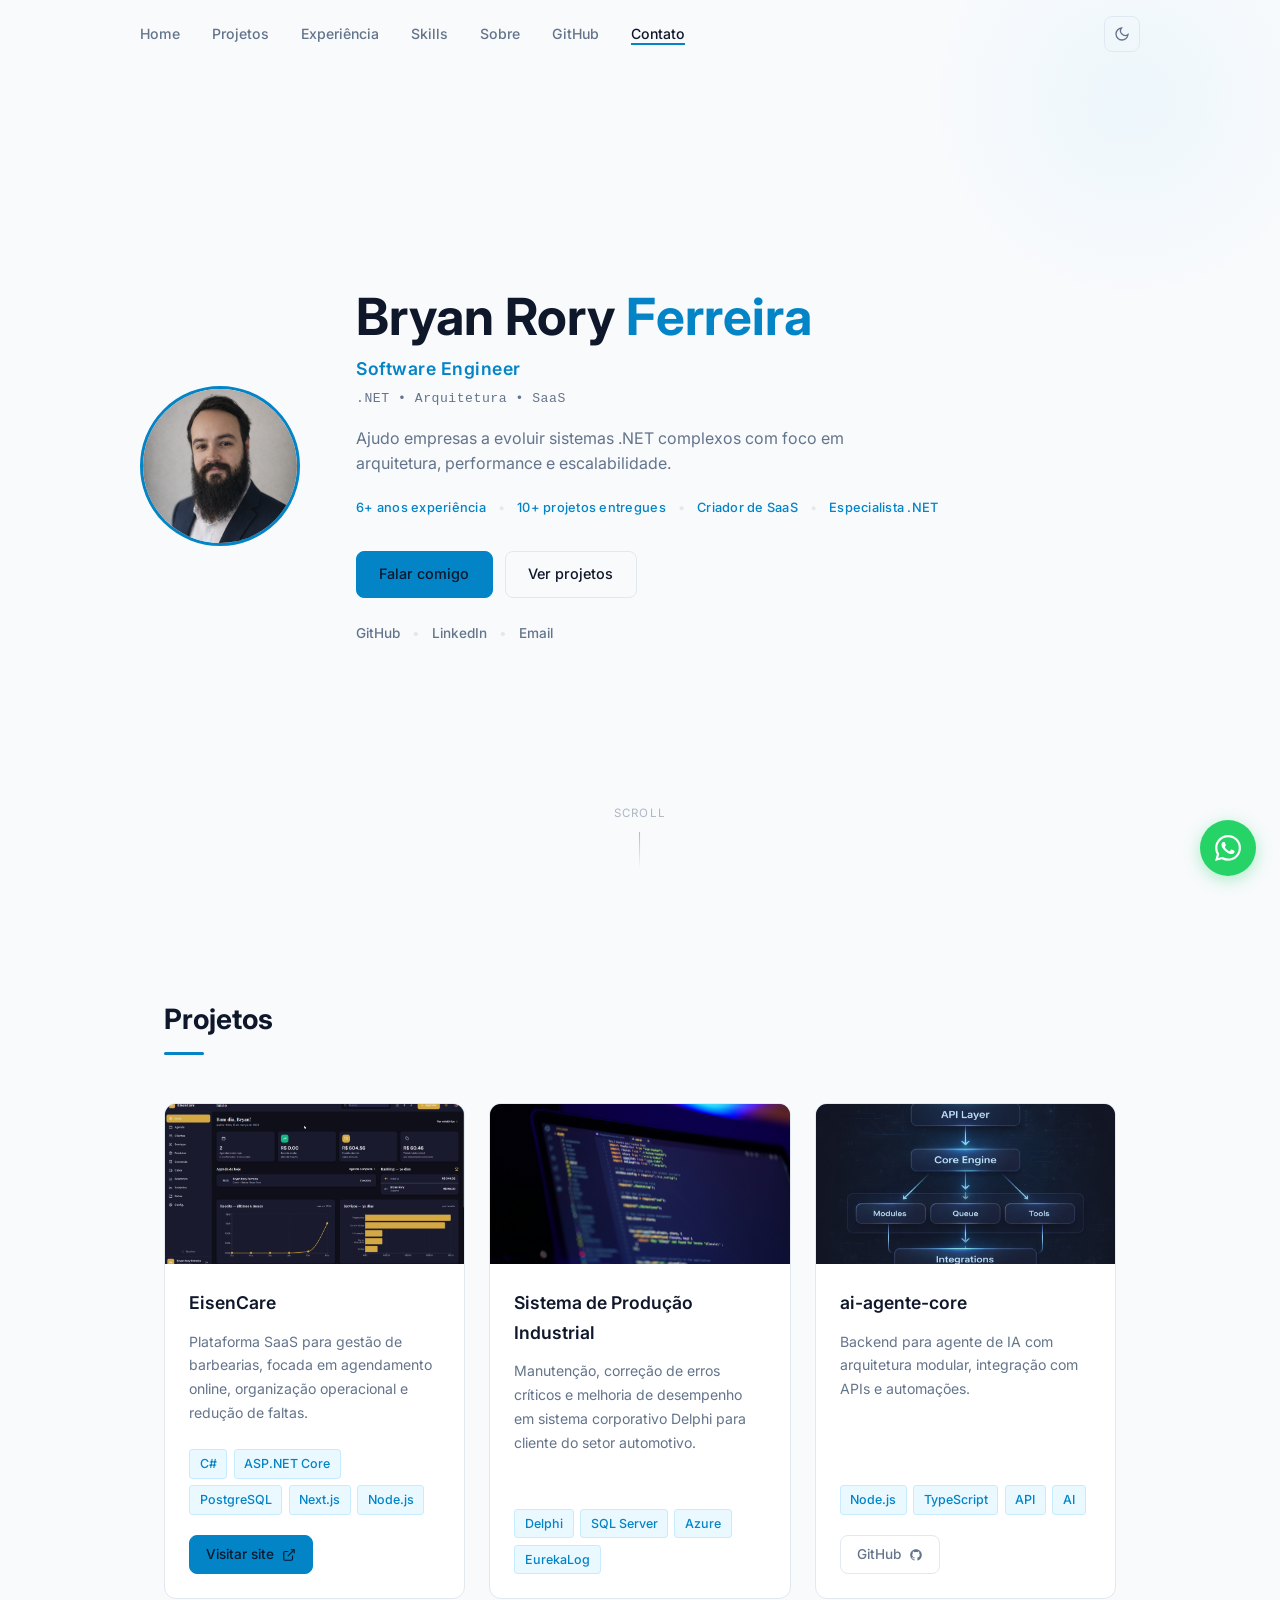
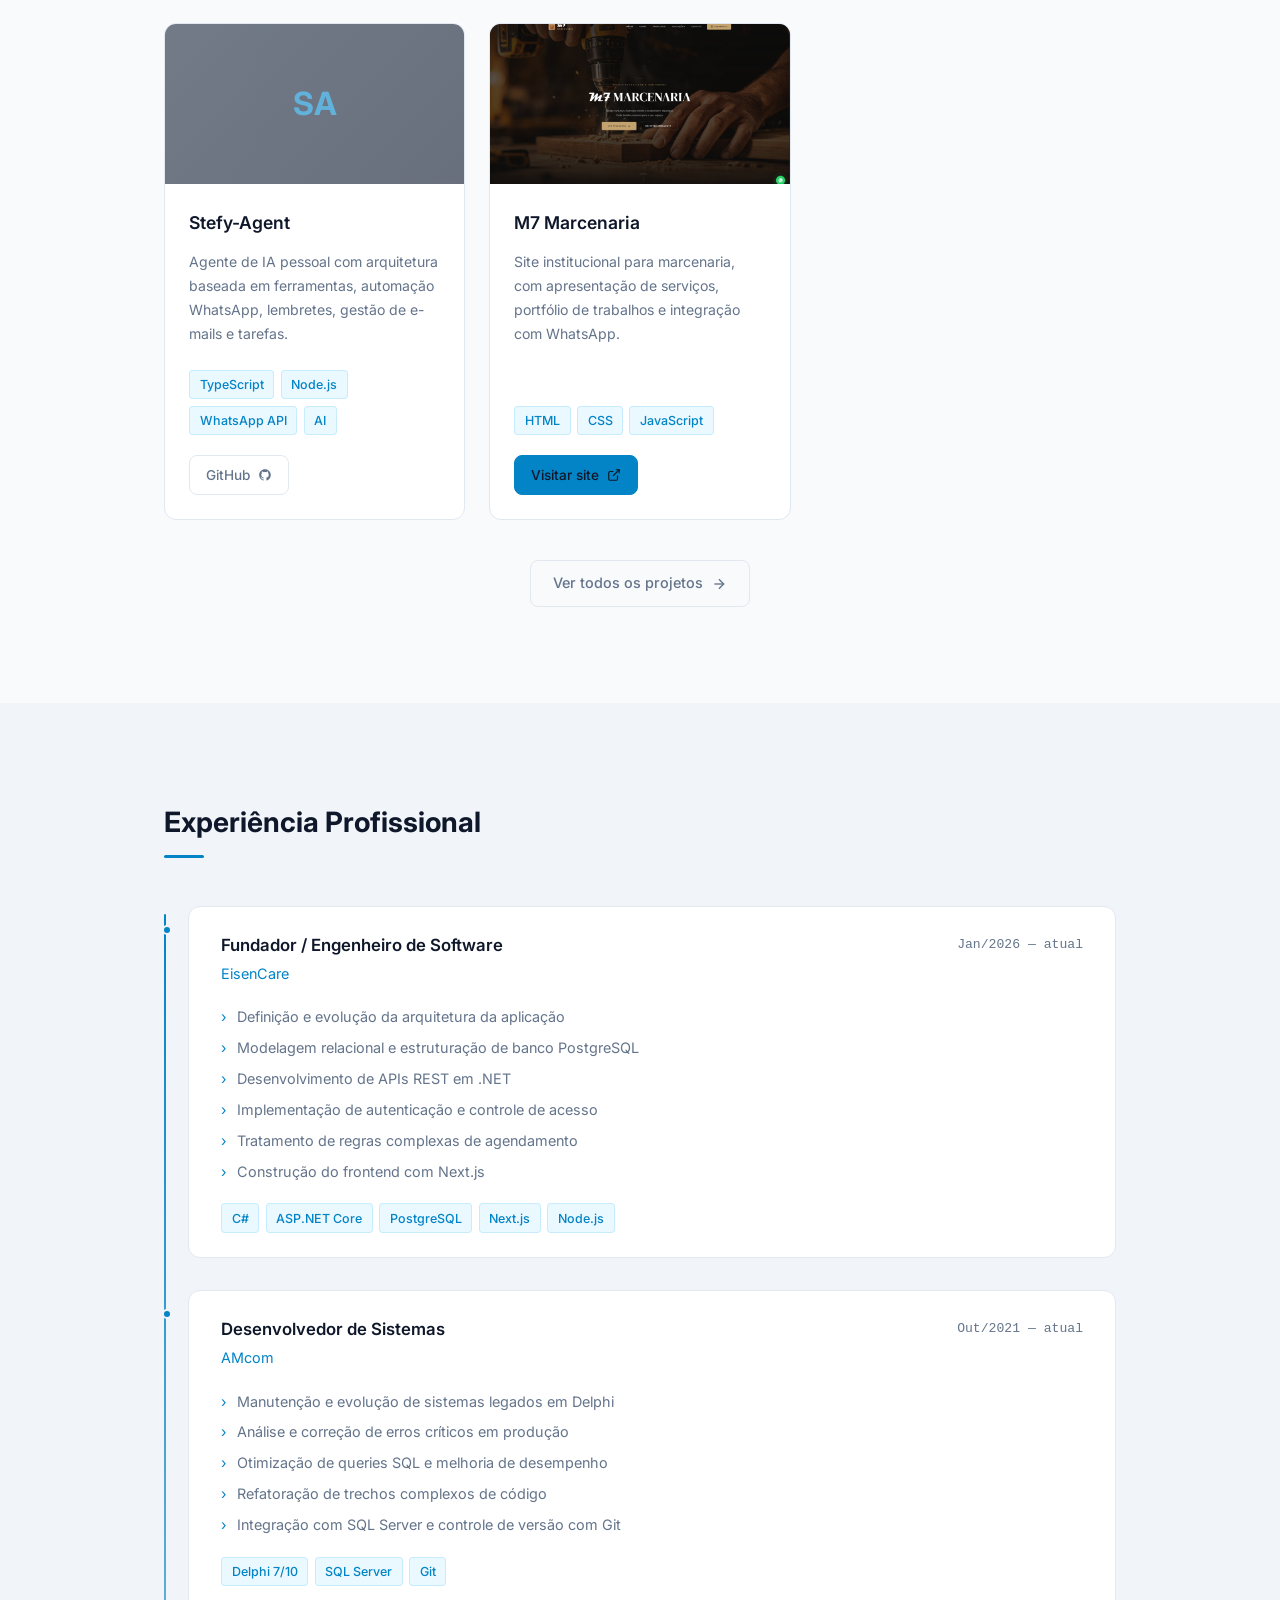
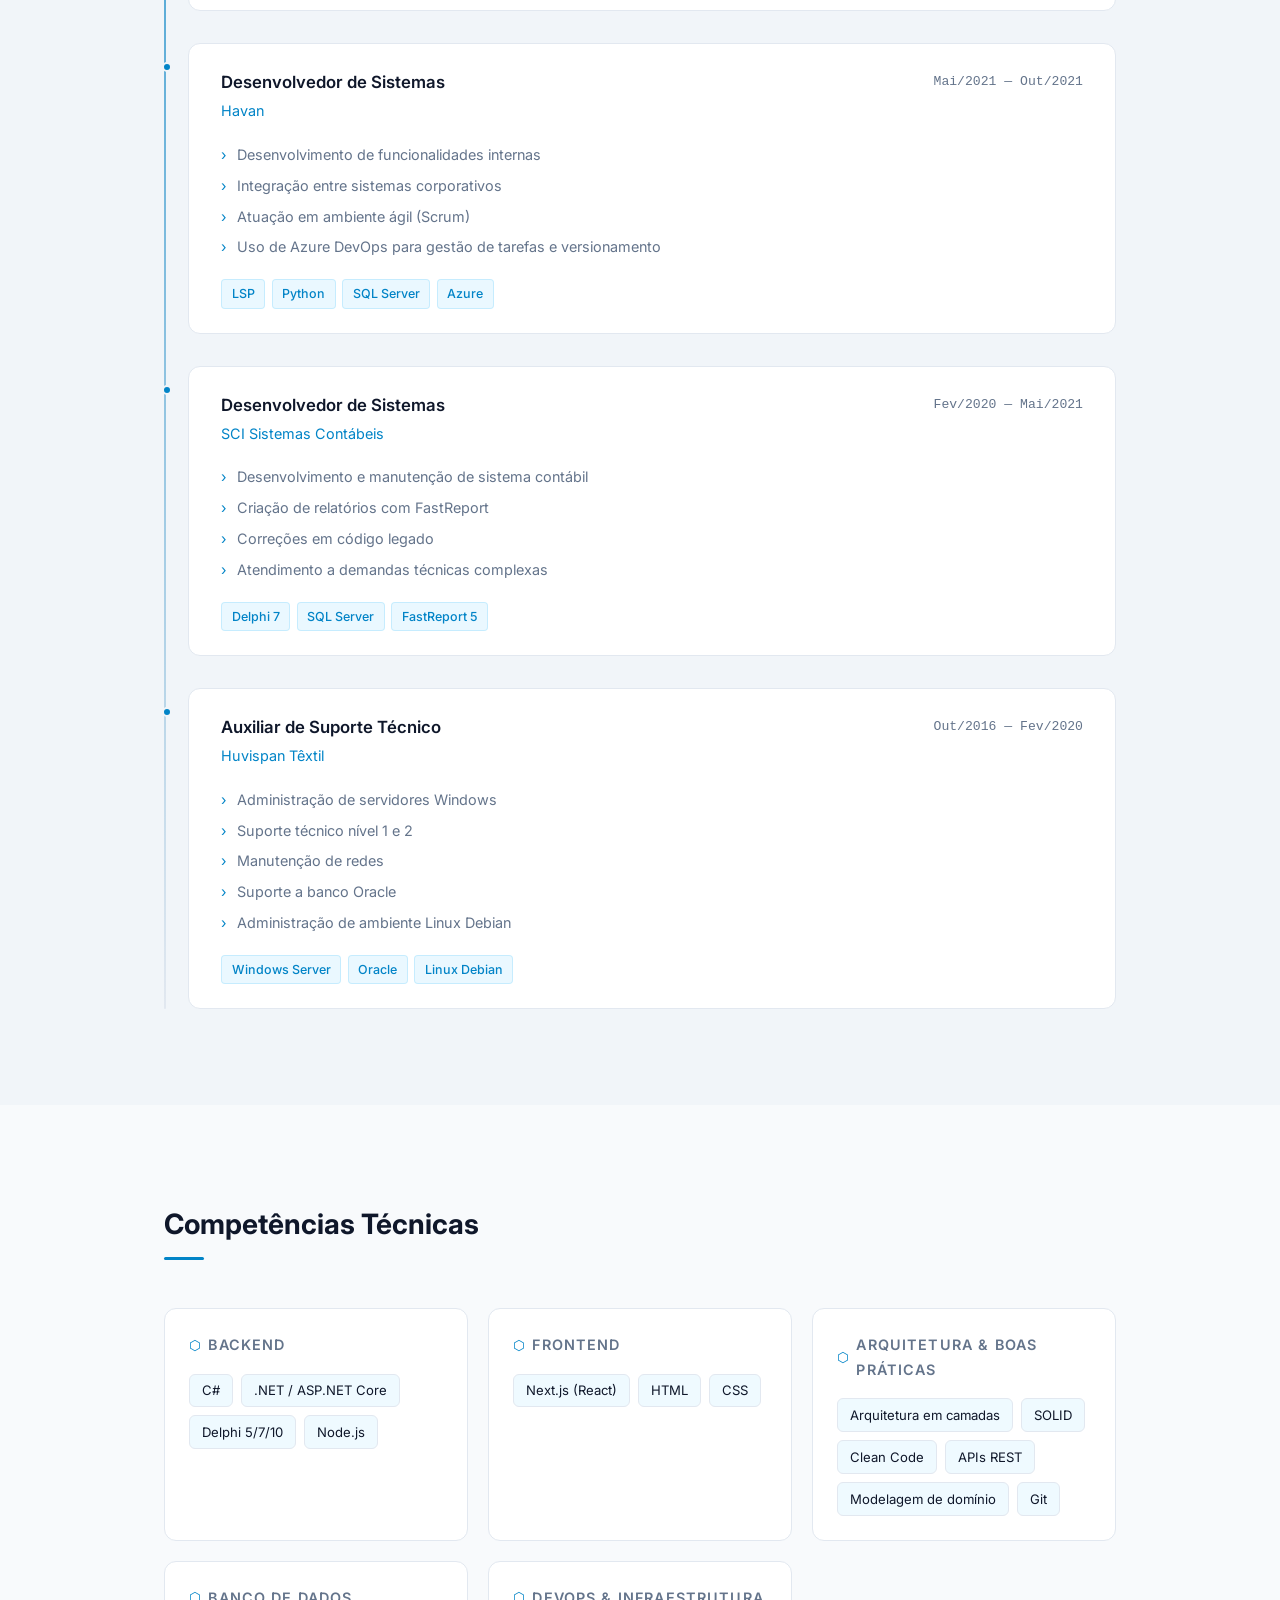
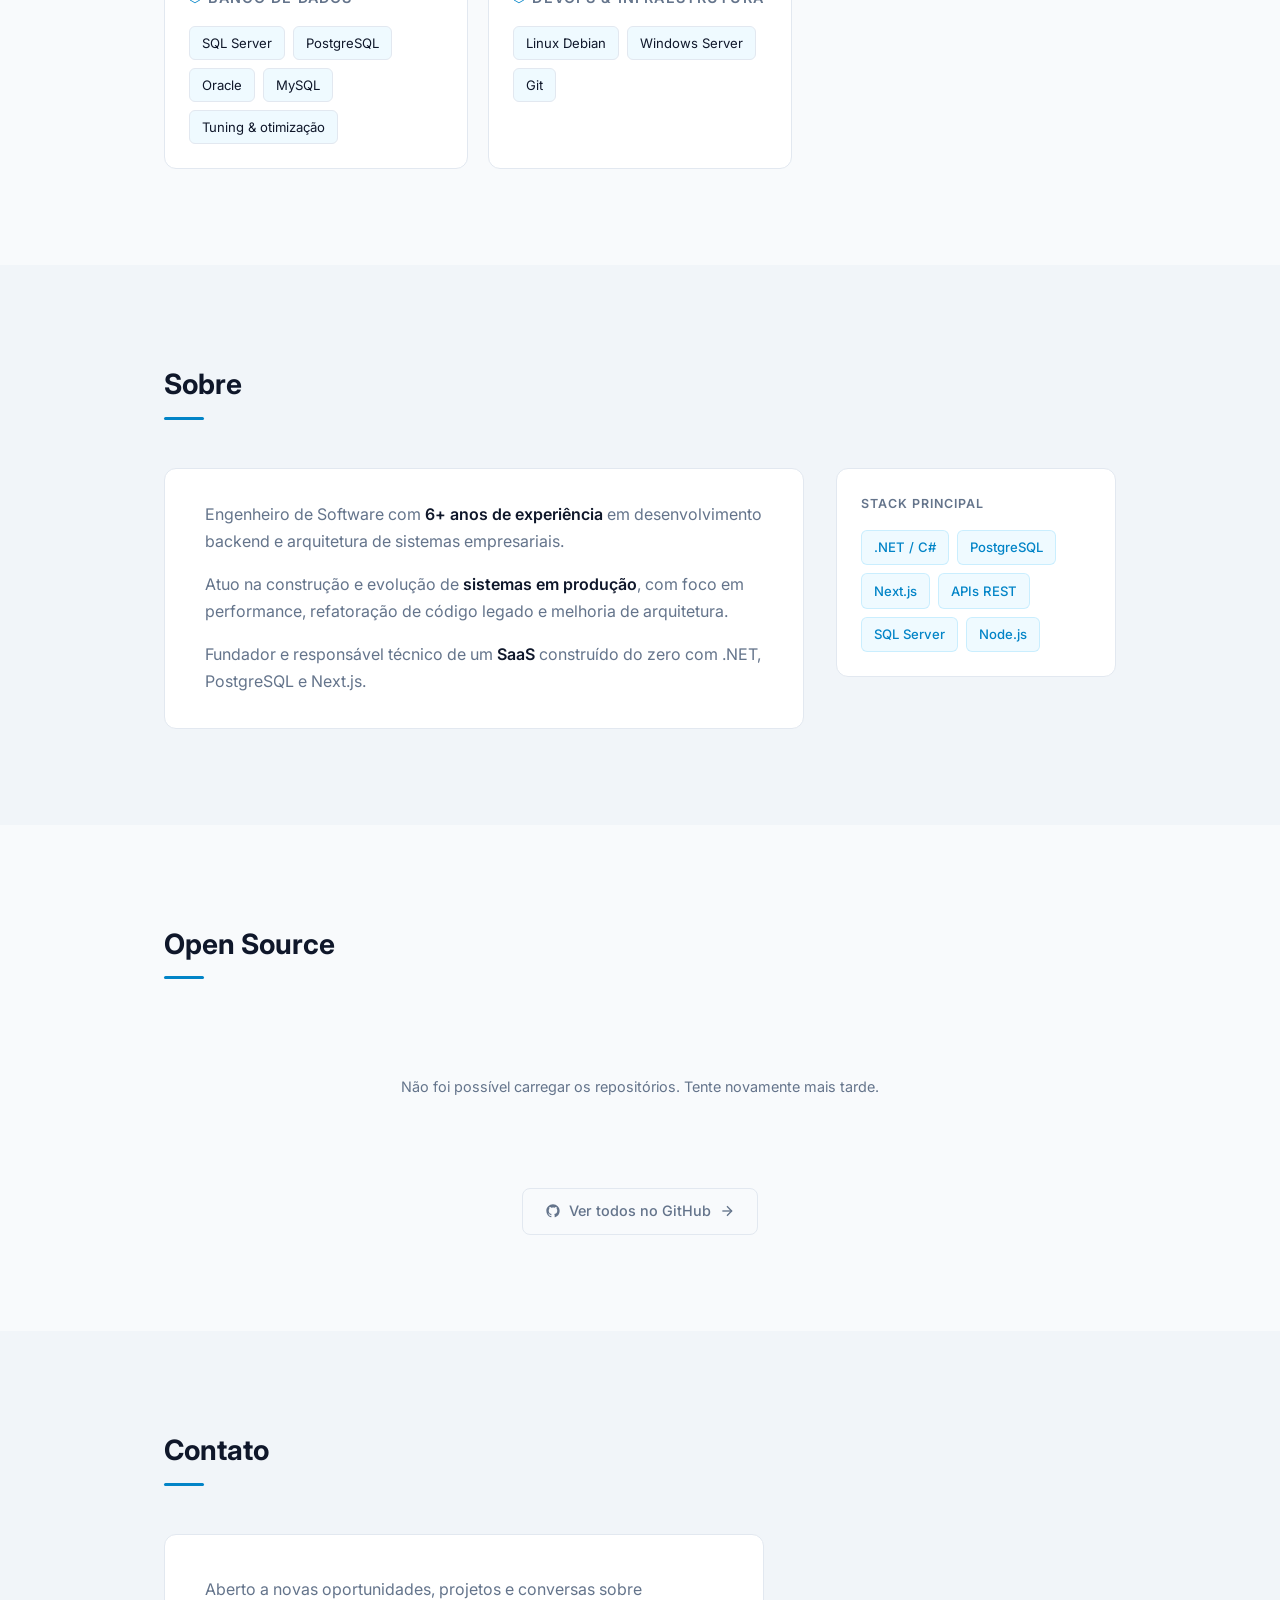
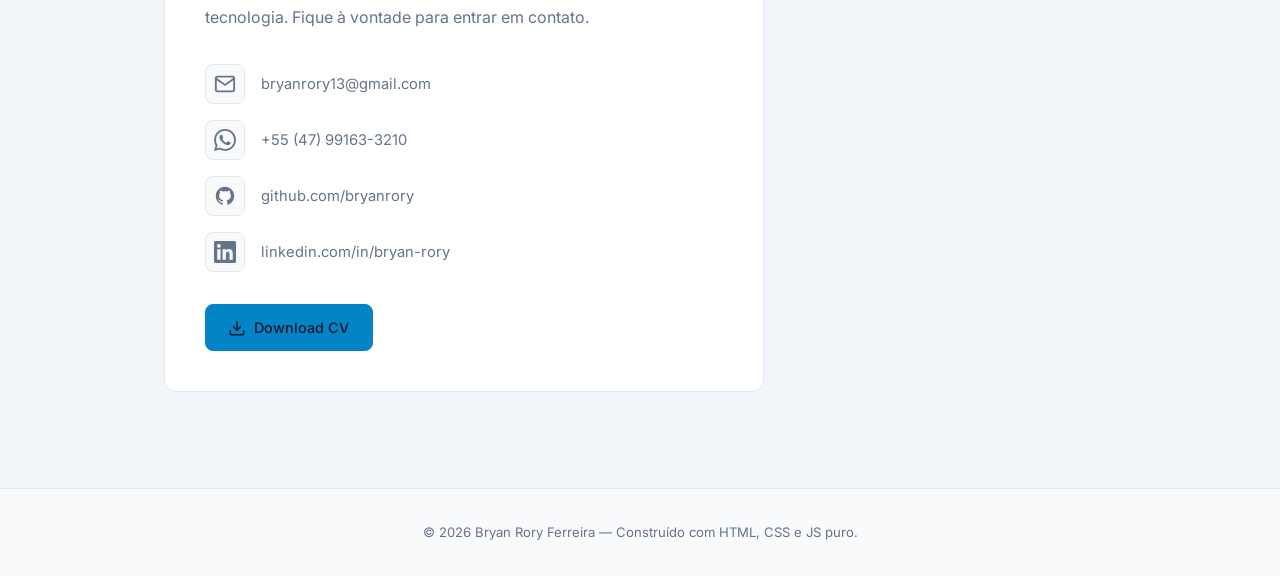
==== commit 4d676d61: "Reorder projects: EisenCare, Sistema Industrial, ai-agente-core, Stefy-Agent, M7 Marcenaria" ====
--- a/index.html
+++ b/index.html
@@ -142,6 +142,27 @@
         </article>
 
         <article class="project-card reveal">
+          <a href="projetos/sistema-industrial.html" class="project-card-link" aria-label="Ver detalhes do Sistema de Produção Industrial"></a>
+          <div class="project-img-wrap">
+            <img src="assets/projetos/sistema-industrial/principal.png" alt="Sistema de Produção Industrial" class="project-img" onerror="this.style.display='none'" />
+            <div class="project-img-placeholder"><span>SI</span></div>
+          </div>
+          <div class="project-body">
+            <h3 class="project-name">Sistema de Produção Industrial</h3>
+            <p class="project-desc">
+              Manutenção, correção de erros críticos e melhoria de desempenho em
+              sistema corporativo Delphi para cliente do setor automotivo.
+            </p>
+            <div class="stack-tags">
+              <span class="tag">Delphi</span>
+              <span class="tag">SQL Server</span>
+              <span class="tag">Azure</span>
+              <span class="tag">EurekaLog</span>
+            </div>
+          </div>
+        </article>
+
+        <article class="project-card reveal">
           <a href="projetos/ai-agente-core.html" class="project-card-link" aria-label="Ver detalhes do ai-agente-core"></a>
           <div class="project-img-wrap">
             <img src="assets/projetos/ai-agente-core.png" alt="ai-agente-core" class="project-img" onerror="this.style.display='none'" />
@@ -216,27 +237,6 @@
                 Visitar site
                 <svg viewBox="0 0 24 24" fill="none" stroke="currentColor" stroke-width="2" width="14" height="14"><path d="M18 13v6a2 2 0 0 1-2 2H5a2 2 0 0 1-2-2V8a2 2 0 0 1 2-2h6"/><polyline points="15,3 21,3 21,9"/><line x1="10" y1="14" x2="21" y2="3"/></svg>
               </a>
-            </div>
-          </div>
-        </article>
-
-        <article class="project-card reveal">
-          <a href="projetos/sistema-industrial.html" class="project-card-link" aria-label="Ver detalhes do Sistema de Produção Industrial"></a>
-          <div class="project-img-wrap">
-            <img src="assets/projetos/sistema-industrial/principal.png" alt="Sistema de Produção Industrial" class="project-img" onerror="this.style.display='none'" />
-            <div class="project-img-placeholder"><span>SI</span></div>
-          </div>
-          <div class="project-body">
-            <h3 class="project-name">Sistema de Produção Industrial</h3>
-            <p class="project-desc">
-              Manutenção, correção de erros críticos e melhoria de desempenho em
-              sistema corporativo Delphi para cliente do setor automotivo.
-            </p>
-            <div class="stack-tags">
-              <span class="tag">Delphi</span>
-              <span class="tag">SQL Server</span>
-              <span class="tag">Azure</span>
-              <span class="tag">EurekaLog</span>
             </div>
           </div>
         </article>
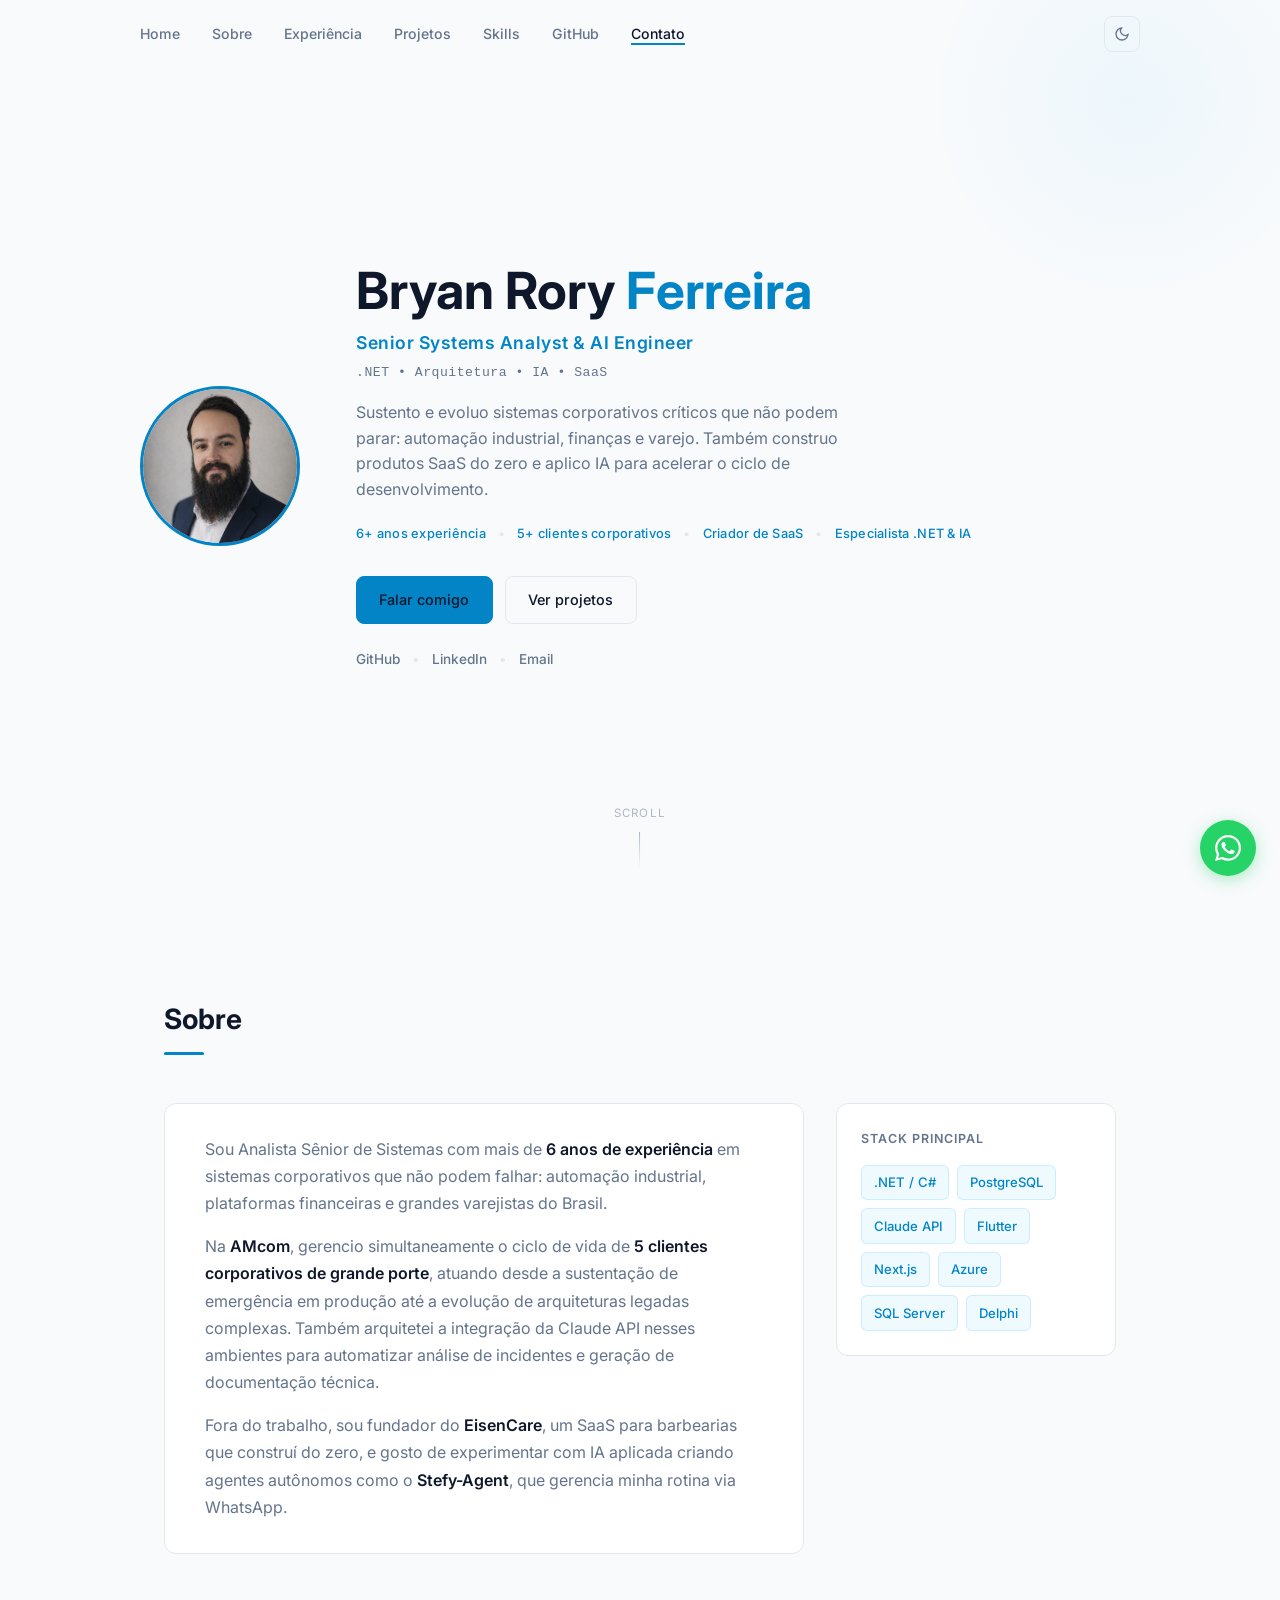
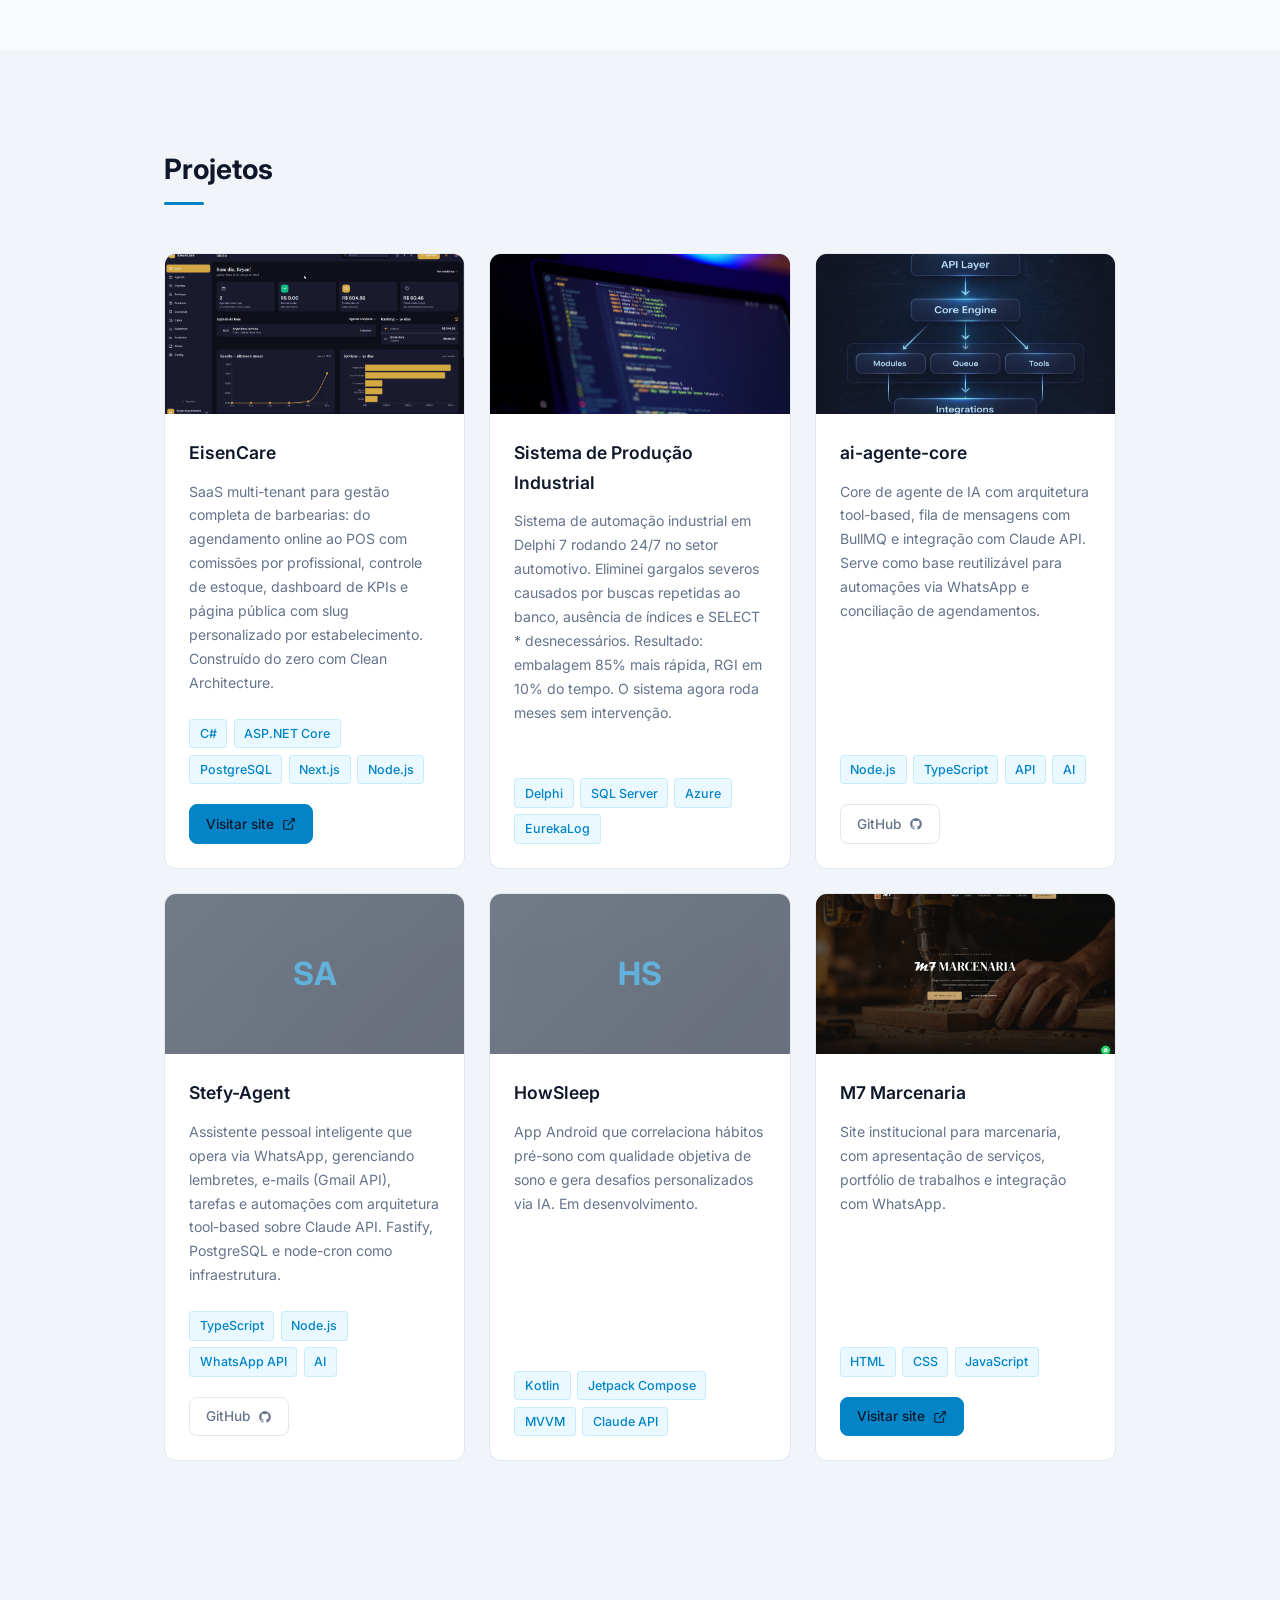
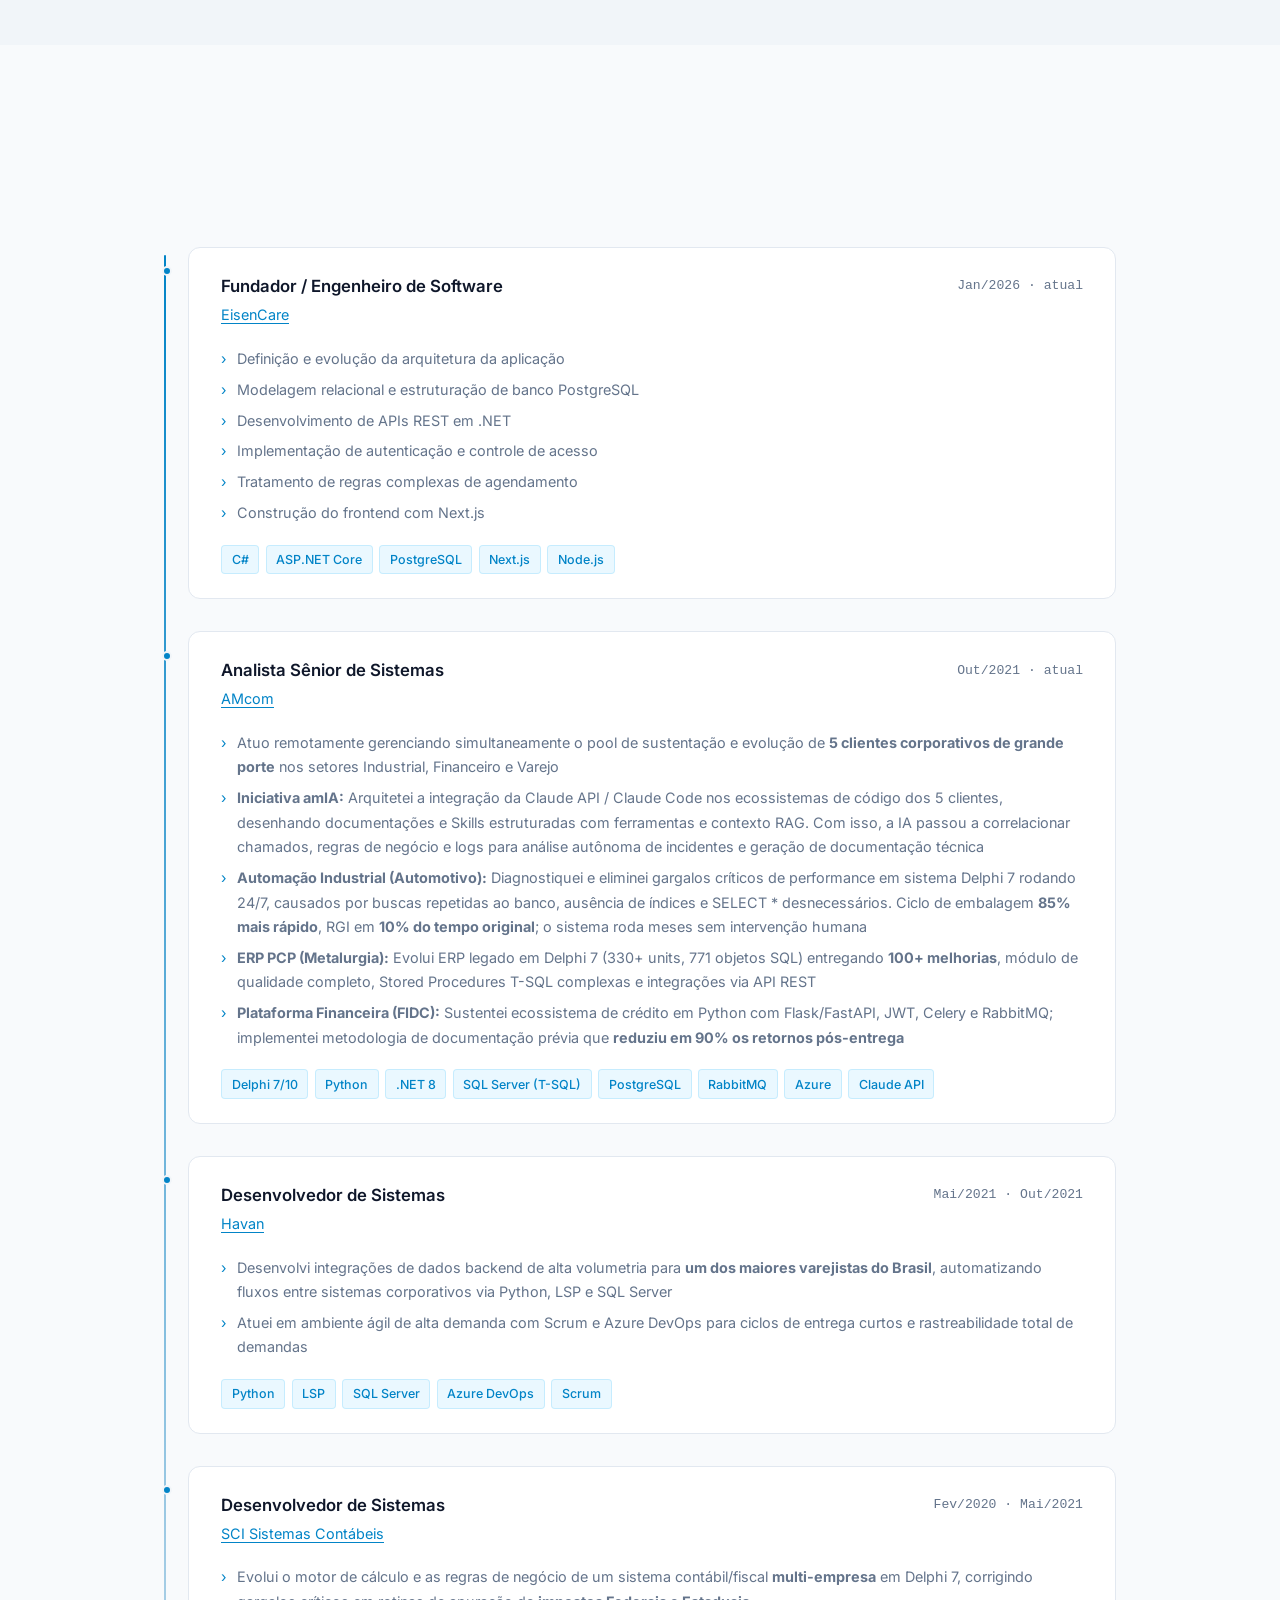
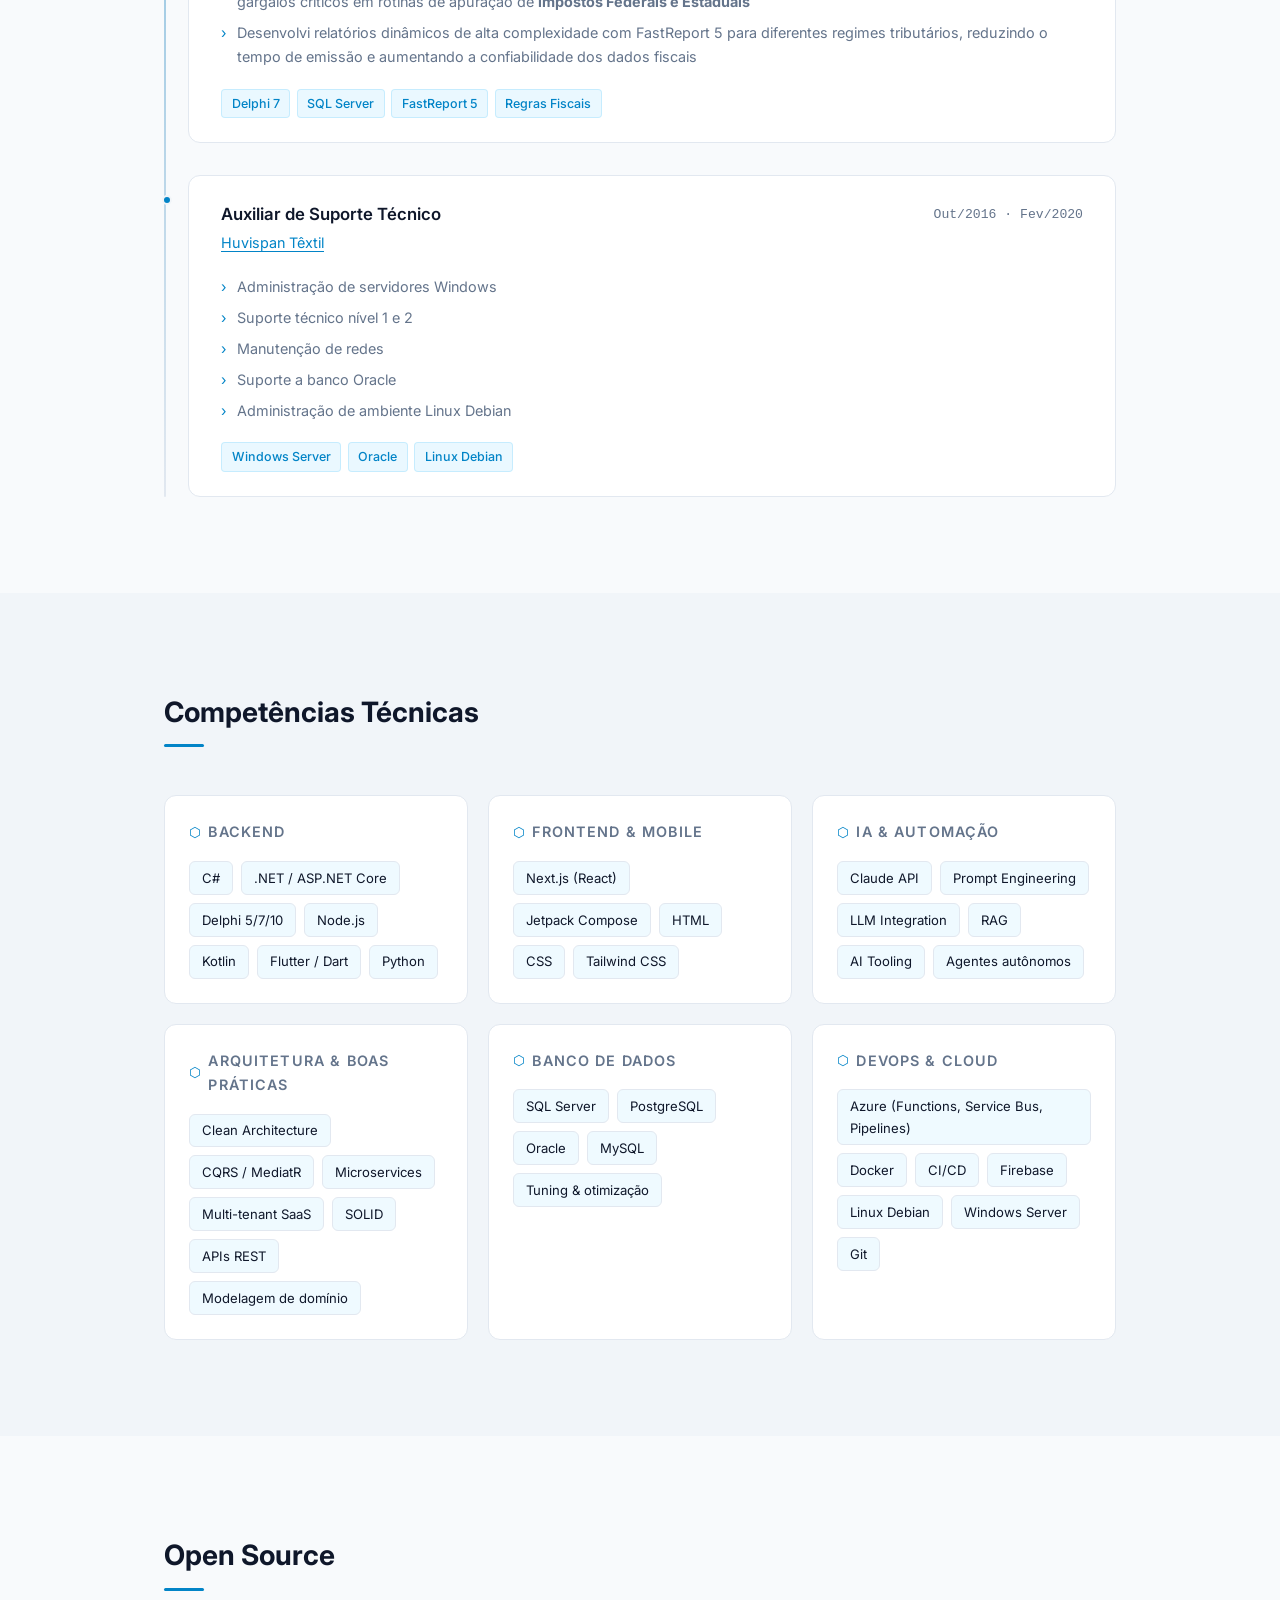
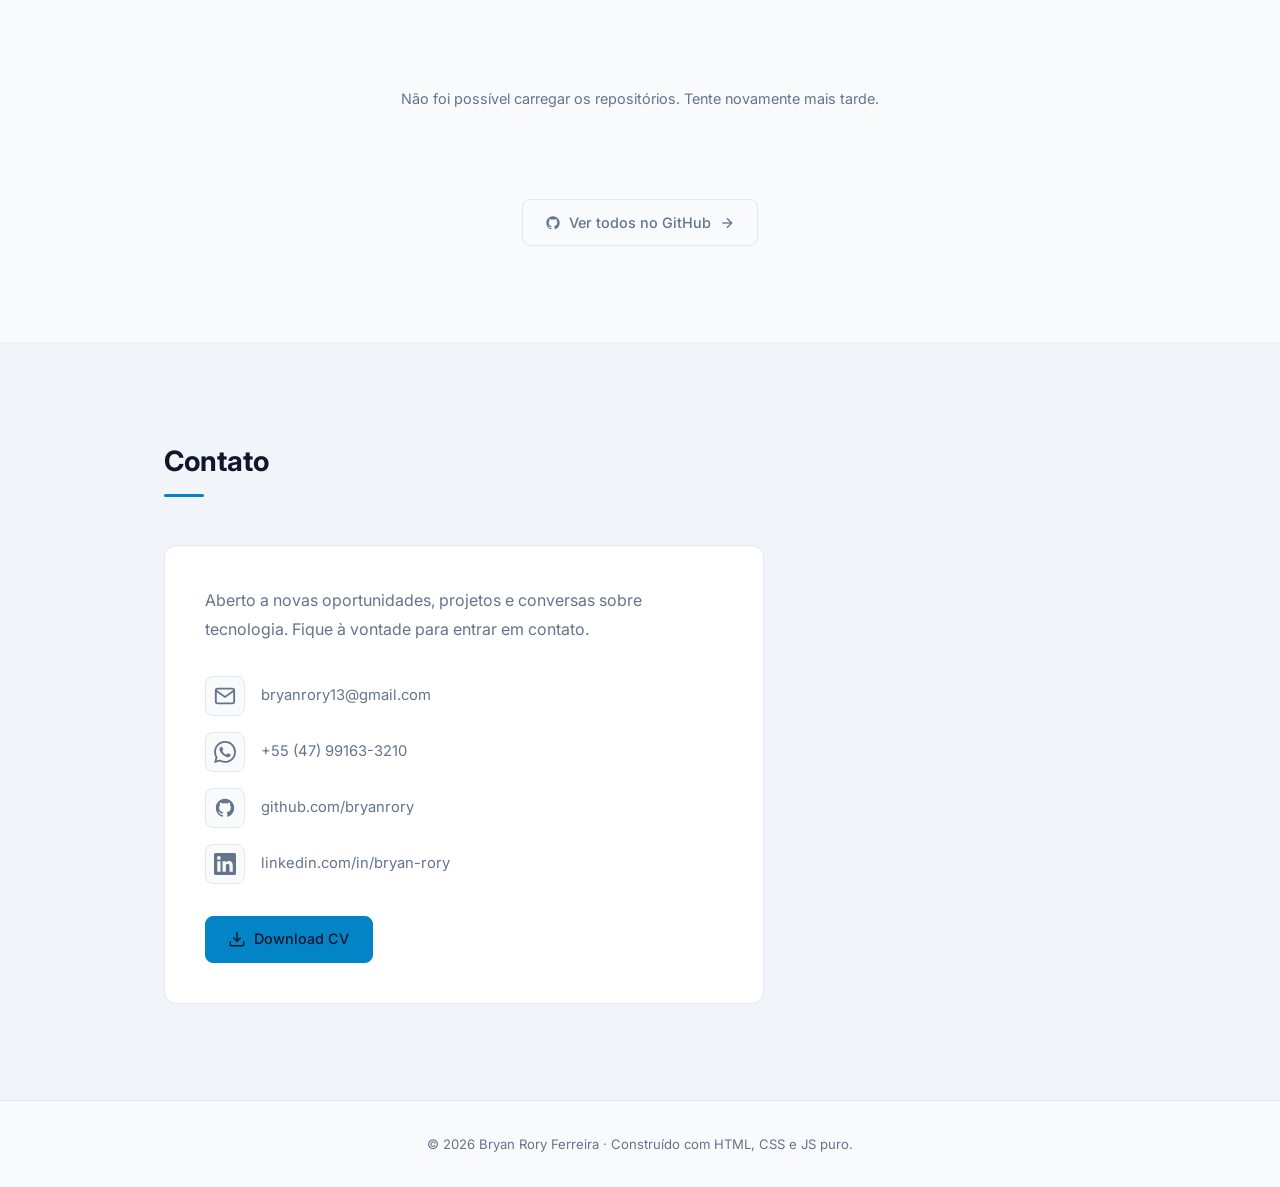
==== commit 12e48e13: "Major portfolio refresh: seniority, AI expertise, section reorder and content improvements - Update " ====
--- a/index.html
+++ b/index.html
@@ -4,25 +4,25 @@
   <meta charset="UTF-8" />
   <meta name="viewport" content="width=device-width, initial-scale=1.0" />
   <!-- SEO: descrição baseada no currículo -->
-  <meta name="description" content="Bryan Rory Ferreira — Engenheiro de Software com mais de 6 anos de experiência em  Delphi, .NET, sistemas legados e SaaS. Portfólio profissional e currículo online." />
+  <meta name="description" content="Bryan Rory Ferreira, Senior Systems Analyst & AI Engineer com 6+ anos em sistemas corporativos críticos, .NET, integração de IA/LLM e SaaS. Portfólio profissional." />
   <meta name="author" content="Bryan Rory Ferreira" />
-  <meta name="keywords" content="engenheiro de software, desenvolvedor .NET, C#, Delphi, Node.js, Next.js, ASP.NET Core, sistemas legados, SaaS, portfólio, Bryan Rory Ferreira, desenvolvedor back-end, PostgreSQL, SQL Server, AMcom, EisenCare" />
+  <meta name="keywords" content="senior systems analyst, AI engineer, desenvolvedor .NET, C#, Delphi, Node.js, Next.js, ASP.NET Core, Kotlin, Flutter, Azure, Docker, sistemas legados, SaaS, portfólio, Bryan Rory Ferreira, desenvolvedor back-end, PostgreSQL, SQL Server, Claude API, prompt engineering, LLM, AMcom, EisenCare" />
   <meta name="robots" content="index, follow" />
   <link rel="canonical" href="https://bryanrory.github.io/" />
   <!-- Open Graph -->
-  <meta property="og:title" content="Bryan Rory Ferreira — Engenheiro de Software | .NET | Sistemas Legados & SaaS" />
-  <meta property="og:description" content="Portfólio de Bryan Rory Ferreira. Desenvolvedor com mais de 8 anos de experiência em  Delphi, .NET e construção de produto SaaS." />
+  <meta property="og:title" content="Bryan Rory Ferreira | Senior Systems Analyst & AI Engineer | .NET | SaaS" />
+  <meta property="og:description" content="Portfólio de Bryan Rory Ferreira. Senior Systems Analyst & AI Engineer com 6+ anos em sistemas corporativos críticos, .NET, IA/LLM e SaaS." />
   <meta property="og:type" content="website" />
   <meta property="og:url" content="https://bryanrory.github.io/" />
   <meta property="og:image" content="https://bryanrory.github.io/assets/foto.jpg" />
   <meta property="og:locale" content="pt_BR" />
-  <meta property="og:site_name" content="Bryan Rory Ferreira — Portfólio" />
+  <meta property="og:site_name" content="Bryan Rory Ferreira | Portfólio" />
   <!-- Twitter Card -->
   <meta name="twitter:card" content="summary_large_image" />
-  <meta name="twitter:title" content="Bryan Rory Ferreira — Engenheiro de Software | .NET | Sistemas Legados & SaaS" />
-  <meta name="twitter:description" content="Portfólio de Bryan Rory Ferreira. Desenvolvedor com mais de 6 anos de experiência em Delphi, .NET e SaaS." />
+  <meta name="twitter:title" content="Bryan Rory Ferreira | Senior Systems Analyst & AI Engineer | .NET | SaaS" />
+  <meta name="twitter:description" content="Portfólio de Bryan Rory Ferreira. Senior Systems Analyst & AI Engineer com 6+ anos em sistemas corporativos críticos, .NET e IA." />
   <meta name="twitter:image" content="https://bryanrory.github.io/assets/foto.jpg" />
-  <title>Bryan Rory Ferreira — Engenheiro de Software | .NET | Arquitetura</title>
+  <title>Bryan Rory Ferreira | Senior Systems Analyst & AI Engineer | .NET</title>
   <link rel="stylesheet" href="style.css" />
   <link rel="preconnect" href="https://fonts.googleapis.com" />
   <link href="https://fonts.googleapis.com/css2?family=Inter:wght@300;400;500;600;700&display=swap" rel="stylesheet" />
@@ -34,10 +34,10 @@
     <div class="nav-inner">
       <ul class="nav-links" id="nav-drawer" role="navigation" aria-label="Menu principal">
         <li><a href="index.html">Home</a></li>
+        <li><a href="#sobre">Sobre</a></li>
+        <li><a href="#experiencia">Experiência</a></li>
         <li><a href="#projetos">Projetos</a></li>
-        <li><a href="#experiencia">Experiência</a></li>
         <li><a href="#competencias">Skills</a></li>
-        <li><a href="#sobre">Sobre</a></li>
         <li><a href="#github">GitHub</a></li>
         <li><a href="#contato">Contato</a></li>
       </ul>
@@ -64,19 +64,18 @@
         <!-- Nome completo — maior elemento visual -->
         <h1 class="hero-name">Bryan Rory <span class="highlight">Ferreira</span></h1>
         <!-- Título profissional -->
-        <p class="hero-tag">Software Engineer</p>
+        <p class="hero-tag">Senior Systems Analyst & AI Engineer</p>
         <!-- Especializações -->
-        <p class="hero-subtag">.NET • Arquitetura • SaaS</p>
+        <p class="hero-subtag">.NET • Arquitetura • IA • SaaS</p>
         <!-- Frase de posicionamento -->
         <p class="hero-desc">
-          Ajudo empresas a evoluir sistemas .NET complexos com foco em
-          arquitetura, performance e escalabilidade.
+          Sustento e evoluo sistemas corporativos críticos que não podem parar: automação industrial, finanças e varejo. Também construo produtos SaaS do zero e aplico IA para acelerar o ciclo de desenvolvimento.
         </p>
         <div class="hero-stats">
           <span class="hero-stat">6+ anos experiência</span>
-          <span class="hero-stat">10+ projetos entregues</span>
+          <span class="hero-stat">5+ clientes corporativos</span>
           <span class="hero-stat">Criador de SaaS</span>
-          <span class="hero-stat">Especialista .NET</span>
+          <span class="hero-stat">Especialista .NET & IA</span>
         </div>
         <div class="hero-btns">
           <!-- PRIMARY CTA -->
@@ -104,13 +103,51 @@
     </div>
   </section>
 
+  <!-- ===================== RESUMO PROFISSIONAL ===================== -->
+  <section class="section" id="sobre">
+    <div class="container">
+      <h2 class="section-title reveal">Sobre</h2>
+      <div class="about-content reveal">
+        <div class="about-card">
+          <p>
+            Sou Analista Sênior de Sistemas com mais de <strong>6 anos de experiência</strong> em sistemas corporativos
+            que não podem falhar: automação industrial, plataformas financeiras e grandes varejistas do Brasil.
+          </p>
+          <p>
+            Na <strong>AMcom</strong>, gerencio simultaneamente o ciclo de vida de <strong>5 clientes corporativos de grande porte</strong>,
+            atuando desde a sustentação de emergência em produção até a evolução de arquiteturas legadas complexas.
+            Também arquitetei a integração da Claude API nesses ambientes para automatizar análise de incidentes
+            e geração de documentação técnica.
+          </p>
+          <p>
+            Fora do trabalho, sou fundador do <strong>EisenCare</strong>, um SaaS para barbearias que construí do zero,
+            e gosto de experimentar com IA aplicada criando agentes autônomos como o <strong>Stefy-Agent</strong>,
+            que gerencia minha rotina via WhatsApp.
+          </p>
+        </div>
+        <div class="about-stack">
+          <h3 class="about-stack-title">Stack principal</h3>
+          <div class="about-stack-grid">
+            <span class="about-stack-item">.NET / C#</span>
+            <span class="about-stack-item">PostgreSQL</span>
+            <span class="about-stack-item">Claude API</span>
+            <span class="about-stack-item">Flutter</span>
+            <span class="about-stack-item">Next.js</span>
+            <span class="about-stack-item">Azure</span>
+            <span class="about-stack-item">SQL Server</span>
+            <span class="about-stack-item">Delphi</span>
+          </div>
+        </div>
+      </div>
+    </div>
+  </section>
+
   <!-- ===================== PROJETOS ===================== -->
-  <section class="section" id="projetos">
+  <section class="section section-alt" id="projetos">
     <div class="container">
       <h2 class="section-title reveal">Projetos</h2>
       <div class="projects-grid">
 
-        <!-- Para adicionar um novo projeto, copie o bloco abaixo e cole aqui -->
         <article class="project-card reveal">
           <a href="projetos/eisencare.html" class="project-card-link" aria-label="Ver detalhes do EisenCare"></a>
           <div class="project-img-wrap">
@@ -122,8 +159,7 @@
           <div class="project-body">
             <h3 class="project-name">EisenCare</h3>
             <p class="project-desc">
-              Plataforma SaaS para gestão de barbearias, focada em agendamento online,
-              organização operacional e redução de faltas.
+              SaaS multi-tenant para gestão completa de barbearias: do agendamento online ao POS com comissões por profissional, controle de estoque, dashboard de KPIs e página pública com slug personalizado por estabelecimento. Construído do zero com Clean Architecture.
             </p>
             <div class="stack-tags">
               <span class="tag">C#</span>
@@ -150,8 +186,7 @@
           <div class="project-body">
             <h3 class="project-name">Sistema de Produção Industrial</h3>
             <p class="project-desc">
-              Manutenção, correção de erros críticos e melhoria de desempenho em
-              sistema corporativo Delphi para cliente do setor automotivo.
+              Sistema de automação industrial em Delphi 7 rodando 24/7 no setor automotivo. Eliminei gargalos severos causados por buscas repetidas ao banco, ausência de índices e SELECT * desnecessários. Resultado: embalagem 85% mais rápida, RGI em 10% do tempo. O sistema agora roda meses sem intervenção.
             </p>
             <div class="stack-tags">
               <span class="tag">Delphi</span>
@@ -171,7 +206,7 @@
           <div class="project-body">
             <h3 class="project-name">ai-agente-core</h3>
             <p class="project-desc">
-              Backend para agente de IA com arquitetura modular, integração com APIs e automações.
+              Core de agente de IA com arquitetura tool-based, fila de mensagens com BullMQ e integração com Claude API. Serve como base reutilizável para automações via WhatsApp e conciliação de agendamentos.
             </p>
             <div class="stack-tags">
               <span class="tag">Node.js</span>
@@ -197,8 +232,7 @@
           <div class="project-body">
             <h3 class="project-name">Stefy-Agent</h3>
             <p class="project-desc">
-              Agente de IA pessoal com arquitetura baseada em ferramentas, automação WhatsApp,
-              lembretes, gestão de e-mails e tarefas.
+              Assistente pessoal inteligente que opera via WhatsApp, gerenciando lembretes, e-mails (Gmail API), tarefas e automações com arquitetura tool-based sobre Claude API. Fastify, PostgreSQL e node-cron como infraestrutura.
             </p>
             <div class="stack-tags">
               <span class="tag">TypeScript</span>
@@ -216,9 +250,30 @@
         </article>
 
         <article class="project-card reveal">
+          <a href="projetos/howsleep.html" class="project-card-link" aria-label="Ver detalhes do HowSleep"></a>
+          <div class="project-img-wrap">
+            <img src="assets/projetos/howsleep.png" alt="HowSleep" class="project-img" onerror="this.style.display='none'" />
+            <div class="project-img-placeholder"><span>HS</span></div>
+          </div>
+          <div class="project-body">
+            <h3 class="project-name">HowSleep</h3>
+            <p class="project-desc">
+              App Android que correlaciona hábitos pré-sono com qualidade objetiva de sono
+              e gera desafios personalizados via IA. Em desenvolvimento.
+            </p>
+            <div class="stack-tags">
+              <span class="tag">Kotlin</span>
+              <span class="tag">Jetpack Compose</span>
+              <span class="tag">MVVM</span>
+              <span class="tag">Claude API</span>
+            </div>
+          </div>
+        </article>
+
+        <article class="project-card reveal">
           <a href="projetos/m7marcenaria.html" class="project-card-link" aria-label="Ver detalhes do M7 Marcenaria"></a>
           <div class="project-img-wrap">
-            <img src="assets/projetos/m7marcenaria/m7marcenaria.png" alt="M7 Marcenaria — Site institucional" class="project-img" onerror="this.style.display='none'" />
+            <img src="assets/projetos/m7marcenaria/m7marcenaria.png" alt="M7 Marcenaria, site institucional" class="project-img" onerror="this.style.display='none'" />
             <div class="project-img-placeholder"><span>M7</span></div>
           </div>
           <div class="project-body">
@@ -252,7 +307,7 @@
   </section>
 
   <!-- ===================== EXPERIÊNCIA ===================== -->
-  <section class="section section-alt" id="experiencia">
+  <section class="section" id="experiencia">
     <div class="container">
       <h2 class="section-title reveal">Experiência Profissional</h2>
       <div class="timeline">
@@ -266,9 +321,9 @@
             <div class="timeline-header">
               <div>
                 <h3 class="timeline-role">Fundador / Engenheiro de Software</h3>
-                <p class="timeline-company">EisenCare</p>
+                <p class="timeline-company"><a href="https://www.eisencare.com" target="_blank" rel="noopener" style="color: inherit; text-decoration: underline; text-underline-offset: 3px;">EisenCare</a></p>
               </div>
-              <span class="timeline-period">Jan/2026 — atual</span>
+              <span class="timeline-period">Jan/2026 · atual</span>
             </div>
             <ul class="timeline-desc">
               <li>Definição e evolução da arquitetura da aplicação</li>
@@ -294,22 +349,27 @@
           <div class="timeline-card">
             <div class="timeline-header">
               <div>
-                <h3 class="timeline-role">Desenvolvedor de Sistemas</h3>
-                <p class="timeline-company">AMcom</p>
+                <h3 class="timeline-role">Analista Sênior de Sistemas</h3>
+                <p class="timeline-company"><a href="https://amcom.com.br/" target="_blank" rel="noopener" style="color: inherit; text-decoration: underline; text-underline-offset: 3px;">AMcom</a></p>
               </div>
-              <span class="timeline-period">Out/2021 — atual</span>
+              <span class="timeline-period">Out/2021 · atual</span>
             </div>
             <ul class="timeline-desc">
-              <li>Manutenção e evolução de sistemas legados em Delphi</li>
-              <li>Análise e correção de erros críticos em produção</li>
-              <li>Otimização de queries SQL e melhoria de desempenho</li>
-              <li>Refatoração de trechos complexos de código</li>
-              <li>Integração com SQL Server e controle de versão com Git</li>
+              <li>Atuo remotamente gerenciando simultaneamente o pool de sustentação e evolução de <strong>5 clientes corporativos de grande porte</strong> nos setores Industrial, Financeiro e Varejo</li>
+              <li><strong>Iniciativa amIA:</strong> Arquitetei a integração da Claude API / Claude Code nos ecossistemas de código dos 5 clientes, desenhando documentações e Skills estruturadas com ferramentas e contexto RAG. Com isso, a IA passou a correlacionar chamados, regras de negócio e logs para análise autônoma de incidentes e geração de documentação técnica</li>
+              <li><strong>Automação Industrial (Automotivo):</strong> Diagnostiquei e eliminei gargalos críticos de performance em sistema Delphi 7 rodando 24/7, causados por buscas repetidas ao banco, ausência de índices e SELECT * desnecessários. Ciclo de embalagem <strong>85% mais rápido</strong>, RGI em <strong>10% do tempo original</strong>; o sistema roda meses sem intervenção humana</li>
+              <li><strong>ERP PCP (Metalurgia):</strong> Evolui ERP legado em Delphi 7 (330+ units, 771 objetos SQL) entregando <strong>100+ melhorias</strong>, módulo de qualidade completo, Stored Procedures T-SQL complexas e integrações via API REST</li>
+              <li><strong>Plataforma Financeira (FIDC):</strong> Sustentei ecossistema de crédito em Python com Flask/FastAPI, JWT, Celery e RabbitMQ; implementei metodologia de documentação prévia que <strong>reduziu em 90% os retornos pós-entrega</strong></li>
             </ul>
             <div class="stack-tags">
               <span class="tag">Delphi 7/10</span>
-              <span class="tag">SQL Server</span>
-              <span class="tag">Git</span>
+              <span class="tag">Python</span>
+              <span class="tag">.NET 8</span>
+              <span class="tag">SQL Server (T-SQL)</span>
+              <span class="tag">PostgreSQL</span>
+              <span class="tag">RabbitMQ</span>
+              <span class="tag">Azure</span>
+              <span class="tag">Claude API</span>
             </div>
           </div>
         </div>
@@ -321,21 +381,20 @@
             <div class="timeline-header">
               <div>
                 <h3 class="timeline-role">Desenvolvedor de Sistemas</h3>
-                <p class="timeline-company">Havan</p>
+                <p class="timeline-company"><a href="https://www.havan.com.br/" target="_blank" rel="noopener" style="color: inherit; text-decoration: underline; text-underline-offset: 3px;">Havan</a></p>
               </div>
-              <span class="timeline-period">Mai/2021 — Out/2021</span>
+              <span class="timeline-period">Mai/2021 · Out/2021</span>
             </div>
             <ul class="timeline-desc">
-              <li>Desenvolvimento de funcionalidades internas</li>
-              <li>Integração entre sistemas corporativos</li>
-              <li>Atuação em ambiente ágil (Scrum)</li>
-              <li>Uso de Azure DevOps para gestão de tarefas e versionamento</li>
+              <li>Desenvolvi integrações de dados backend de alta volumetria para <strong>um dos maiores varejistas do Brasil</strong>, automatizando fluxos entre sistemas corporativos via Python, LSP e SQL Server</li>
+              <li>Atuei em ambiente ágil de alta demanda com Scrum e Azure DevOps para ciclos de entrega curtos e rastreabilidade total de demandas</li>
             </ul>
             <div class="stack-tags">
+              <span class="tag">Python</span>
               <span class="tag">LSP</span>
-              <span class="tag">Python</span>
               <span class="tag">SQL Server</span>
-              <span class="tag">Azure</span>
+              <span class="tag">Azure DevOps</span>
+              <span class="tag">Scrum</span>
             </div>
           </div>
         </div>
@@ -347,20 +406,19 @@
             <div class="timeline-header">
               <div>
                 <h3 class="timeline-role">Desenvolvedor de Sistemas</h3>
-                <p class="timeline-company">SCI Sistemas Contábeis</p>
+                <p class="timeline-company"><a href="https://www.sci.com.br/" target="_blank" rel="noopener" style="color: inherit; text-decoration: underline; text-underline-offset: 3px;">SCI Sistemas Contábeis</a></p>
               </div>
-              <span class="timeline-period">Fev/2020 — Mai/2021</span>
+              <span class="timeline-period">Fev/2020 · Mai/2021</span>
             </div>
             <ul class="timeline-desc">
-              <li>Desenvolvimento e manutenção de sistema contábil</li>
-              <li>Criação de relatórios com FastReport</li>
-              <li>Correções em código legado</li>
-              <li>Atendimento a demandas técnicas complexas</li>
+              <li>Evolui o motor de cálculo e as regras de negócio de um sistema contábil/fiscal <strong>multi-empresa</strong> em Delphi 7, corrigindo gargalos críticos em rotinas de apuração de <strong>impostos Federais e Estaduais</strong></li>
+              <li>Desenvolvi relatórios dinâmicos de alta complexidade com FastReport 5 para diferentes regimes tributários, reduzindo o tempo de emissão e aumentando a confiabilidade dos dados fiscais</li>
             </ul>
             <div class="stack-tags">
               <span class="tag">Delphi 7</span>
               <span class="tag">SQL Server</span>
               <span class="tag">FastReport 5</span>
+              <span class="tag">Regras Fiscais</span>
             </div>
           </div>
         </div>
@@ -372,9 +430,9 @@
             <div class="timeline-header">
               <div>
                 <h3 class="timeline-role">Auxiliar de Suporte Técnico</h3>
-                <p class="timeline-company">Huvispan Têxtil</p>
+                <p class="timeline-company"><a href="https://www.huvispan.com.br/" target="_blank" rel="noopener" style="color: inherit; text-decoration: underline; text-underline-offset: 3px;">Huvispan Têxtil</a></p>
               </div>
-              <span class="timeline-period">Out/2016 — Fev/2020</span>
+              <span class="timeline-period">Out/2016 · Fev/2020</span>
             </div>
             <ul class="timeline-desc">
               <li>Administração de servidores Windows</li>
@@ -396,7 +454,7 @@
   </section>
 
   <!-- ===================== COMPETENCIAS ===================== -->
-  <section class="section" id="competencias">
+  <section class="section section-alt" id="competencias">
     <div class="container">
       <h2 class="section-title reveal">Competências Técnicas</h2>
       <div class="skills-grid">
@@ -410,17 +468,36 @@
             <span class="skill-pill">.NET / ASP.NET Core</span>
             <span class="skill-pill">Delphi 5/7/10</span>
             <span class="skill-pill">Node.js</span>
+            <span class="skill-pill">Kotlin</span>
+            <span class="skill-pill">Flutter / Dart</span>
+            <span class="skill-pill">Python</span>
           </div>
         </div>
 
         <div class="skill-category reveal">
           <h3 class="skill-cat-title">
-            <span class="skill-icon">&#x2B21;</span> Frontend
+            <span class="skill-icon">&#x2B21;</span> Frontend &amp; Mobile
           </h3>
           <div class="skill-list">
             <span class="skill-pill">Next.js (React)</span>
+            <span class="skill-pill">Jetpack Compose</span>
             <span class="skill-pill">HTML</span>
             <span class="skill-pill">CSS</span>
+            <span class="skill-pill">Tailwind CSS</span>
+          </div>
+        </div>
+
+        <div class="skill-category reveal">
+          <h3 class="skill-cat-title">
+            <span class="skill-icon">&#x2B21;</span> IA &amp; Automação
+          </h3>
+          <div class="skill-list">
+            <span class="skill-pill">Claude API</span>
+            <span class="skill-pill">Prompt Engineering</span>
+            <span class="skill-pill">LLM Integration</span>
+            <span class="skill-pill">RAG</span>
+            <span class="skill-pill">AI Tooling</span>
+            <span class="skill-pill">Agentes autônomos</span>
           </div>
         </div>
 
@@ -429,12 +506,13 @@
             <span class="skill-icon">&#x2B21;</span> Arquitetura &amp; Boas Práticas
           </h3>
           <div class="skill-list">
-            <span class="skill-pill">Arquitetura em camadas</span>
+            <span class="skill-pill">Clean Architecture</span>
+            <span class="skill-pill">CQRS / MediatR</span>
+            <span class="skill-pill">Microservices</span>
+            <span class="skill-pill">Multi-tenant SaaS</span>
             <span class="skill-pill">SOLID</span>
-            <span class="skill-pill">Clean Code</span>
             <span class="skill-pill">APIs REST</span>
             <span class="skill-pill">Modelagem de domínio</span>
-            <span class="skill-pill">Git</span>
           </div>
         </div>
 
@@ -453,49 +531,19 @@
 
         <div class="skill-category reveal">
           <h3 class="skill-cat-title">
-            <span class="skill-icon">&#x2B21;</span> DevOps &amp; Infraestrutura
+            <span class="skill-icon">&#x2B21;</span> DevOps &amp; Cloud
           </h3>
           <div class="skill-list">
+            <span class="skill-pill">Azure (Functions, Service Bus, Pipelines)</span>
+            <span class="skill-pill">Docker</span>
+            <span class="skill-pill">CI/CD</span>
+            <span class="skill-pill">Firebase</span>
             <span class="skill-pill">Linux Debian</span>
             <span class="skill-pill">Windows Server</span>
             <span class="skill-pill">Git</span>
           </div>
         </div>
 
-      </div>
-    </div>
-  </section>
-
-  <!-- ===================== RESUMO PROFISSIONAL ===================== -->
-  <section class="section section-alt" id="sobre">
-    <div class="container">
-      <h2 class="section-title reveal">Sobre</h2>
-      <div class="about-content reveal">
-        <div class="about-card">
-          <p>
-            Engenheiro de Software com <strong>6+ anos de experiência</strong> em
-            desenvolvimento backend e arquitetura de sistemas empresariais.
-          </p>
-          <p>
-            Atuo na construção e evolução de <strong>sistemas em produção</strong>,
-            com foco em performance, refatoração de código legado e melhoria de arquitetura.
-          </p>
-          <p>
-            Fundador e responsável técnico de um <strong>SaaS</strong> construído
-            do zero com .NET, PostgreSQL e Next.js.
-          </p>
-        </div>
-        <div class="about-stack">
-          <h3 class="about-stack-title">Stack principal</h3>
-          <div class="about-stack-grid">
-            <span class="about-stack-item">.NET / C#</span>
-            <span class="about-stack-item">PostgreSQL</span>
-            <span class="about-stack-item">Next.js</span>
-            <span class="about-stack-item">APIs REST</span>
-            <span class="about-stack-item">SQL Server</span>
-            <span class="about-stack-item">Node.js</span>
-          </div>
-        </div>
       </div>
     </div>
   </section>
@@ -578,7 +626,7 @@
   <!-- ===================== FOOTER ===================== -->
   <footer class="footer">
     <div class="container">
-      <p>&#169; <span id="year"></span> Bryan Rory Ferreira &#8212; Construído com HTML, CSS e JS puro.</p>
+      <p>&#169; <span id="year"></span> Bryan Rory Ferreira · Construído com HTML, CSS e JS puro.</p>
     </div>
   </footer>
 
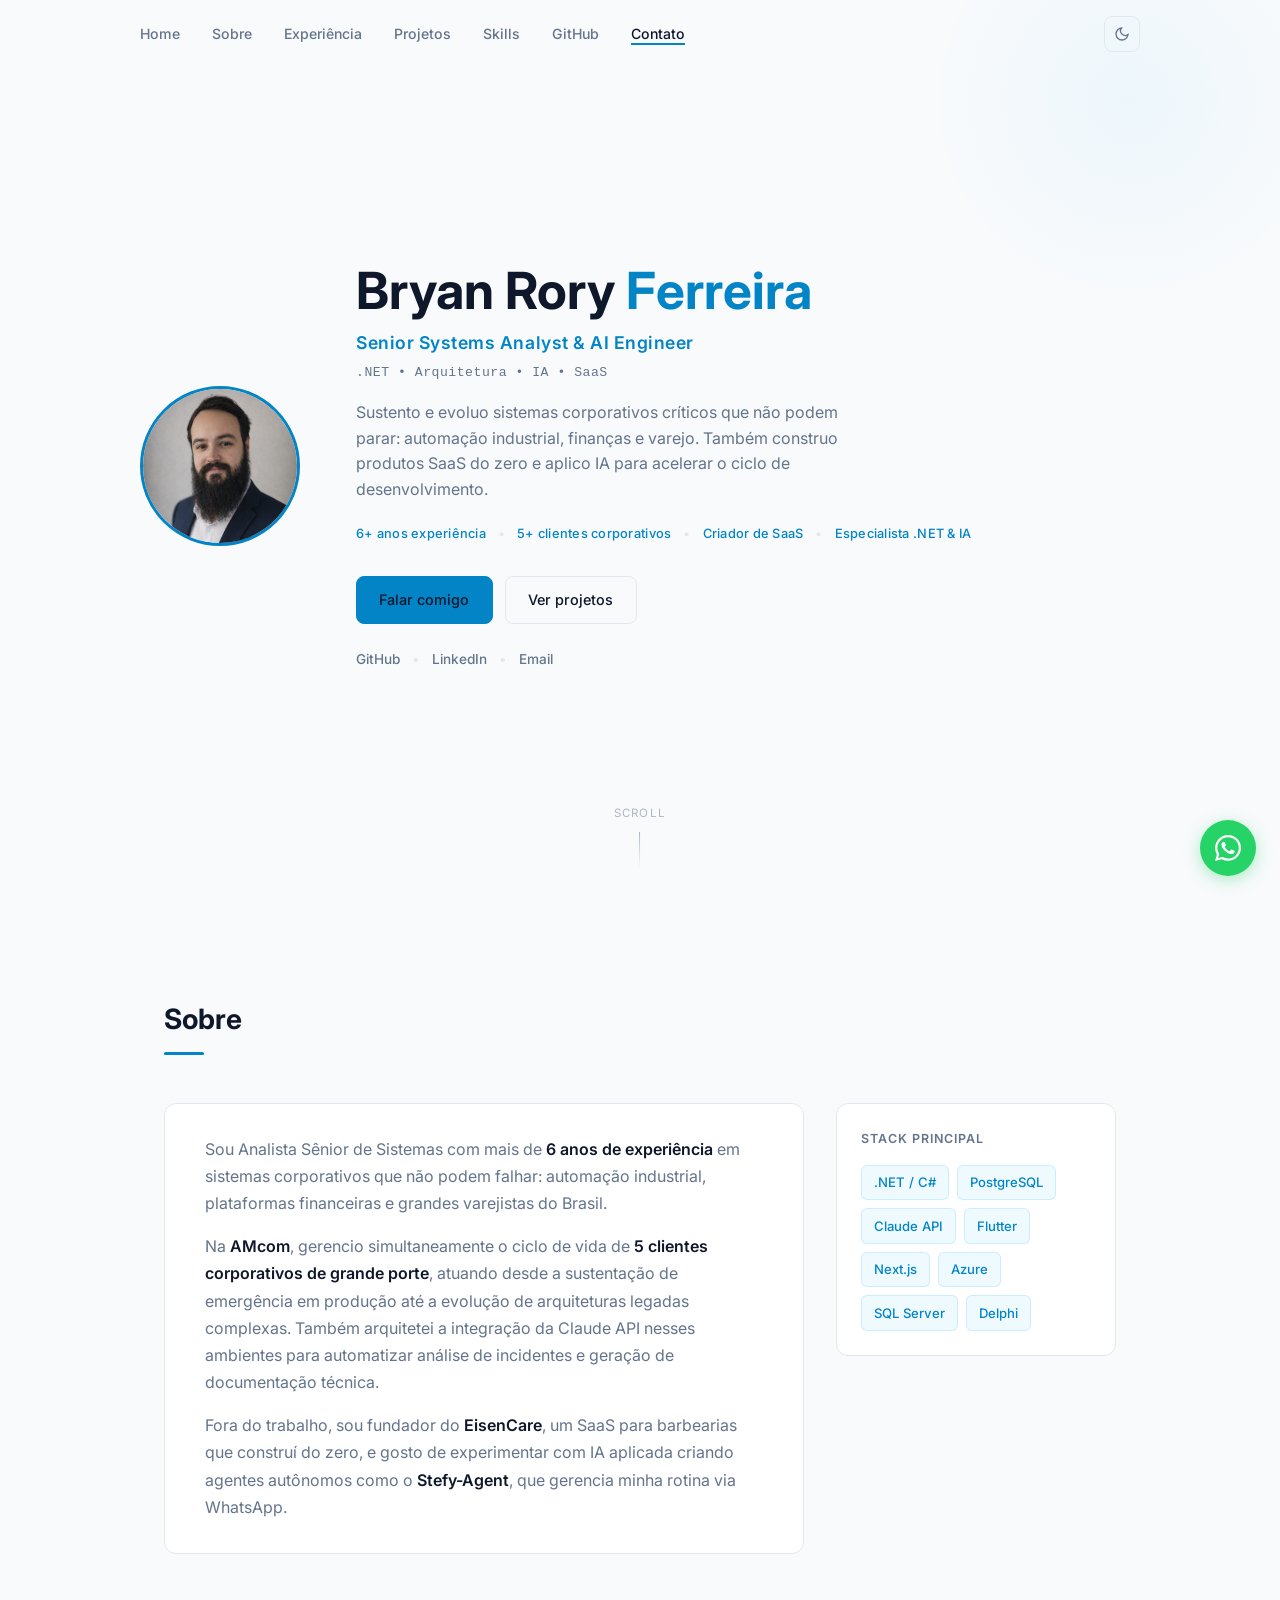
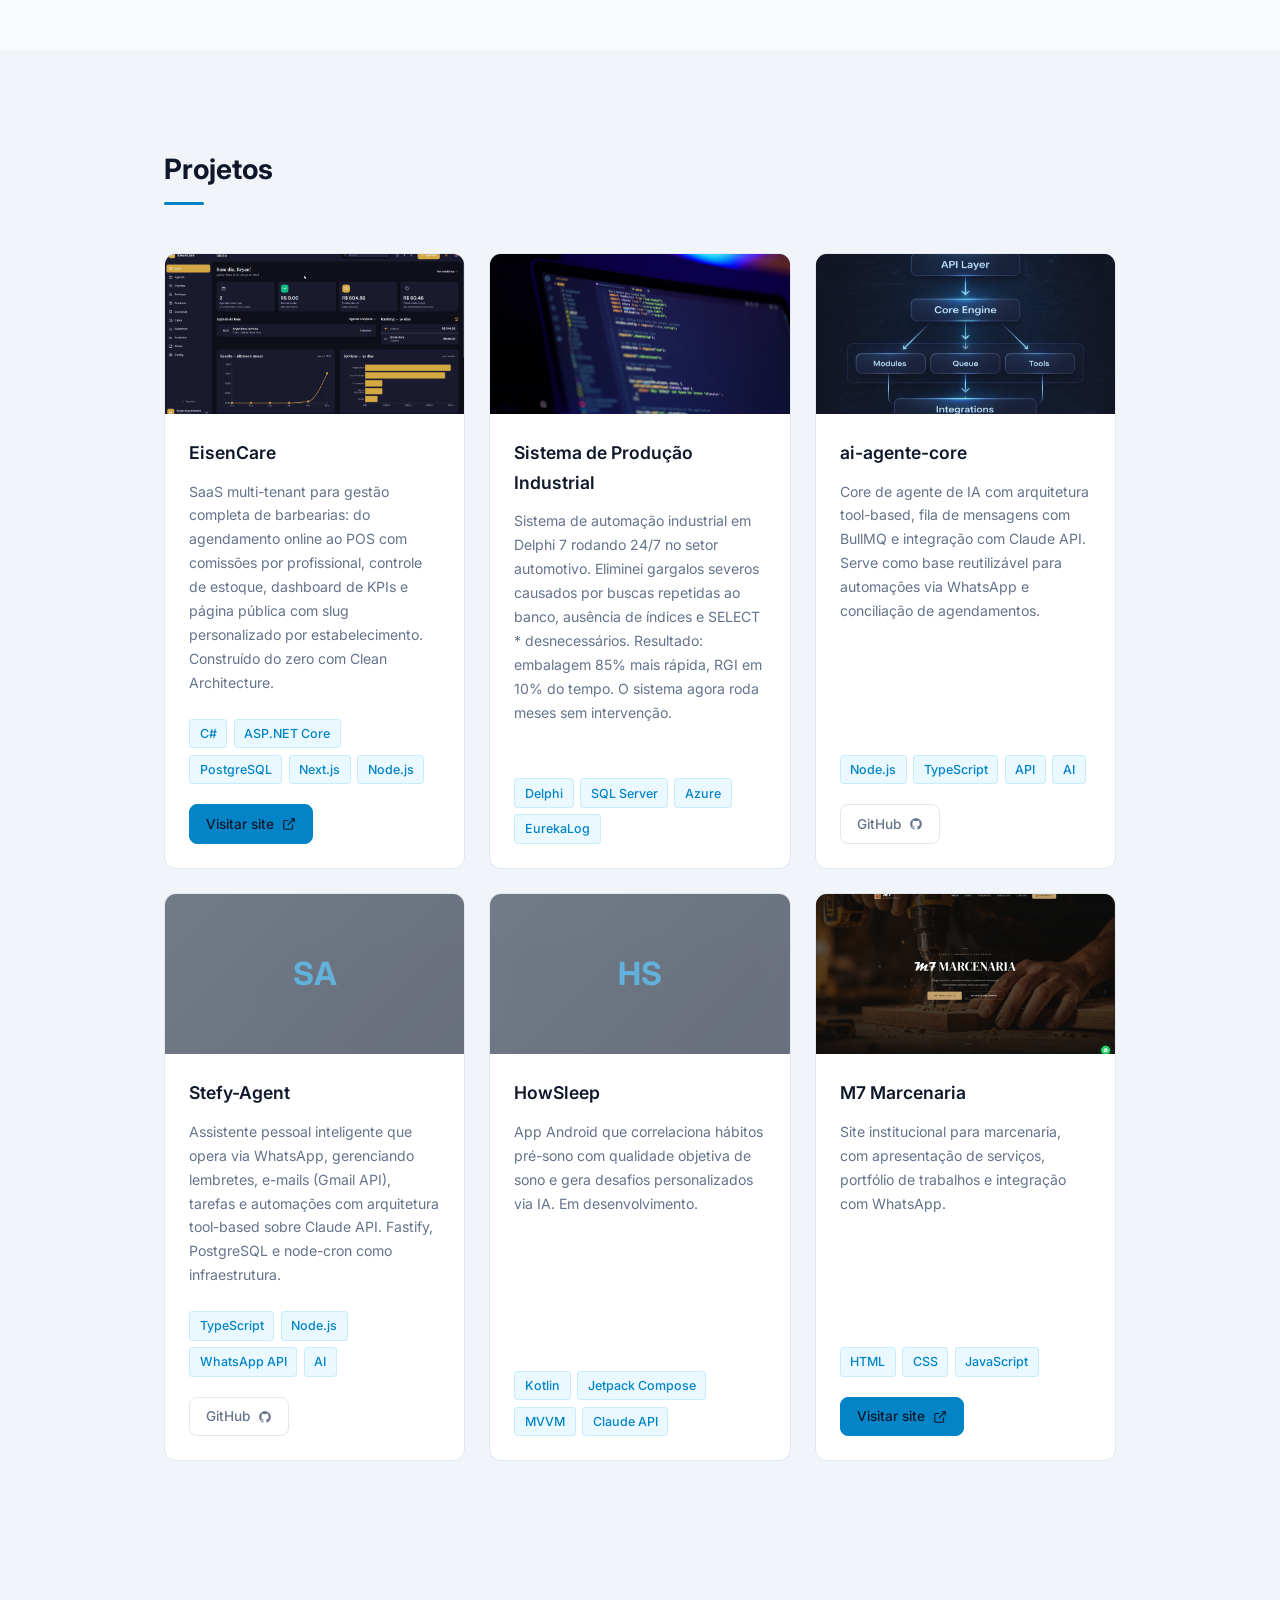
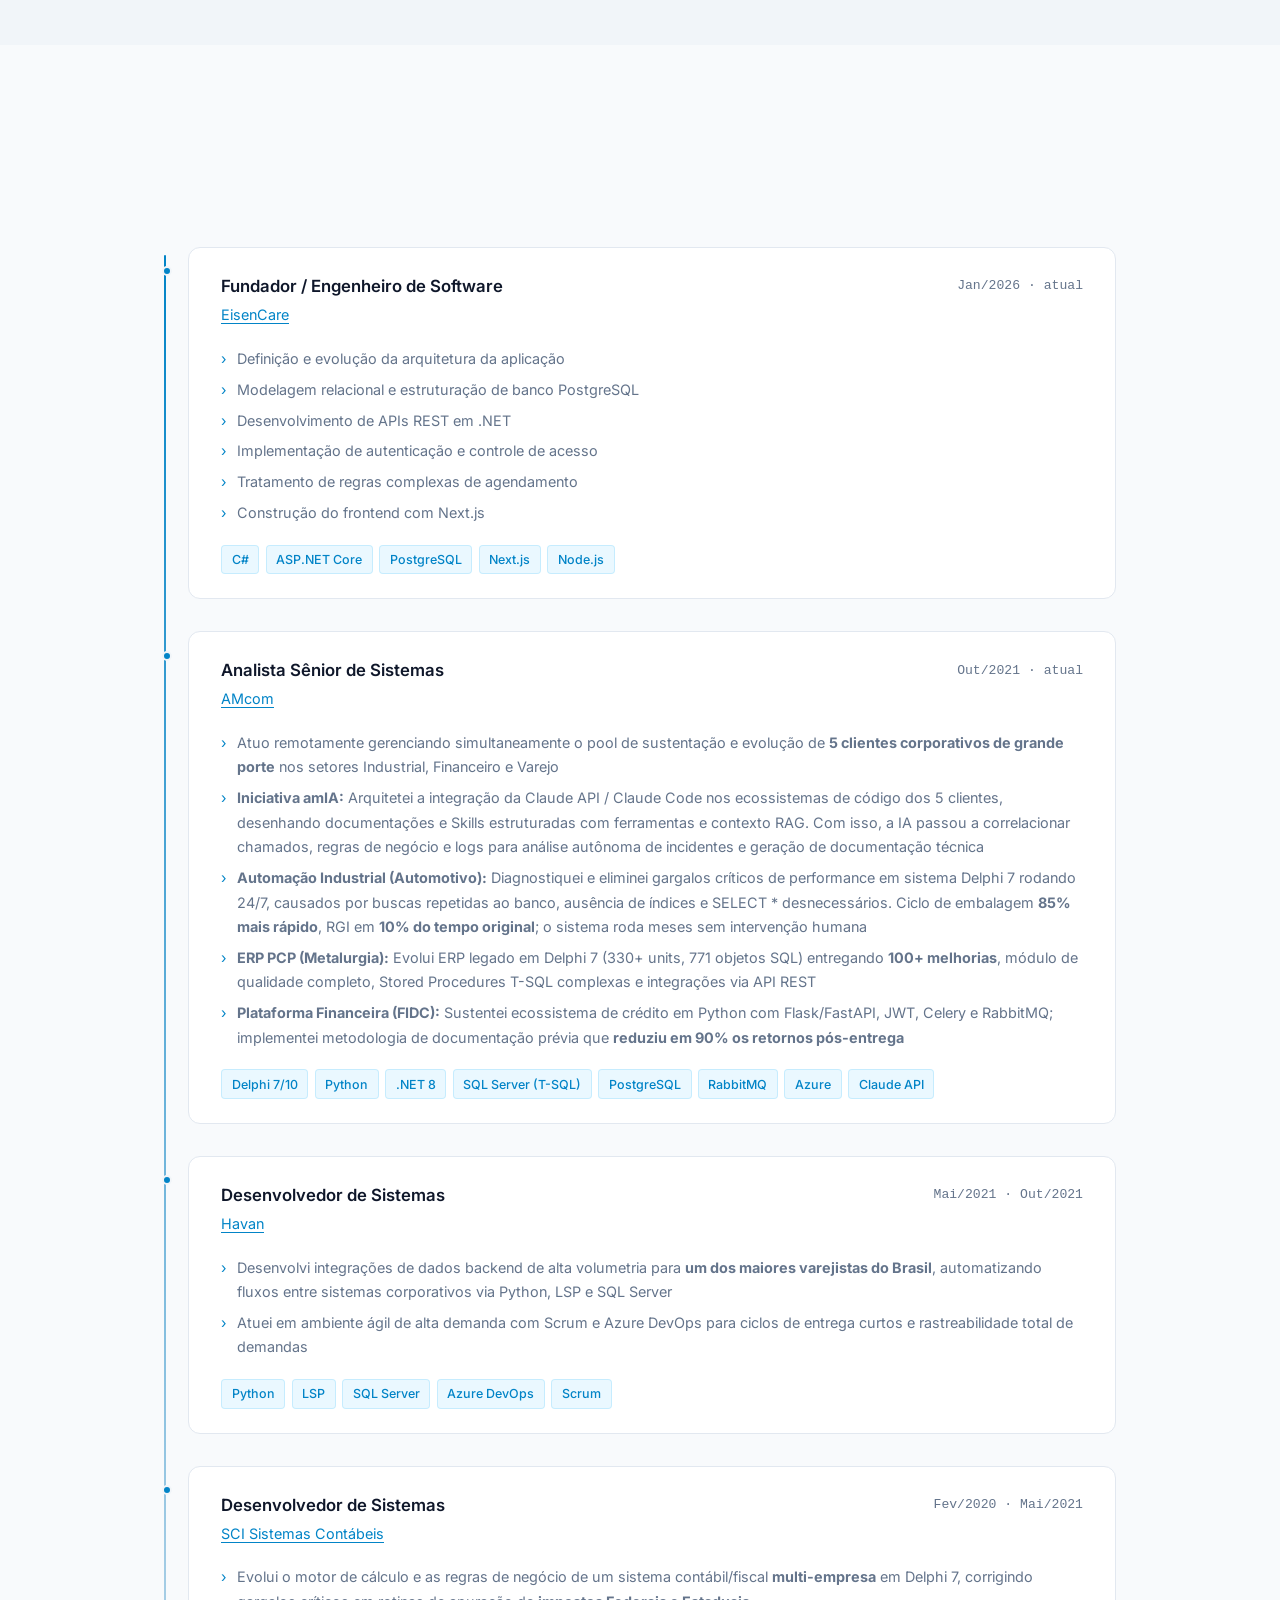
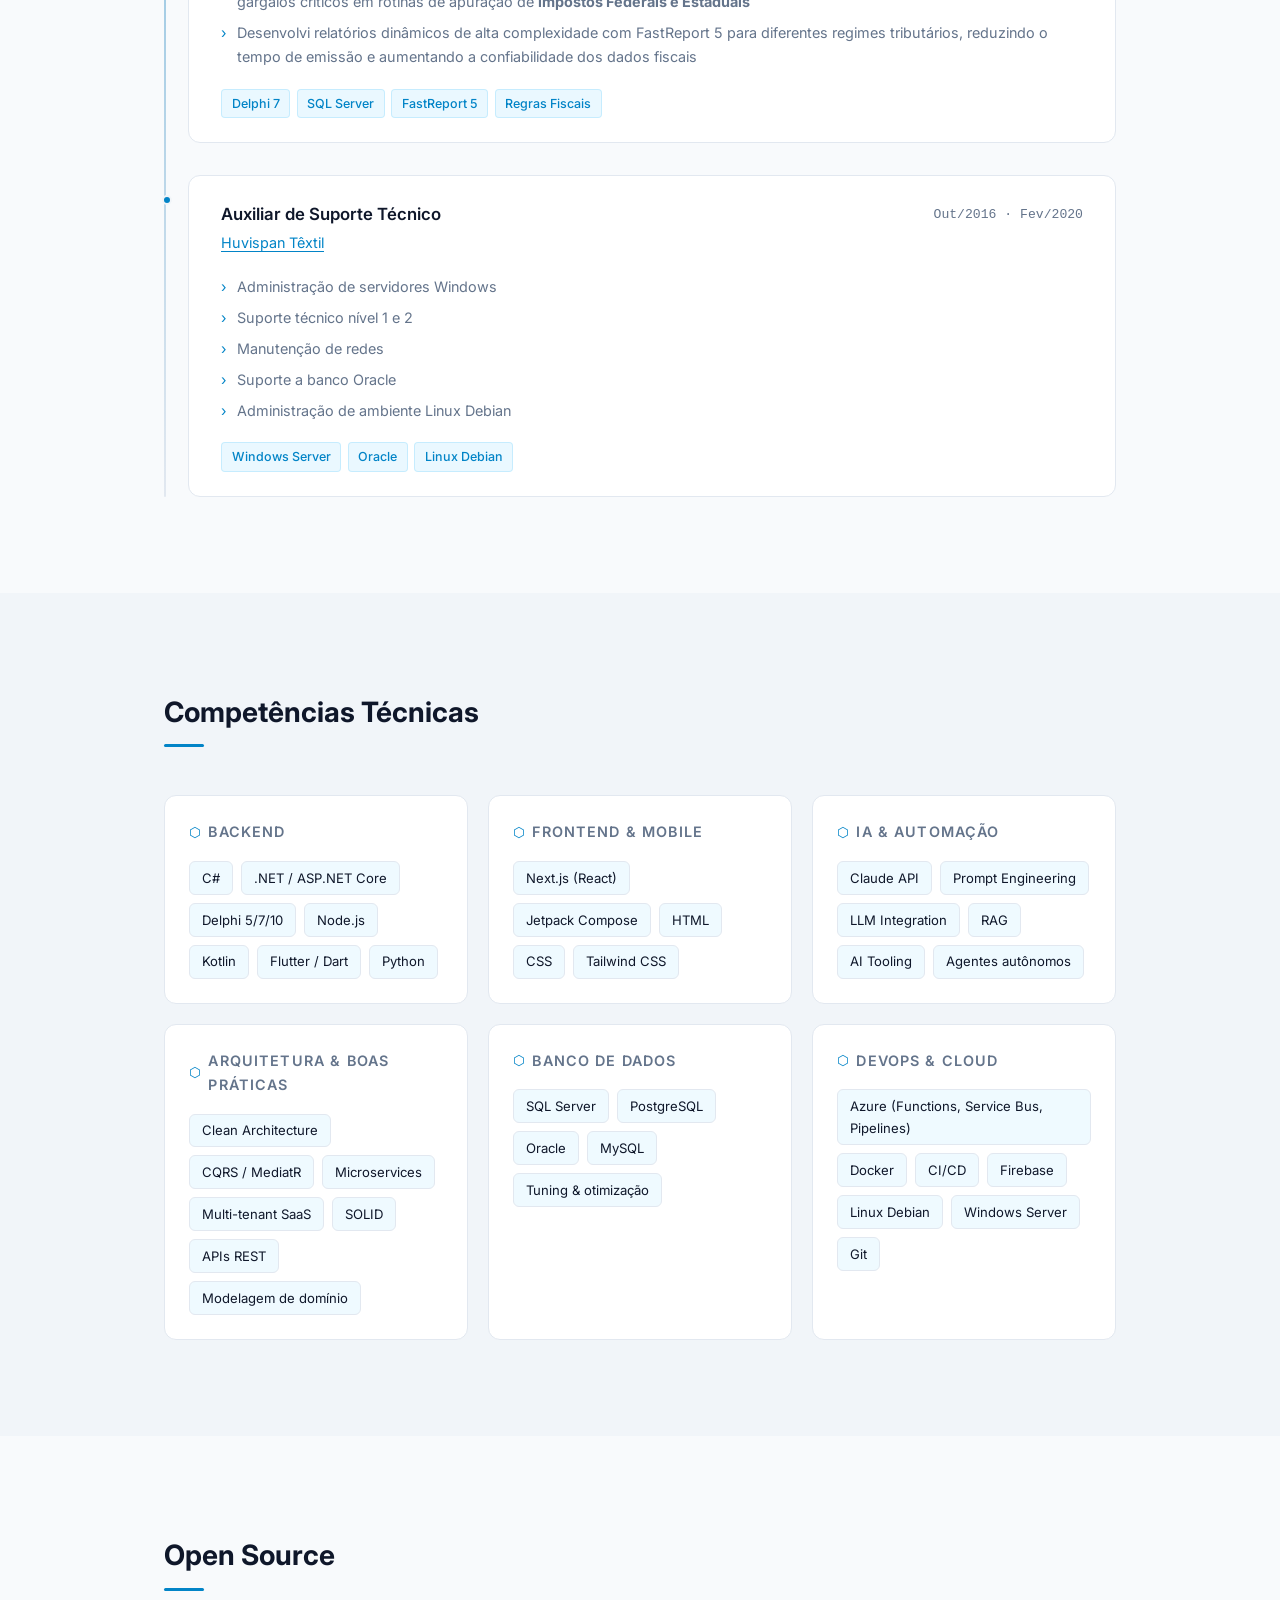
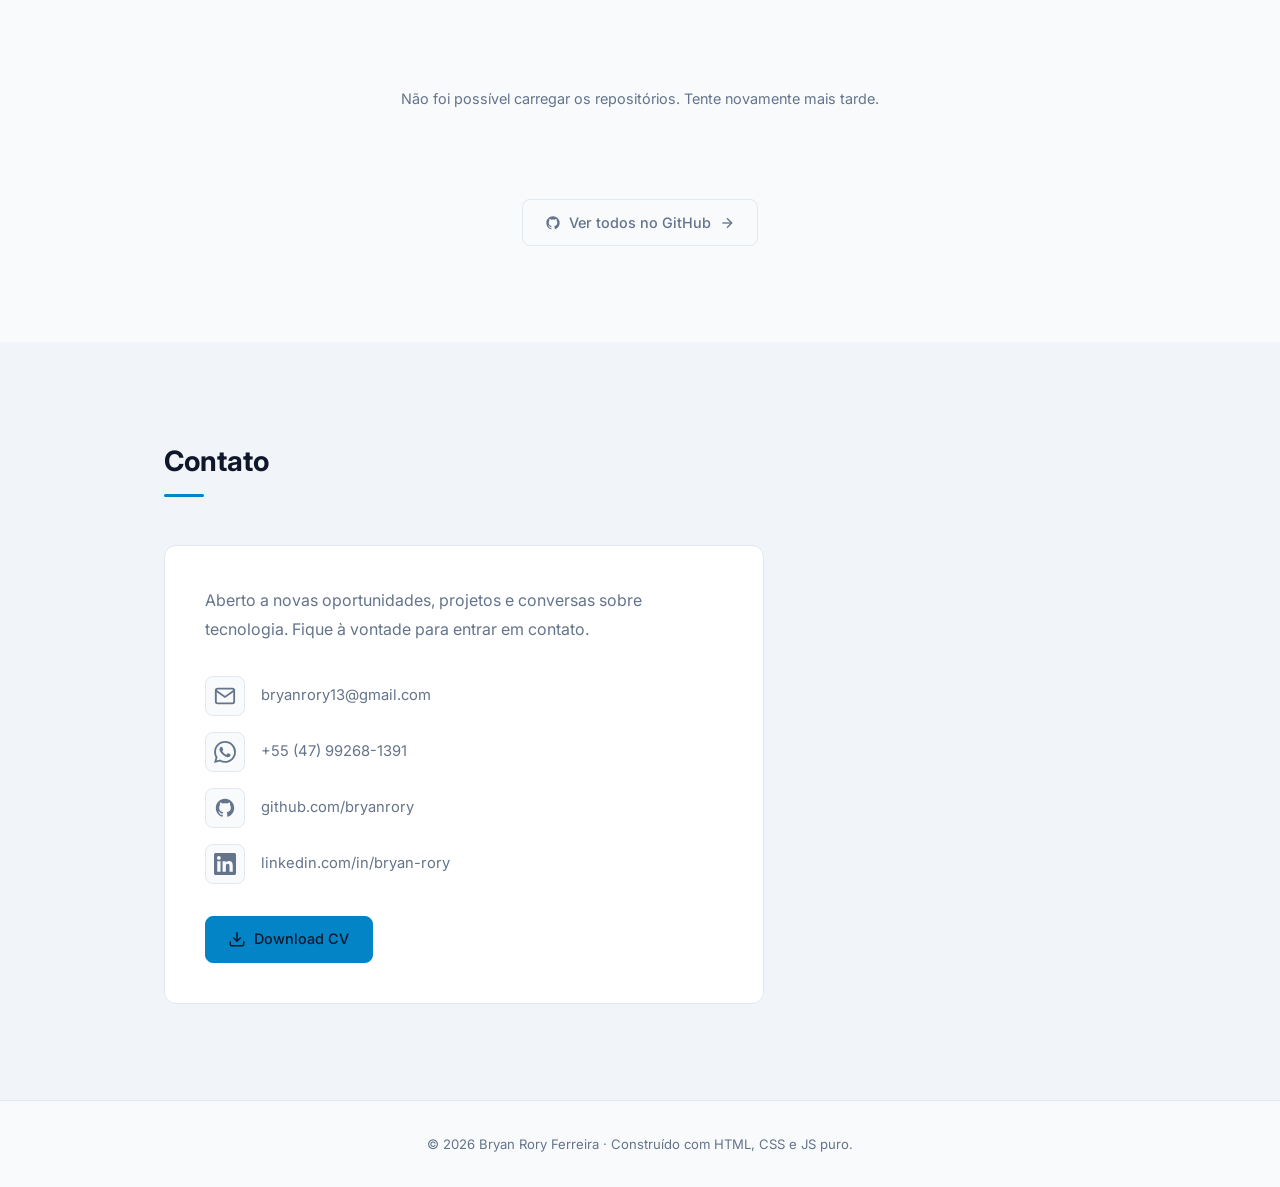
==== commit 865c217c: "chore(contato): atualiza numero de whatsapp" ====
--- a/index.html
+++ b/index.html
@@ -79,7 +79,7 @@
         </div>
         <div class="hero-btns">
           <!-- PRIMARY CTA -->
-          <a href="https://wa.me/5547991633210" target="_blank" rel="noopener" class="btn btn-primary">
+          <a href="https://wa.me/5547992681391" target="_blank" rel="noopener" class="btn btn-primary">
             Falar comigo
           </a>
           <!-- SECONDARY CTA -->
@@ -586,11 +586,11 @@
             <span>bryanrory13@gmail.com</span>
           </a>
           <!-- WhatsApp via API click-to-chat: wa.me/<numero sem + e espacos> -->
-          <a href="https://wa.me/5547991633210" target="_blank" rel="noopener" class="contact-item">
+          <a href="https://wa.me/5547992681391" target="_blank" rel="noopener" class="contact-item">
             <div class="contact-icon">
               <svg viewBox="0 0 24 24" fill="currentColor" width="22" height="22"><path d="M17.472 14.382c-.297-.149-1.758-.867-2.03-.967-.273-.099-.471-.148-.67.15-.197.297-.767.966-.94 1.164-.173.199-.347.223-.644.075-.297-.15-1.255-.463-2.39-1.475-.883-.788-1.48-1.761-1.653-2.059-.173-.297-.018-.458.13-.606.134-.133.298-.347.446-.52.149-.174.198-.298.298-.497.099-.198.05-.371-.025-.52-.075-.149-.669-1.612-.916-2.207-.242-.579-.487-.5-.669-.51-.173-.008-.371-.01-.57-.01-.198 0-.52.074-.792.372-.272.297-1.04 1.016-1.04 2.479 0 1.462 1.065 2.875 1.213 3.074.149.198 2.096 3.2 5.077 4.487.709.306 1.262.489 1.694.625.712.227 1.36.195 1.871.118.571-.085 1.758-.719 2.006-1.413.248-.694.248-1.289.173-1.413-.074-.124-.272-.198-.57-.347m-5.421 7.403h-.004a9.87 9.87 0 0 1-5.031-1.378l-.361-.214-3.741.982.998-3.648-.235-.374a9.86 9.86 0 0 1-1.51-5.26c.001-5.45 4.436-9.884 9.888-9.884 2.64 0 5.122 1.03 6.988 2.898a9.825 9.825 0 0 1 2.893 6.994c-.003 5.45-4.437 9.884-9.885 9.884m8.413-18.297A11.815 11.815 0 0 0 12.05 0C5.495 0 .16 5.335.157 11.892c0 2.096.547 4.142 1.588 5.945L.057 24l6.305-1.654a11.882 11.882 0 0 0 5.683 1.448h.005c6.554 0 11.89-5.335 11.893-11.893a11.821 11.821 0 0 0-3.48-8.413z"/></svg>
             </div>
-            <span>+55 (47) 99163-3210</span>
+            <span>+55 (47) 99268-1391</span>
           </a>
           <!-- GitHub -->
           <a href="https://github.com/bryanrory" target="_blank" rel="noopener" class="contact-item">
@@ -619,7 +619,7 @@
   </section>
 
   <!-- ===================== BOTÃO FLUTUANTE CONTATO ===================== -->
-  <a href="https://wa.me/5547991633210" target="_blank" rel="noopener" class="fab-contact" aria-label="Falar no WhatsApp">
+  <a href="https://wa.me/5547992681391" target="_blank" rel="noopener" class="fab-contact" aria-label="Falar no WhatsApp">
     <svg viewBox="0 0 24 24" fill="currentColor" width="26" height="26"><path d="M17.472 14.382c-.297-.149-1.758-.867-2.03-.967-.273-.099-.471-.148-.67.15-.197.297-.767.966-.94 1.164-.173.199-.347.223-.644.075-.297-.15-1.255-.463-2.39-1.475-.883-.788-1.48-1.761-1.653-2.059-.173-.297-.018-.458.13-.606.134-.133.298-.347.446-.52.149-.174.198-.298.298-.497.099-.198.05-.371-.025-.52-.075-.149-.669-1.612-.916-2.207-.242-.579-.487-.5-.669-.51-.173-.008-.371-.01-.57-.01-.198 0-.52.074-.792.372-.272.297-1.04 1.016-1.04 2.479 0 1.462 1.065 2.875 1.213 3.074.149.198 2.096 3.2 5.077 4.487.709.306 1.262.489 1.694.625.712.227 1.36.195 1.871.118.571-.085 1.758-.719 2.006-1.413.248-.694.248-1.289.173-1.413-.074-.124-.272-.198-.57-.347m-5.421 7.403h-.004a9.87 9.87 0 0 1-5.031-1.378l-.361-.214-3.741.982.998-3.648-.235-.374a9.86 9.86 0 0 1-1.51-5.26c.001-5.45 4.436-9.884 9.888-9.884 2.64 0 5.122 1.03 6.988 2.898a9.825 9.825 0 0 1 2.893 6.994c-.003 5.45-4.437 9.884-9.885 9.884m8.413-18.297A11.815 11.815 0 0 0 12.05 0C5.495 0 .16 5.335.157 11.892c0 2.096.547 4.142 1.588 5.945L.057 24l6.305-1.654a11.882 11.882 0 0 0 5.683 1.448h.005c6.554 0 11.89-5.335 11.893-11.893a11.821 11.821 0 0 0-3.48-8.413z"/></svg>
   </a>
 
